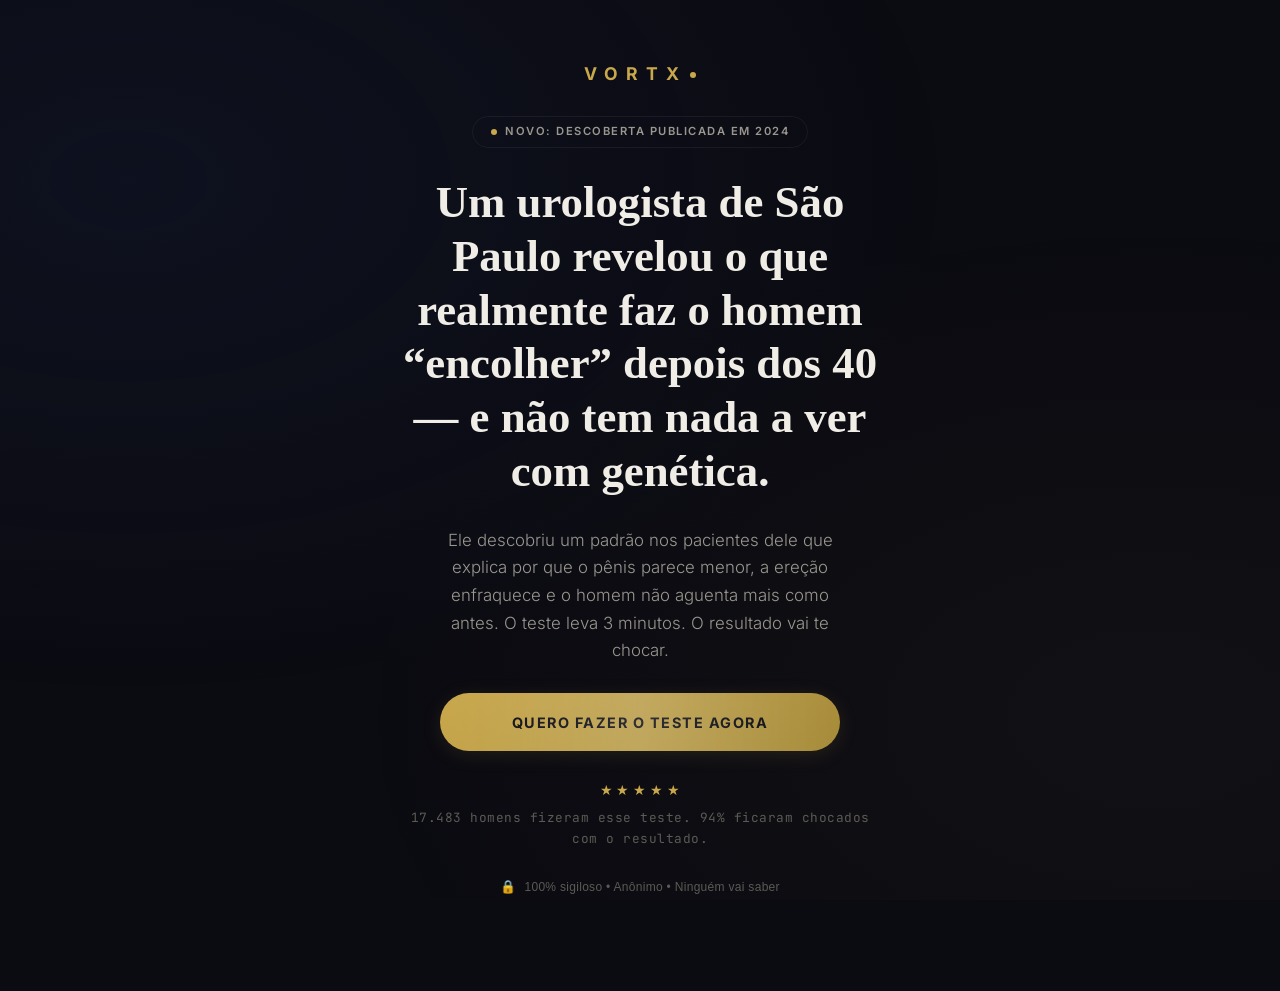
==== index.html @ 52d3cf43 "🔧 Align full funnel with vascular reversal positioning - acesso.html: Updated headline, product name" ====
<!DOCTYPE html>
<html lang="pt-BR">
<head>
  <meta charset="UTF-8">
  <meta name="viewport" content="width=device-width, initial-scale=1.0, maximum-scale=1.0, user-scalable=no">
  <title>VORTX — Teste Vascular Masculino Gratuito</title>
  <meta name="description" content="Teste vascular gratuito revela por que seu pênis parece menor e como reverter em 60 dias. 17.483 homens já fizeram. Sigiloso e anônimo.">
  <meta name="robots" content="noindex, nofollow">
  <meta name="theme-color" content="#0B0B12">
  <link rel="icon" href="data:image/svg+xml,<svg xmlns='http://www.w3.org/2000/svg' viewBox='0 0 100 100'><text y='.9em' font-size='90'>⚡</text></svg>">

  <!-- Critical CSS inline -->
  <style>@font-face{font-family:'Playfair Display Fallback';src:local('Georgia');size-adjust:112%;ascent-override:90%;descent-override:22%;line-gap-override:0%}@font-face{font-family:'Inter Fallback';src:local('Arial');size-adjust:107%;ascent-override:90%;descent-override:22%;line-gap-override:0%}:root{--bg-primary:#0B0B12;--bg-secondary:#101018;--bg-card:rgba(255,255,255,0.04);--bg-card-hover:rgba(255,255,255,0.07);--bg-card-selected:rgba(201,168,76,0.08);--bg-input:rgba(255,255,255,0.05);--bg-interstitial:#0E0E16;--gold:#C9A84C;--gold-light:#DFC373;--gold-dark:#A68B3A;--gold-glow:rgba(201,168,76,0.12);--gold-subtle:rgba(201,168,76,0.06);--text-primary:#F0EDE6;--text-secondary:#9A978F;--text-muted:#5C5A54;--text-gold:#C9A84C;--border-default:rgba(255,255,255,0.06);--border-hover:rgba(255,255,255,0.12);--border-selected:rgba(201,168,76,0.5);--status-critical:#C44B4B;--status-attention:#D4940A;--status-moderate:#C9A84C;--status-good:#4CAF6A;--radius-card:20px;--radius-btn:50px;--radius-sm:12px;--radius-md:16px;--radius-lg:24px;--radius-full:50%;--font-display:'Playfair Display','Playfair Display Fallback',Georgia,serif;--font-body:'Inter','Inter Fallback',-apple-system,sans-serif;--font-mono:'JetBrains Mono',monospace;--transition:250ms ease;--transition-slow:400ms cubic-bezier(0.16,1,0.3,1)}*,::after,::before{margin:0;padding:0;box-sizing:border-box}html{font-size:16px;-webkit-font-smoothing:antialiased}body{font-family:var(--font-body);background:var(--bg-primary);color:var(--text-primary);line-height:1.6;min-height:100vh;overflow-x:hidden}body::before{content:'';position:fixed;inset:0;background:radial-gradient(ellipse at 10% 20%,rgba(22,33,62,.3) 0,transparent 50%),radial-gradient(ellipse at 90% 80%,rgba(201,168,76,.04) 0,transparent 50%);pointer-events:none;z-index:0;contain:strict}a{color:var(--gold);text-decoration:none}.app-container{position:relative;z-index:1;min-height:100vh}.screen{display:none;min-height:100vh;min-height:100dvh;padding:24px 20px;max-width:520px;margin:0 auto;width:100%;flex-direction:column}.screen.active{display:flex}.gate{text-align:center;justify-content:center;align-items:center;gap:28px;padding:60px 20px 40px}.gate-logo{font-family:var(--font-body);font-weight:700;font-size:1.1rem;letter-spacing:8px;color:var(--gold);text-transform:uppercase}.gate-logo span{display:inline-block;width:6px;height:6px;background:var(--gold);border-radius:var(--radius-full);margin-left:3px;vertical-align:middle}.gate-badge{display:inline-flex;align-items:center;gap:8px;padding:6px 18px;border:1px solid var(--border-default);border-radius:var(--radius-btn);font-size:.7rem;font-weight:600;color:var(--text-secondary);letter-spacing:1.5px;text-transform:uppercase}.gate-badge::before{content:'';width:6px;height:6px;border-radius:var(--radius-full);background:var(--gold);animation:2s ease-in-out infinite pulse}.gate-headline{font-family:var(--font-display);font-weight:700;font-size:clamp(2rem,7vw,2.8rem);line-height:1.2;color:var(--text-primary);max-width:480px}.gate-subheadline{font-size:1.05rem;font-weight:300;color:var(--text-secondary);max-width:400px;line-height:1.65}.gate-social-proof{display:flex;flex-direction:column;align-items:center;gap:6px}.stars{display:flex;gap:3px;color:var(--gold);font-size:.9rem}.gate-social-count{font-family:var(--font-mono);font-size:.8rem;color:var(--text-muted);letter-spacing:.5px}.gate-privacy{display:flex;align-items:center;gap:8px;font-size:.75rem;color:var(--text-muted);letter-spacing:.3px}.gate-privacy::before{content:'🔒';font-size:.8rem}.btn-cta{display:flex;align-items:center;justify-content:center;padding:18px 40px;background:linear-gradient(135deg,var(--gold),var(--gold-dark));color:var(--bg-primary);font-family:var(--font-body);font-weight:700;font-size:.9rem;letter-spacing:1.5px;text-transform:uppercase;border:none;border-radius:var(--radius-btn);cursor:pointer;transition:all var(--transition);width:100%;max-width:400px;margin:0 auto;min-height:58px;position:relative;overflow:hidden;box-shadow:0 4px 20px var(--gold-glow)}.btn-cta::after{content:'';position:absolute;top:0;left:0;width:100%;height:100%;background:linear-gradient(90deg,transparent,rgba(255,255,255,.15),transparent);animation:4s ease-in-out infinite shimmer;will-change:transform}@keyframes pulse{0%,100%{opacity:.4;transform:scale(1)}50%{opacity:1;transform:scale(1.3)}}@keyframes shimmer{0%{transform:translateX(-100%)}100%,40%{transform:translateX(100%)}}</style>

  <!-- Full CSS loaded async (non-render-blocking) -->
  <link rel="preload" href="css/styles.min.css" as="style" onload="this.onload=null;this.rel='stylesheet'">
  <noscript><link rel="stylesheet" href="css/styles.min.css"></noscript>

  <!-- Self-hosted fonts -->
  <link rel="preload" href="/fonts/playfair-display-latin-700-normal.woff2" as="font" type="font/woff2" crossorigin>
  <link rel="preload" href="/fonts/inter-latin-400-normal.woff2" as="font" type="font/woff2" crossorigin>
  <link rel="preload" href="/fonts/fonts.css" as="style" onload="this.onload=null;this.rel='stylesheet'">
  <noscript><link rel="stylesheet" href="/fonts/fonts.css"></noscript>
</head>
<body>
  <div class="app-container">

    <!-- ═══ GATE ═══ -->
    <section id="gate" class="screen gate active">
      <div class="gate-logo">VORTX<span></span></div>
      <div class="gate-badge">Novo: descoberta publicada em 2024</div>
      <h1 class="gate-headline">Um urologista de São Paulo revelou o que realmente faz o homem "encolher" depois dos 40 e não tem nada a ver com genética.</h1>
      <p class="gate-subheadline">Ele descobriu um padrão nos pacientes dele que explica por que o pênis parece menor, a ereção enfraquece e o homem não aguenta mais como antes. O teste leva 3 minutos. O resultado vai te chocar.</p>
      <button class="btn-cta" id="btn-start">QUERO FAZER O TESTE AGORA</button>
      <div class="gate-social-proof">
        <div class="stars">★ ★ ★ ★ ★</div>
        <span class="gate-social-count">17.483 homens fizeram esse teste. 94% ficaram chocados com o resultado.</span>
      </div>
      <div class="gate-privacy">100% sigiloso • Anônimo • Ninguém vai saber</div>
    </section>

    <!-- ═══ PROGRESS BAR ═══ -->
    <div class="progress-bar-container" id="progress-bar" style="display: none;">
      <div class="progress-inner">
        <button class="progress-back-btn" id="btn-back" aria-label="Voltar">‹</button>
        <div style="flex:1">
          <div class="progress-phases" id="progress-phases"></div>
          <div class="progress-phase-labels" id="progress-labels"></div>
        </div>
      </div>
    </div>

    <!-- ═══ QUIZ ═══ -->
    <section id="quiz" class="screen quiz-screen">
      <div id="step-container" class="step-container"></div>
    </section>

    <!-- ═══ INTERSTITIAL ═══ -->
    <section id="interstitial" class="screen interstitial"></section>

    <!-- ═══ BRIDGE ═══ -->
    <section id="bridge" class="screen bridge-screen"></section>

    <!-- ═══ LOADING ═══ -->
    <section id="loading" class="screen loading-screen"></section>

    <!-- ═══ RESULT ═══ -->
    <section id="result" class="screen result-screen"></section>

    <!-- ═══ PROTOCOL ═══ -->
    <section id="protocol" class="screen protocol-screen"></section>

    <!-- ═══ PRICING ═══ -->
    <section id="pricing" class="screen pricing-screen"></section>

    <!-- ═══ THANK YOU ═══ -->
    <section id="thankyou" class="screen thankyou-screen"></section>

  </div>

  <script>window.vortxTrack=function(e,p){(window._vtq=window._vtq||[]).push({e:e,p:p||{}})};(window.requestIdleCallback||function(c){setTimeout(c,2000)})(function(){var s=document.createElement("script");s.src="js/tracking.min.js";document.body.appendChild(s)})</script>
  <noscript><img height="1" width="1" style="display:none" src="https://www.facebook.com/tr?id=1492285522546817&ev=PageView&noscript=1"/></noscript>
  <script src="js/quiz-data.min.js" defer></script>
  <script src="js/app.min.js" defer></script>
<script src="https://echo.ticto.app/ticto-echo.min.js" defer></script>
</body>
</html>
---- css/styles.min.css ----
@font-face{font-family:'Playfair Display Fallback';src:local('Georgia');size-adjust:112%;ascent-override:90%;descent-override:22%;line-gap-override:0%}@font-face{font-family:'Inter Fallback';src:local('Arial');size-adjust:107%;ascent-override:90%;descent-override:22%;line-gap-override:0%}:root{--bg-primary:#0B0B12;--bg-secondary:#101018;--bg-card:rgba(255, 255, 255, 0.04);--bg-card-hover:rgba(255, 255, 255, 0.07);--bg-card-selected:rgba(201, 168, 76, 0.08);--bg-input:rgba(255, 255, 255, 0.05);--bg-interstitial:#0E0E16;--gold:#C9A84C;--gold-light:#DFC373;--gold-dark:#A68B3A;--gold-glow:rgba(201, 168, 76, 0.12);--gold-subtle:rgba(201, 168, 76, 0.06);--text-primary:#F0EDE6;--text-secondary:#9A978F;--text-muted:#5C5A54;--text-gold:#C9A84C;--border-default:rgba(255, 255, 255, 0.06);--border-hover:rgba(255, 255, 255, 0.12);--border-selected:rgba(201, 168, 76, 0.5);--status-critical:#C44B4B;--status-attention:#D4940A;--status-moderate:#C9A84C;--status-good:#4CAF6A;--radius-card:20px;--radius-btn:50px;--radius-sm:12px;--radius-md:16px;--radius-lg:24px;--radius-full:50%;--font-display:'Playfair Display','Playfair Display Fallback',Georgia,serif;--font-body:'Inter','Inter Fallback',-apple-system,sans-serif;--font-mono:'JetBrains Mono',monospace;--transition:250ms ease;--transition-slow:400ms cubic-bezier(0.16, 1, 0.3, 1)}*,::after,::before{margin:0;padding:0;box-sizing:border-box}html{font-size:16px;-webkit-font-smoothing:antialiased}body{font-family:var(--font-body);background:var(--bg-primary);color:var(--text-primary);line-height:1.6;min-height:100vh;overflow-x:hidden}body::before{content:'';position:fixed;inset:0;background:radial-gradient(ellipse at 10% 20%,rgba(22,33,62,.3) 0,transparent 50%),radial-gradient(ellipse at 90% 80%,rgba(201,168,76,.04) 0,transparent 50%);pointer-events:none;z-index:0;contain:strict}a{color:var(--gold);text-decoration:none}.app-container{position:relative;z-index:1;min-height:100vh}.screen{display:none;min-height:100vh;min-height:100dvh;padding:24px 20px;max-width:520px;margin:0 auto;width:100%;flex-direction:column}.screen.active{display:flex}.gate{text-align:center;justify-content:center;align-items:center;gap:28px;padding:60px 20px 40px}.gate-logo{font-family:var(--font-body);font-weight:700;font-size:1.1rem;letter-spacing:8px;color:var(--gold);text-transform:uppercase}.gate-logo span{display:inline-block;width:6px;height:6px;background:var(--gold);border-radius:var(--radius-full);margin-left:3px;vertical-align:middle}.gate-badge{display:inline-flex;align-items:center;gap:8px;padding:6px 18px;border:1px solid var(--border-default);border-radius:var(--radius-btn);font-size:.7rem;font-weight:600;color:var(--text-secondary);letter-spacing:1.5px;text-transform:uppercase}.gate-badge::before{content:'';width:6px;height:6px;border-radius:var(--radius-full);background:var(--gold);animation:2s ease-in-out infinite pulse}.gate-headline{font-family:var(--font-display);font-weight:700;font-size:clamp(2rem, 7vw, 2.8rem);line-height:1.2;color:var(--text-primary);max-width:480px}.gate-headline .rotating-number{display:inline-block;font-family:var(--font-mono);font-weight:700;color:var(--gold);min-width:2.2ch;transition:opacity .3s}.gate-subheadline{font-size:1.05rem;font-weight:300;color:var(--text-secondary);max-width:400px;line-height:1.65}.gate-social-proof{display:flex;flex-direction:column;align-items:center;gap:6px}.stars{display:flex;gap:3px;color:var(--gold);font-size:.9rem}.gate-social-count{font-family:var(--font-mono);font-size:.8rem;color:var(--text-muted);letter-spacing:.5px}.gate-privacy{display:flex;align-items:center;gap:8px;font-size:.75rem;color:var(--text-muted);letter-spacing:.3px}.gate-privacy::before{content:'🔒';font-size:.8rem}.btn-cta{display:flex;align-items:center;justify-content:center;padding:18px 40px;background:linear-gradient(135deg,var(--gold),var(--gold-dark));color:var(--bg-primary);font-family:var(--font-body);font-weight:700;font-size:.9rem;letter-spacing:1.5px;text-transform:uppercase;border:none;border-radius:var(--radius-btn);cursor:pointer;transition:all var(--transition);width:100%;max-width:400px;margin:0 auto;min-height:58px;position:relative;overflow:hidden;box-shadow:0 4px 20px var(--gold-glow)}.btn-cta:hover{transform:translateY(-2px);box-shadow:0 8px 32px rgba(201,168,76,.2)}.btn-cta:active{transform:translateY(0)}.btn-cta:disabled{opacity:.3;cursor:not-allowed;transform:none;box-shadow:none}.btn-cta::after{content:'';position:absolute;top:0;left:0;width:100%;height:100%;background:linear-gradient(90deg,transparent,rgba(255,255,255,.15),transparent);animation:4s ease-in-out infinite shimmer;will-change:transform}.progress-bar-container{position:fixed;top:0;left:0;width:100%;z-index:100;background:#0b0b12;padding:16px 20px 12px;border-bottom:1px solid var(--border-default)}.progress-inner{max-width:520px;margin:0 auto;display:flex;align-items:center;gap:12px}.progress-back-btn{width:36px;height:36px;border-radius:var(--radius-full);background:var(--bg-card);border:1px solid var(--border-default);display:flex;align-items:center;justify-content:center;cursor:pointer;color:var(--text-secondary);font-size:1rem;transition:all var(--transition);flex-shrink:0}.progress-back-btn:hover{background:var(--bg-card-hover);color:var(--text-primary)}.progress-phases{display:flex;gap:4px;flex:1}.progress-phase{flex:1;height:4px;background:rgba(255,255,255,.06);border-radius:2px;overflow:hidden;position:relative}.progress-phase-fill{height:100%;width:0%;background:linear-gradient(90deg,var(--gold-dark),var(--gold));border-radius:2px;transition:width .5s}.progress-phase.completed .progress-phase-fill{width:100%}.progress-phase-labels{display:flex;gap:4px;margin-top:6px}.progress-phase-label{flex:1;text-align:center;font-size:.55rem;font-weight:600;letter-spacing:1.5px;text-transform:uppercase;color:var(--text-muted);transition:color var(--transition)}.progress-phase-label.active{color:var(--gold)}.progress-phase-label.completed{color:var(--text-secondary)}.quiz-screen{padding-top:90px;padding-bottom:40px;justify-content:flex-start}.step-container{width:100%;text-align:center}.step-container.fade-enter{animation:fadeSlideUp .4s var(--transition-slow) forwards}.step-question{font-family:var(--font-display);font-weight:600;font-size:clamp(1.5rem, 5vw, 2rem);line-height:1.3;margin-bottom:6px;color:var(--text-primary);text-align:center}.step-question .highlight{color:var(--gold);font-style:italic}.step-microcopy{font-size:.88rem;font-weight:400;color:var(--text-muted);margin-bottom:32px;line-height:1.5;text-align:center}.step-no-microcopy{margin-bottom:32px}.options-grid{display:flex;flex-direction:column;gap:12px;margin-bottom:24px}.option-card{display:flex;align-items:center;padding:20px 24px;background:var(--bg-card);border:1.5px solid var(--border-default);border-radius:var(--radius-card);cursor:pointer;transition:all var(--transition);user-select:none;-webkit-tap-highlight-color:transparent;text-align:left;gap:16px}.option-card:hover{border-color:var(--border-hover);background:var(--bg-card-hover)}.option-card.selected{border-color:var(--border-selected);background:var(--bg-card-selected)}.option-card-icon{font-size:1.3rem;width:42px;height:42px;display:flex;align-items:center;justify-content:center;background:var(--gold-subtle);border-radius:var(--radius-sm);flex-shrink:0}.option-card-label{font-weight:500;font-size:1rem;color:var(--text-primary);flex:1}.single-select .option-card::after{content:'→';color:var(--text-muted);font-size:1.1rem;flex-shrink:0;transition:all var(--transition)}.single-select .option-card:hover::after{color:var(--gold);transform:translateX(3px)}.single-select .option-card.selected::after{color:var(--gold)}.multi-select .option-card-check{width:24px;height:24px;border:2px solid rgba(255,255,255,.12);border-radius:8px;flex-shrink:0;display:flex;align-items:center;justify-content:center;transition:all var(--transition)}.multi-select .option-card.selected .option-card-check{border-color:var(--gold);background:var(--gold)}.multi-select .option-card.selected .option-card-check::after{content:'✓';color:var(--bg-primary);font-size:.75rem;font-weight:700}.step-trigger{display:none;padding:16px 20px;margin-top:16px;background:var(--gold-subtle);border-left:3px solid var(--gold);border-radius:0 var(--radius-sm) var(--radius-sm) 0;font-size:.88rem;color:var(--text-secondary);line-height:1.6;text-align:left;animation:.3s fadeSlideUp}.step-trigger.visible{display:block}.input-group{margin-bottom:20px;text-align:left}.input-label{display:block;font-size:.8rem;font-weight:600;color:var(--text-secondary);margin-bottom:8px;letter-spacing:.5px;text-transform:uppercase}.input-field{width:100%;padding:18px 24px;background:var(--bg-input);border:1.5px solid var(--border-default);border-radius:var(--radius-card);color:var(--text-primary);font-family:var(--font-body);font-size:1.1rem;transition:all var(--transition);outline:0;text-align:center}.input-field::placeholder{color:var(--text-muted)}.input-field:focus{border-color:var(--gold);box-shadow:0 0 0 4px var(--gold-glow)}.input-field.mono{font-family:var(--font-mono);font-size:1.3rem;font-weight:600;letter-spacing:1px}.input-unit{position:absolute;right:24px;top:50%;transform:translateY(-50%);color:var(--text-muted);font-size:.85rem;font-weight:500}.input-wrapper{position:relative}.whatsapp-input-wrapper{position:relative;display:flex;align-items:center}.whatsapp-flag{position:absolute;left:20px;font-size:.95rem;color:var(--text-secondary);font-weight:500;z-index:2;pointer-events:none;letter-spacing:.5px}.whatsapp-field{padding-left:90px!important;text-align:left!important;letter-spacing:1px;font-family:var(--font-mono)!important;font-size:1.15rem!important;font-weight:600!important}.biometric-grid{display:grid;grid-template-columns:1fr 1fr;gap:16px}@media (max-width:479px){.biometric-grid{grid-template-columns:1fr}}.step-footer{width:100%;padding:32px 0 16px;display:flex;justify-content:center;margin-top:auto}.step-footer .btn-cta{max-width:480px}.interstitial{text-align:center;justify-content:center;align-items:center;gap:24px;padding:80px 20px 40px}.interstitial-image{width:100%;max-width:300px;height:220px;background:var(--bg-card);border-radius:var(--radius-lg);display:flex;align-items:center;justify-content:center;overflow:hidden}.interstitial-image-placeholder{font-size:80px;opacity:.6}.interstitial-headline{font-family:var(--font-display);font-weight:700;font-size:clamp(1.6rem, 5vw, 2.2rem);line-height:1.25;color:var(--text-primary)}.interstitial-headline .highlight{color:var(--gold);font-style:italic}.interstitial-text{font-size:1rem;font-weight:300;color:var(--text-secondary);line-height:1.7;max-width:400px}.interstitial-stat{font-family:var(--font-mono);font-size:.8rem;color:var(--text-muted);letter-spacing:.5px}.shock-screen{display:flex;flex-direction:column;align-items:center;justify-content:center;gap:28px}.shock-icon{width:80px;height:80px;display:flex;align-items:center;justify-content:center;border-radius:var(--radius-full);background:rgba(196,75,75,.08);border:1px solid rgba(196,75,75,.15)}.shock-alert .shock-icon{background:rgba(196,75,75,.1);border-color:rgba(196,75,75,.2);animation:2s ease-in-out infinite pulse}.shock-positive .shock-icon{background:var(--gold-subtle);border-color:rgba(201,168,76,.2)}.shock-body{font-family:var(--font-body);font-size:1.05rem;color:var(--text-secondary)}.loading-screen{text-align:center;justify-content:center;align-items:center;gap:28px;padding:40px 20px}.loading-rings{position:relative;width:160px;height:160px}.loading-ring{position:absolute;border-radius:var(--radius-full);border:1.5px solid rgba(201,168,76,.1)}.loading-ring:first-child{inset:0;animation:2s ease-in-out infinite ringPulse}.loading-ring:nth-child(2){inset:15px;animation:2s ease-in-out .3s infinite ringPulse}.loading-ring:nth-child(3){inset:30px;animation:2s ease-in-out .6s infinite ringPulse}.loading-ring:nth-child(4){inset:45px;border-color:rgba(201,168,76,.2);animation:2s ease-in-out .9s infinite ringPulse}.loading-percentage{position:absolute;top:50%;left:50%;transform:translate(-50%,-50%);font-family:var(--font-mono);font-size:1.6rem;font-weight:600;color:var(--gold)}.loading-headline{font-family:var(--font-display);font-weight:600;font-size:1.4rem;color:var(--text-primary)}.loading-message{font-size:.95rem;color:var(--text-secondary);min-height:1.6em;transition:opacity .3s}.loading-testimonials-carousel{position:relative;width:100%;min-height:180px}.loading-testimonial-card{position:absolute;top:0;left:0;width:100%;padding:20px 24px;background:var(--bg-card);border:1px solid var(--border-default);border-radius:var(--radius-card);text-align:left;opacity:0;transform:translateY(10px);transition:opacity .5s,transform .5s;pointer-events:none}.loading-testimonial-card.active{opacity:1;transform:translateY(0);pointer-events:auto}.loading-testimonial-header{display:flex;align-items:center;gap:12px;margin-bottom:12px}.loading-testimonial-avatar{width:60px;height:60px;border-radius:var(--radius-full);background:linear-gradient(135deg,var(--gold-dark),var(--gold));color:var(--bg-primary);display:flex;align-items:center;justify-content:center;font-weight:700;font-size:1rem;flex-shrink:0;overflow:hidden}.loading-testimonial-avatar img{width:100%;height:100%;object-fit:cover}.loading-testimonial-name{font-weight:600;font-size:.85rem;color:var(--text-primary)}.loading-testimonial-stars{color:var(--gold);font-size:.7rem;margin-top:2px}.loading-testimonial-text{font-size:.88rem;color:var(--text-secondary);line-height:1.6;font-style:italic;margin-bottom:14px}.loading-testimonial-result{display:flex;align-items:center;gap:10px;flex-wrap:wrap}.loading-testimonial-badge{font-family:var(--font-mono);font-size:.7rem;font-weight:600;color:var(--status-good);background:rgba(76,175,106,.08);padding:4px 10px;border-radius:var(--radius-btn);letter-spacing:.5px}.loading-testimonial-highlight{font-family:var(--font-mono);font-size:.7rem;font-weight:600;color:var(--gold);background:var(--gold-subtle);padding:4px 10px;border-radius:var(--radius-btn);letter-spacing:.5px}.loading-testimonials-dots{display:flex;justify-content:center;gap:8px;margin-top:8px}.loading-testimonials-dots .dot{width:8px;height:8px;border-radius:var(--radius-full);background:rgba(255,255,255,.1);transition:.3s}.loading-testimonials-dots .dot.active{background:var(--gold);width:24px;border-radius:4px}.result-screen{text-align:center;padding:60px 20px 40px;gap:24px;align-items:center}.result-gauge{width:180px;height:180px;position:relative;margin:8px auto}.result-gauge svg{width:100%;height:100%;transform:rotate(-90deg)}.result-gauge-bg{fill:none;stroke:rgba(255,255,255,0.05);stroke-width:6}.result-gauge-fill{fill:none;stroke:var(--gold);stroke-width:6;stroke-linecap:round;stroke-dasharray:502;stroke-dashoffset:502;transition:stroke-dashoffset 2s,stroke .5s}.result-score-value{position:absolute;top:50%;left:50%;transform:translate(-50%,-50%);text-align:center}.result-score-number{font-family:var(--font-mono);font-size:2.6rem;font-weight:700;line-height:1;color:var(--gold)}.result-score-out-of{font-family:var(--font-mono);font-size:.8rem;color:var(--text-muted);margin-top:4px}.result-score-label{font-size:.7rem;font-weight:700;letter-spacing:2px;text-transform:uppercase;margin-top:6px}.result-description{font-size:.95rem;color:var(--text-secondary);line-height:1.7;max-width:440px}.result-critical-areas{display:grid;grid-template-columns:1fr 1fr;gap:10px;width:100%}.critical-area-card{display:flex;align-items:center;gap:10px;padding:14px 16px;background:var(--bg-card);border:1px solid var(--border-default);border-radius:var(--radius-md);text-align:left}.critical-area-icon{font-size:1.2rem}.critical-area-label{font-size:.78rem;font-weight:600;color:var(--text-primary)}.critical-area-status{font-size:.65rem;font-weight:700;text-transform:uppercase;letter-spacing:1px;margin-top:2px}.status-critical{color:var(--status-critical)}.status-attention{color:var(--status-attention)}.status-moderate{color:var(--status-moderate)}.status-good{color:var(--status-good)}@media (max-width:400px){.result-critical-areas{grid-template-columns:1fr}}.protocol-screen{padding:48px 20px 40px;gap:24px}.protocol-features{display:flex;flex-direction:column;gap:10px}.protocol-feature{display:flex;align-items:flex-start;gap:16px;padding:20px;background:var(--bg-card);border:1px solid var(--border-default);border-radius:var(--radius-card);transition:all var(--transition);text-align:left}.protocol-feature:hover{border-color:var(--border-hover)}.protocol-feature-icon{font-size:1.4rem;width:44px;height:44px;display:flex;align-items:center;justify-content:center;background:var(--gold-subtle);border-radius:var(--radius-sm);flex-shrink:0}.protocol-feature-title{font-weight:600;font-size:.95rem;color:var(--text-primary);margin-bottom:4px}.protocol-feature-desc{font-size:.85rem;color:var(--text-secondary);line-height:1.5}.protocol-seal{display:flex;align-items:center;justify-content:center;gap:8px;padding:14px;border:1px solid var(--border-default);border-radius:var(--radius-md);font-size:.75rem;color:var(--text-muted);letter-spacing:.5px}.testimonials-title{font-size:.7rem;font-weight:700;letter-spacing:2px;text-transform:uppercase;color:var(--text-muted);text-align:center;margin-bottom:16px;margin-top:24px}.testimonial-card{padding:20px;background:var(--bg-card);border:1px solid var(--border-default);border-radius:var(--radius-card);margin-bottom:10px;text-align:left}.testimonial-header{display:flex;align-items:center;gap:12px;margin-bottom:12px}.testimonial-avatar{width:60px;height:60px;border-radius:var(--radius-full);background:linear-gradient(135deg,var(--gold-dark),var(--gold));display:flex;align-items:center;justify-content:center;font-weight:700;font-size:.8rem;color:var(--bg-primary);flex-shrink:0;overflow:hidden}.testimonial-avatar img{width:100%;height:100%;object-fit:cover}.testimonial-name{font-weight:600;font-size:.9rem;color:var(--text-primary)}.testimonial-occupation{font-size:.75rem;color:var(--text-muted)}.testimonial-text{font-size:.88rem;color:var(--text-secondary);line-height:1.65;font-style:italic;margin-bottom:12px}.testimonial-result{display:flex;align-items:center;gap:16px;padding-top:12px;border-top:1px solid var(--border-default)}.testimonial-score{font-family:var(--font-mono);font-size:.75rem;color:var(--text-muted)}.testimonial-highlight{font-size:.78rem;font-weight:600;color:var(--gold)}.pricing-screen{padding:48px 20px 40px;gap:20px}.pricing-timer-container{text-align:center;padding:14px;background:rgba(212,148,10,.06);border:1px solid rgba(212,148,10,.15);border-radius:var(--radius-md)}.pricing-timer-label{font-size:.75rem;color:var(--status-attention);font-weight:500;margin-bottom:4px}.pricing-timer{font-family:var(--font-mono);font-size:1.6rem;font-weight:700;color:var(--status-attention);letter-spacing:2px}.pricing-urgency-bio{font-size:.82rem;color:var(--text-muted);text-align:center;line-height:1.6;font-style:italic}.pricing-plans{display:flex;flex-direction:column;gap:10px}.pricing-plan{padding:20px;background:var(--bg-card);border:2px solid var(--border-default);border-radius:var(--radius-card);cursor:pointer;transition:all var(--transition);position:relative;overflow:hidden}.pricing-plan:hover{border-color:var(--border-hover)}.pricing-plan.selected{border-color:var(--gold);box-shadow:0 0 30px var(--gold-glow)}.pricing-plan.featured{border-color:rgba(201,168,76,.3)}.pricing-plan-badge{position:absolute;top:0;right:0;padding:5px 14px;font-size:.6rem;font-weight:700;letter-spacing:1px;text-transform:uppercase;background:linear-gradient(135deg,var(--gold),var(--gold-dark));color:var(--bg-primary);border-radius:0 var(--radius-card) 0 var(--radius-sm)}.pricing-plan-header{display:flex;align-items:center;justify-content:space-between}.pricing-plan-name{font-weight:600;font-size:1.05rem;color:var(--text-primary)}.pricing-plan-price-container{text-align:right}.pricing-plan-original-price{font-family:var(--font-mono);font-size:.8rem;color:var(--text-muted);text-decoration:line-through}.pricing-plan-price{font-family:var(--font-mono);font-size:1.6rem;font-weight:700;color:var(--gold);line-height:1}.pricing-plan-price span{font-size:.85rem;font-weight:400;color:var(--text-muted)}.pricing-plan-period{font-size:.7rem;color:var(--text-muted);margin-top:2px}.pricing-plan-features{list-style:none;margin-top:14px;padding-top:14px;border-top:1px solid var(--border-default)}.pricing-plan-features li{display:flex;align-items:center;gap:8px;font-size:.82rem;color:var(--text-secondary);padding:3px 0}.pricing-plan-features li::before{content:'✦';color:var(--gold);font-size:.65rem;flex-shrink:0}.guarantee-box{padding:20px;background:var(--bg-card);border:1px solid var(--border-default);border-radius:var(--radius-card);text-align:center}.guarantee-icon{font-size:1.8rem;margin-bottom:8px}.guarantee-title{font-weight:600;font-size:.95rem;color:var(--text-primary);margin-bottom:8px}.guarantee-text{font-size:.85rem;color:var(--text-secondary);line-height:1.6}.payment-methods{display:flex;justify-content:center;gap:20px;padding:12px}.payment-method{font-size:.75rem;color:var(--text-muted)}.thankyou-screen{text-align:center;justify-content:center;align-items:center;gap:28px}.thankyou-checkmark{width:72px;height:72px;border-radius:var(--radius-full);background:linear-gradient(135deg,var(--gold),var(--gold-dark));display:flex;align-items:center;justify-content:center;font-size:1.8rem;animation:.5s cubic-bezier(.34,1.56,.64,1) scaleIn}.thankyou-steps{display:flex;flex-direction:column;gap:10px;width:100%;text-align:left}.thankyou-step{display:flex;align-items:center;gap:16px;padding:16px 20px;background:var(--bg-card);border:1px solid var(--border-default);border-radius:var(--radius-card)}.thankyou-step-number{font-family:var(--font-mono);font-size:.8rem;font-weight:700;color:var(--gold);width:36px;height:36px;display:flex;align-items:center;justify-content:center;background:var(--gold-subtle);border-radius:var(--radius-sm);flex-shrink:0}.thankyou-step-title{font-weight:600;font-size:.9rem;color:var(--text-primary)}.thankyou-step-desc{font-size:.78rem;color:var(--text-muted);margin-top:2px}.optin-container{display:flex;align-items:center;gap:12px;padding:14px 16px;background:var(--bg-card);border-radius:var(--radius-md);cursor:pointer;margin-bottom:12px}.optin-checkbox{width:24px;height:24px;border:2px solid rgba(255,255,255,.12);border-radius:8px;flex-shrink:0;display:flex;align-items:center;justify-content:center;transition:all var(--transition)}.optin-checkbox.checked{border-color:var(--gold);background:var(--gold)}.optin-checkbox.checked::after{content:'✓';color:var(--bg-primary);font-size:.7rem;font-weight:700}.optin-label{font-size:.85rem;color:var(--text-secondary)}.text-gold{color:var(--gold)}.text-center{text-align:center}.body-sm{font-size:.8rem;color:var(--text-muted);line-height:1.5}.body-md{font-size:.95rem;color:var(--text-secondary)}.heading-xl{font-family:var(--font-display);font-weight:700;font-size:clamp(1.5rem, 5vw, 2rem);line-height:1.25}@keyframes fadeSlideUp{from{opacity:0;transform:translateY(24px)}to{opacity:1;transform:translateY(0)}}@keyframes fadeOut{from{opacity:1}to{opacity:0}}@keyframes pulse{0%,100%{opacity:.4;transform:scale(1)}50%{opacity:1;transform:scale(1.3)}}@keyframes shimmer{0%{transform:translateX(-100%)}100%,40%{transform:translateX(100%)}}@keyframes scaleIn{from{transform:scale(0);opacity:0}to{transform:scale(1);opacity:1}}@keyframes ringPulse{0%,100%{opacity:.3;transform:scale(1)}50%{opacity:.7;transform:scale(1.03)}}.fade-enter{animation:.4s forwards fadeSlideUp}::-webkit-scrollbar{width:4px}::-webkit-scrollbar-track{background:0 0}::-webkit-scrollbar-thumb{background:rgba(255,255,255,.08);border-radius:2px}::selection{background:rgba(201,168,76,.3);color:var(--text-primary)}@media (min-width:768px){.pricing-plans{flex-direction:row;gap:12px}.pricing-plan{flex:1}}.shock-screen{display:flex;flex-direction:column;align-items:center;justify-content:center;gap:24px;padding:80px 28px 48px;text-align:center;min-height:60vh;animation:.35s forwards fadeSlideUp}.shock-icon{font-size:56px;line-height:1}.shock-body{font-size:clamp(1rem, 3.5vw, 1.2rem);font-weight:400;color:var(--text-primary);line-height:1.75;max-width:400px}.shock-alert .shock-body{color:var(--text-primary)}.shock-alert::before{content:'';position:fixed;inset:0;border:2px solid rgba(180,40,40,.18);pointer-events:none;border-radius:0;z-index:0}.shock-positive .shock-body{color:var(--gold-light)}.shock-cta{margin-top:8px;max-width:380px;width:100%}.result-urgency-block{width:100%;border:1px solid rgba(180,40,40,.35);background:rgba(180,40,40,.07);border-radius:10px;padding:18px 20px;margin:4px 0 8px;text-align:center}.result-urgency-text{font-size:.95rem;color:var(--text-primary);line-height:1.55;margin:0 0 6px}.result-urgency-subtext{font-size:.82rem;color:var(--gold-light);letter-spacing:.03em;margin:0;text-transform:uppercase}.pricing-anchor-block{width:100%;background:rgba(255,255,255,.04);border:1px solid rgba(255,255,255,.1);border-left:3px solid var(--gold);border-radius:8px;padding:16px 20px;margin:0 0 20px;text-align:left}.pricing-anchor-text{font-size:.92rem;color:var(--text-secondary);line-height:1.6;margin:0 0 8px}.pricing-anchor-text strong{color:var(--text-primary)}.pricing-anchor-sub{font-size:.88rem;color:var(--gold-light);font-weight:600;margin:0;letter-spacing:.02em}.biometric-error{display:block;margin-top:6px;font-size:.78rem;color:#e05555;letter-spacing:.02em}.input-field.input-error{border-color:#e05555!important;box-shadow:0 0 0 2px rgba(224,85,85,.18)}.whatsapp-error{display:block;margin-top:6px;font-size:.78rem;color:#e05555;letter-spacing:.02em}.pricing-timer.timer-critical{color:#e05555!important;animation:.8s ease-in-out infinite timer-pulse}@keyframes timer-pulse{0%,100%{opacity:1}50%{opacity:.4}}.timer-expired-block{text-align:center;padding:32px 20px;border:1px solid rgba(224,85,85,.35);border-radius:12px;background:rgba(224,85,85,.06)}.timer-expired-icon{font-size:2.4rem;margin-bottom:12px}.timer-expired-title{font-size:1.2rem;font-weight:700;color:#e05555;margin:0 0 8px}.timer-expired-text{font-size:.9rem;color:var(--text-secondary);line-height:1.55;margin:0 0 20px}.plan-downgrade{opacity:.55;filter:grayscale(.4);transform-origin:top center}.plan-downgrade-label{font-size:.7rem;text-transform:uppercase;letter-spacing:.1em;color:var(--text-secondary);text-align:center;margin-bottom:6px}.pricing-urgency-highlight{display:block;font-size:1.05rem;font-weight:600;color:var(--text-primary);margin-bottom:6px;font-style:normal}.bridge-screen{text-align:center;justify-content:center;align-items:center;padding:60px 20px 40px}.bridge-container{display:flex;flex-direction:column;align-items:center;gap:20px;max-width:440px;width:100%}.bridge-icon{font-size:3rem;width:80px;height:80px;display:flex;align-items:center;justify-content:center;background:var(--gold-subtle);border:1px solid rgba(201,168,76,.2);border-radius:var(--radius-full);animation:3s ease-in-out infinite pulse}.bridge-label{font-family:var(--font-mono);font-size:.68rem;font-weight:700;letter-spacing:3px;text-transform:uppercase;color:var(--gold);margin:0}.bridge-text{font-family:var(--font-display);font-size:clamp(1.1rem, 4vw, 1.4rem);font-weight:400;font-style:italic;color:var(--text-primary);line-height:1.65;max-width:400px;margin:0}.bridge-divider{width:40px;height:1px;background:var(--gold);opacity:.4}.bridge-warning{font-size:.78rem;color:var(--text-muted);letter-spacing:.3px;line-height:1.5;margin:0}.option-variant-gold{border-color:rgba(201,168,76,.35)!important;background:rgba(201,168,76,.04)!important}.option-variant-gold:hover{border-color:rgba(201,168,76,.6)!important;background:rgba(201,168,76,.08)!important}.option-variant-gold.selected{border-color:var(--gold)!important;background:var(--bg-card-selected)!important}.option-variant-gold .option-card-icon{background:rgba(201,168,76,.1)}.option-variant-red{border-color:rgba(180,40,40,.25)!important;background:rgba(180,40,40,.03)!important}.option-variant-red:hover{border-color:rgba(180,40,40,.45)!important;background:rgba(180,40,40,.07)!important}.option-variant-red.selected{border-color:rgba(196,75,75,.8)!important;background:rgba(180,40,40,.08)!important}.option-variant-red .option-card-icon{background:rgba(180,40,40,.08)}.bridge-window-block{display:flex;flex-direction:column;align-items:center;gap:4px;padding:14px 28px;background:rgba(255,255,255,.03);border:1px solid rgba(255,255,255,.08);border-radius:var(--radius-md);width:100%}.bridge-window-label{font-size:.7rem;font-weight:600;letter-spacing:2px;text-transform:uppercase;color:var(--text-muted)}.bridge-window-status{font-family:var(--font-mono);font-size:1.1rem;font-weight:700;letter-spacing:3px;text-transform:uppercase}.bridge-window-days{font-family:var(--font-mono);font-size:.82rem;font-weight:500;letter-spacing:1px}.pricing-timer-sub{font-size:.72rem;color:var(--text-muted);margin-top:4px;letter-spacing:.3px}.pricing-urgency-bio-block{width:100%;padding:18px 20px;border-left:3px solid rgba(196,75,75,.6);background:rgba(180,40,40,.05);border-radius:0 var(--radius-sm) var(--radius-sm) 0}.pricing-urgency-bio-text{font-size:.92rem;color:var(--text-secondary);line-height:1.65;margin:0}.pricing-urgency-bio-text strong{color:var(--text-primary);display:block;margin-top:8px}.guarantee-box--pre-cta{border:1px solid rgba(201,168,76,.25)!important;background:rgba(201,168,76,.04)!important}.checkout-cta-block{display:flex;flex-direction:column;align-items:center;gap:10px;width:100%;padding:8px 0 16px}.btn-cta--checkout{max-width:480px!important;font-size:.82rem!important;min-height:80px!important;box-shadow:0 6px 28px rgba(201,168,76,.25)!important;flex-direction:column!important;line-height:1.3!important;padding:16px 32px!important}.checkout-sub{font-size:.75rem;color:var(--text-muted);letter-spacing:.3px;text-align:center}.plan-downgrade{opacity:.45!important;filter:grayscale(.6)!important;transform:scale(.94)!important}.plan-downgrade-label{color:#e05555!important;font-weight:600!important}
---- css/styles.min.css ----
@font-face{font-family:'Playfair Display Fallback';src:local('Georgia');size-adjust:112%;ascent-override:90%;descent-override:22%;line-gap-override:0%}@font-face{font-family:'Inter Fallback';src:local('Arial');size-adjust:107%;ascent-override:90%;descent-override:22%;line-gap-override:0%}:root{--bg-primary:#0B0B12;--bg-secondary:#101018;--bg-card:rgba(255, 255, 255, 0.04);--bg-card-hover:rgba(255, 255, 255, 0.07);--bg-card-selected:rgba(201, 168, 76, 0.08);--bg-input:rgba(255, 255, 255, 0.05);--bg-interstitial:#0E0E16;--gold:#C9A84C;--gold-light:#DFC373;--gold-dark:#A68B3A;--gold-glow:rgba(201, 168, 76, 0.12);--gold-subtle:rgba(201, 168, 76, 0.06);--text-primary:#F0EDE6;--text-secondary:#9A978F;--text-muted:#5C5A54;--text-gold:#C9A84C;--border-default:rgba(255, 255, 255, 0.06);--border-hover:rgba(255, 255, 255, 0.12);--border-selected:rgba(201, 168, 76, 0.5);--status-critical:#C44B4B;--status-attention:#D4940A;--status-moderate:#C9A84C;--status-good:#4CAF6A;--radius-card:20px;--radius-btn:50px;--radius-sm:12px;--radius-md:16px;--radius-lg:24px;--radius-full:50%;--font-display:'Playfair Display','Playfair Display Fallback',Georgia,serif;--font-body:'Inter','Inter Fallback',-apple-system,sans-serif;--font-mono:'JetBrains Mono',monospace;--transition:250ms ease;--transition-slow:400ms cubic-bezier(0.16, 1, 0.3, 1)}*,::after,::before{margin:0;padding:0;box-sizing:border-box}html{font-size:16px;-webkit-font-smoothing:antialiased}body{font-family:var(--font-body);background:var(--bg-primary);color:var(--text-primary);line-height:1.6;min-height:100vh;overflow-x:hidden}body::before{content:'';position:fixed;inset:0;background:radial-gradient(ellipse at 10% 20%,rgba(22,33,62,.3) 0,transparent 50%),radial-gradient(ellipse at 90% 80%,rgba(201,168,76,.04) 0,transparent 50%);pointer-events:none;z-index:0;contain:strict}a{color:var(--gold);text-decoration:none}.app-container{position:relative;z-index:1;min-height:100vh}.screen{display:none;min-height:100vh;min-height:100dvh;padding:24px 20px;max-width:520px;margin:0 auto;width:100%;flex-direction:column}.screen.active{display:flex}.gate{text-align:center;justify-content:center;align-items:center;gap:28px;padding:60px 20px 40px}.gate-logo{font-family:var(--font-body);font-weight:700;font-size:1.1rem;letter-spacing:8px;color:var(--gold);text-transform:uppercase}.gate-logo span{display:inline-block;width:6px;height:6px;background:var(--gold);border-radius:var(--radius-full);margin-left:3px;vertical-align:middle}.gate-badge{display:inline-flex;align-items:center;gap:8px;padding:6px 18px;border:1px solid var(--border-default);border-radius:var(--radius-btn);font-size:.7rem;font-weight:600;color:var(--text-secondary);letter-spacing:1.5px;text-transform:uppercase}.gate-badge::before{content:'';width:6px;height:6px;border-radius:var(--radius-full);background:var(--gold);animation:2s ease-in-out infinite pulse}.gate-headline{font-family:var(--font-display);font-weight:700;font-size:clamp(2rem, 7vw, 2.8rem);line-height:1.2;color:var(--text-primary);max-width:480px}.gate-headline .rotating-number{display:inline-block;font-family:var(--font-mono);font-weight:700;color:var(--gold);min-width:2.2ch;transition:opacity .3s}.gate-subheadline{font-size:1.05rem;font-weight:300;color:var(--text-secondary);max-width:400px;line-height:1.65}.gate-social-proof{display:flex;flex-direction:column;align-items:center;gap:6px}.stars{display:flex;gap:3px;color:var(--gold);font-size:.9rem}.gate-social-count{font-family:var(--font-mono);font-size:.8rem;color:var(--text-muted);letter-spacing:.5px}.gate-privacy{display:flex;align-items:center;gap:8px;font-size:.75rem;color:var(--text-muted);letter-spacing:.3px}.gate-privacy::before{content:'🔒';font-size:.8rem}.btn-cta{display:flex;align-items:center;justify-content:center;padding:18px 40px;background:linear-gradient(135deg,var(--gold),var(--gold-dark));color:var(--bg-primary);font-family:var(--font-body);font-weight:700;font-size:.9rem;letter-spacing:1.5px;text-transform:uppercase;border:none;border-radius:var(--radius-btn);cursor:pointer;transition:all var(--transition);width:100%;max-width:400px;margin:0 auto;min-height:58px;position:relative;overflow:hidden;box-shadow:0 4px 20px var(--gold-glow)}.btn-cta:hover{transform:translateY(-2px);box-shadow:0 8px 32px rgba(201,168,76,.2)}.btn-cta:active{transform:translateY(0)}.btn-cta:disabled{opacity:.3;cursor:not-allowed;transform:none;box-shadow:none}.btn-cta::after{content:'';position:absolute;top:0;left:0;width:100%;height:100%;background:linear-gradient(90deg,transparent,rgba(255,255,255,.15),transparent);animation:4s ease-in-out infinite shimmer;will-change:transform}.progress-bar-container{position:fixed;top:0;left:0;width:100%;z-index:100;background:#0b0b12;padding:16px 20px 12px;border-bottom:1px solid var(--border-default)}.progress-inner{max-width:520px;margin:0 auto;display:flex;align-items:center;gap:12px}.progress-back-btn{width:36px;height:36px;border-radius:var(--radius-full);background:var(--bg-card);border:1px solid var(--border-default);display:flex;align-items:center;justify-content:center;cursor:pointer;color:var(--text-secondary);font-size:1rem;transition:all var(--transition);flex-shrink:0}.progress-back-btn:hover{background:var(--bg-card-hover);color:var(--text-primary)}.progress-phases{display:flex;gap:4px;flex:1}.progress-phase{flex:1;height:4px;background:rgba(255,255,255,.06);border-radius:2px;overflow:hidden;position:relative}.progress-phase-fill{height:100%;width:0%;background:linear-gradient(90deg,var(--gold-dark),var(--gold));border-radius:2px;transition:width .5s}.progress-phase.completed .progress-phase-fill{width:100%}.progress-phase-labels{display:flex;gap:4px;margin-top:6px}.progress-phase-label{flex:1;text-align:center;font-size:.55rem;font-weight:600;letter-spacing:1.5px;text-transform:uppercase;color:var(--text-muted);transition:color var(--transition)}.progress-phase-label.active{color:var(--gold)}.progress-phase-label.completed{color:var(--text-secondary)}.quiz-screen{padding-top:90px;padding-bottom:40px;justify-content:flex-start}.step-container{width:100%;text-align:center}.step-container.fade-enter{animation:fadeSlideUp .4s var(--transition-slow) forwards}.step-question{font-family:var(--font-display);font-weight:600;font-size:clamp(1.5rem, 5vw, 2rem);line-height:1.3;margin-bottom:6px;color:var(--text-primary);text-align:center}.step-question .highlight{color:var(--gold);font-style:italic}.step-microcopy{font-size:.88rem;font-weight:400;color:var(--text-muted);margin-bottom:32px;line-height:1.5;text-align:center}.step-no-microcopy{margin-bottom:32px}.options-grid{display:flex;flex-direction:column;gap:12px;margin-bottom:24px}.option-card{display:flex;align-items:center;padding:20px 24px;background:var(--bg-card);border:1.5px solid var(--border-default);border-radius:var(--radius-card);cursor:pointer;transition:all var(--transition);user-select:none;-webkit-tap-highlight-color:transparent;text-align:left;gap:16px}.option-card:hover{border-color:var(--border-hover);background:var(--bg-card-hover)}.option-card.selected{border-color:var(--border-selected);background:var(--bg-card-selected)}.option-card-icon{font-size:1.3rem;width:42px;height:42px;display:flex;align-items:center;justify-content:center;background:var(--gold-subtle);border-radius:var(--radius-sm);flex-shrink:0}.option-card-label{font-weight:500;font-size:1rem;color:var(--text-primary);flex:1}.single-select .option-card::after{content:'→';color:var(--text-muted);font-size:1.1rem;flex-shrink:0;transition:all var(--transition)}.single-select .option-card:hover::after{color:var(--gold);transform:translateX(3px)}.single-select .option-card.selected::after{color:var(--gold)}.multi-select .option-card-check{width:24px;height:24px;border:2px solid rgba(255,255,255,.12);border-radius:8px;flex-shrink:0;display:flex;align-items:center;justify-content:center;transition:all var(--transition)}.multi-select .option-card.selected .option-card-check{border-color:var(--gold);background:var(--gold)}.multi-select .option-card.selected .option-card-check::after{content:'✓';color:var(--bg-primary);font-size:.75rem;font-weight:700}.step-trigger{display:none;padding:16px 20px;margin-top:16px;background:var(--gold-subtle);border-left:3px solid var(--gold);border-radius:0 var(--radius-sm) var(--radius-sm) 0;font-size:.88rem;color:var(--text-secondary);line-height:1.6;text-align:left;animation:.3s fadeSlideUp}.step-trigger.visible{display:block}.input-group{margin-bottom:20px;text-align:left}.input-label{display:block;font-size:.8rem;font-weight:600;color:var(--text-secondary);margin-bottom:8px;letter-spacing:.5px;text-transform:uppercase}.input-field{width:100%;padding:18px 24px;background:var(--bg-input);border:1.5px solid var(--border-default);border-radius:var(--radius-card);color:var(--text-primary);font-family:var(--font-body);font-size:1.1rem;transition:all var(--transition);outline:0;text-align:center}.input-field::placeholder{color:var(--text-muted)}.input-field:focus{border-color:var(--gold);box-shadow:0 0 0 4px var(--gold-glow)}.input-field.mono{font-family:var(--font-mono);font-size:1.3rem;font-weight:600;letter-spacing:1px}.input-unit{position:absolute;right:24px;top:50%;transform:translateY(-50%);color:var(--text-muted);font-size:.85rem;font-weight:500}.input-wrapper{position:relative}.whatsapp-input-wrapper{position:relative;display:flex;align-items:center}.whatsapp-flag{position:absolute;left:20px;font-size:.95rem;color:var(--text-secondary);font-weight:500;z-index:2;pointer-events:none;letter-spacing:.5px}.whatsapp-field{padding-left:90px!important;text-align:left!important;letter-spacing:1px;font-family:var(--font-mono)!important;font-size:1.15rem!important;font-weight:600!important}.biometric-grid{display:grid;grid-template-columns:1fr 1fr;gap:16px}@media (max-width:479px){.biometric-grid{grid-template-columns:1fr}}.step-footer{width:100%;padding:32px 0 16px;display:flex;justify-content:center;margin-top:auto}.step-footer .btn-cta{max-width:480px}.interstitial{text-align:center;justify-content:center;align-items:center;gap:24px;padding:80px 20px 40px}.interstitial-image{width:100%;max-width:300px;height:220px;background:var(--bg-card);border-radius:var(--radius-lg);display:flex;align-items:center;justify-content:center;overflow:hidden}.interstitial-image-placeholder{font-size:80px;opacity:.6}.interstitial-headline{font-family:var(--font-display);font-weight:700;font-size:clamp(1.6rem, 5vw, 2.2rem);line-height:1.25;color:var(--text-primary)}.interstitial-headline .highlight{color:var(--gold);font-style:italic}.interstitial-text{font-size:1rem;font-weight:300;color:var(--text-secondary);line-height:1.7;max-width:400px}.interstitial-stat{font-family:var(--font-mono);font-size:.8rem;color:var(--text-muted);letter-spacing:.5px}.shock-screen{display:flex;flex-direction:column;align-items:center;justify-content:center;gap:28px}.shock-icon{width:80px;height:80px;display:flex;align-items:center;justify-content:center;border-radius:var(--radius-full);background:rgba(196,75,75,.08);border:1px solid rgba(196,75,75,.15)}.shock-alert .shock-icon{background:rgba(196,75,75,.1);border-color:rgba(196,75,75,.2);animation:2s ease-in-out infinite pulse}.shock-positive .shock-icon{background:var(--gold-subtle);border-color:rgba(201,168,76,.2)}.shock-body{font-family:var(--font-body);font-size:1.05rem;color:var(--text-secondary)}.loading-screen{text-align:center;justify-content:center;align-items:center;gap:28px;padding:40px 20px}.loading-rings{position:relative;width:160px;height:160px}.loading-ring{position:absolute;border-radius:var(--radius-full);border:1.5px solid rgba(201,168,76,.1)}.loading-ring:first-child{inset:0;animation:2s ease-in-out infinite ringPulse}.loading-ring:nth-child(2){inset:15px;animation:2s ease-in-out .3s infinite ringPulse}.loading-ring:nth-child(3){inset:30px;animation:2s ease-in-out .6s infinite ringPulse}.loading-ring:nth-child(4){inset:45px;border-color:rgba(201,168,76,.2);animation:2s ease-in-out .9s infinite ringPulse}.loading-percentage{position:absolute;top:50%;left:50%;transform:translate(-50%,-50%);font-family:var(--font-mono);font-size:1.6rem;font-weight:600;color:var(--gold)}.loading-headline{font-family:var(--font-display);font-weight:600;font-size:1.4rem;color:var(--text-primary)}.loading-message{font-size:.95rem;color:var(--text-secondary);min-height:1.6em;transition:opacity .3s}.loading-testimonials-carousel{position:relative;width:100%;min-height:180px}.loading-testimonial-card{position:absolute;top:0;left:0;width:100%;padding:20px 24px;background:var(--bg-card);border:1px solid var(--border-default);border-radius:var(--radius-card);text-align:left;opacity:0;transform:translateY(10px);transition:opacity .5s,transform .5s;pointer-events:none}.loading-testimonial-card.active{opacity:1;transform:translateY(0);pointer-events:auto}.loading-testimonial-header{display:flex;align-items:center;gap:12px;margin-bottom:12px}.loading-testimonial-avatar{width:60px;height:60px;border-radius:var(--radius-full);background:linear-gradient(135deg,var(--gold-dark),var(--gold));color:var(--bg-primary);display:flex;align-items:center;justify-content:center;font-weight:700;font-size:1rem;flex-shrink:0;overflow:hidden}.loading-testimonial-avatar img{width:100%;height:100%;object-fit:cover}.loading-testimonial-name{font-weight:600;font-size:.85rem;color:var(--text-primary)}.loading-testimonial-stars{color:var(--gold);font-size:.7rem;margin-top:2px}.loading-testimonial-text{font-size:.88rem;color:var(--text-secondary);line-height:1.6;font-style:italic;margin-bottom:14px}.loading-testimonial-result{display:flex;align-items:center;gap:10px;flex-wrap:wrap}.loading-testimonial-badge{font-family:var(--font-mono);font-size:.7rem;font-weight:600;color:var(--status-good);background:rgba(76,175,106,.08);padding:4px 10px;border-radius:var(--radius-btn);letter-spacing:.5px}.loading-testimonial-highlight{font-family:var(--font-mono);font-size:.7rem;font-weight:600;color:var(--gold);background:var(--gold-subtle);padding:4px 10px;border-radius:var(--radius-btn);letter-spacing:.5px}.loading-testimonials-dots{display:flex;justify-content:center;gap:8px;margin-top:8px}.loading-testimonials-dots .dot{width:8px;height:8px;border-radius:var(--radius-full);background:rgba(255,255,255,.1);transition:.3s}.loading-testimonials-dots .dot.active{background:var(--gold);width:24px;border-radius:4px}.result-screen{text-align:center;padding:60px 20px 40px;gap:24px;align-items:center}.result-gauge{width:180px;height:180px;position:relative;margin:8px auto}.result-gauge svg{width:100%;height:100%;transform:rotate(-90deg)}.result-gauge-bg{fill:none;stroke:rgba(255,255,255,0.05);stroke-width:6}.result-gauge-fill{fill:none;stroke:var(--gold);stroke-width:6;stroke-linecap:round;stroke-dasharray:502;stroke-dashoffset:502;transition:stroke-dashoffset 2s,stroke .5s}.result-score-value{position:absolute;top:50%;left:50%;transform:translate(-50%,-50%);text-align:center}.result-score-number{font-family:var(--font-mono);font-size:2.6rem;font-weight:700;line-height:1;color:var(--gold)}.result-score-out-of{font-family:var(--font-mono);font-size:.8rem;color:var(--text-muted);margin-top:4px}.result-score-label{font-size:.7rem;font-weight:700;letter-spacing:2px;text-transform:uppercase;margin-top:6px}.result-description{font-size:.95rem;color:var(--text-secondary);line-height:1.7;max-width:440px}.result-critical-areas{display:grid;grid-template-columns:1fr 1fr;gap:10px;width:100%}.critical-area-card{display:flex;align-items:center;gap:10px;padding:14px 16px;background:var(--bg-card);border:1px solid var(--border-default);border-radius:var(--radius-md);text-align:left}.critical-area-icon{font-size:1.2rem}.critical-area-label{font-size:.78rem;font-weight:600;color:var(--text-primary)}.critical-area-status{font-size:.65rem;font-weight:700;text-transform:uppercase;letter-spacing:1px;margin-top:2px}.status-critical{color:var(--status-critical)}.status-attention{color:var(--status-attention)}.status-moderate{color:var(--status-moderate)}.status-good{color:var(--status-good)}@media (max-width:400px){.result-critical-areas{grid-template-columns:1fr}}.protocol-screen{padding:48px 20px 40px;gap:24px}.protocol-features{display:flex;flex-direction:column;gap:10px}.protocol-feature{display:flex;align-items:flex-start;gap:16px;padding:20px;background:var(--bg-card);border:1px solid var(--border-default);border-radius:var(--radius-card);transition:all var(--transition);text-align:left}.protocol-feature:hover{border-color:var(--border-hover)}.protocol-feature-icon{font-size:1.4rem;width:44px;height:44px;display:flex;align-items:center;justify-content:center;background:var(--gold-subtle);border-radius:var(--radius-sm);flex-shrink:0}.protocol-feature-title{font-weight:600;font-size:.95rem;color:var(--text-primary);margin-bottom:4px}.protocol-feature-desc{font-size:.85rem;color:var(--text-secondary);line-height:1.5}.protocol-seal{display:flex;align-items:center;justify-content:center;gap:8px;padding:14px;border:1px solid var(--border-default);border-radius:var(--radius-md);font-size:.75rem;color:var(--text-muted);letter-spacing:.5px}.testimonials-title{font-size:.7rem;font-weight:700;letter-spacing:2px;text-transform:uppercase;color:var(--text-muted);text-align:center;margin-bottom:16px;margin-top:24px}.testimonial-card{padding:20px;background:var(--bg-card);border:1px solid var(--border-default);border-radius:var(--radius-card);margin-bottom:10px;text-align:left}.testimonial-header{display:flex;align-items:center;gap:12px;margin-bottom:12px}.testimonial-avatar{width:60px;height:60px;border-radius:var(--radius-full);background:linear-gradient(135deg,var(--gold-dark),var(--gold));display:flex;align-items:center;justify-content:center;font-weight:700;font-size:.8rem;color:var(--bg-primary);flex-shrink:0;overflow:hidden}.testimonial-avatar img{width:100%;height:100%;object-fit:cover}.testimonial-name{font-weight:600;font-size:.9rem;color:var(--text-primary)}.testimonial-occupation{font-size:.75rem;color:var(--text-muted)}.testimonial-text{font-size:.88rem;color:var(--text-secondary);line-height:1.65;font-style:italic;margin-bottom:12px}.testimonial-result{display:flex;align-items:center;gap:16px;padding-top:12px;border-top:1px solid var(--border-default)}.testimonial-score{font-family:var(--font-mono);font-size:.75rem;color:var(--text-muted)}.testimonial-highlight{font-size:.78rem;font-weight:600;color:var(--gold)}.pricing-screen{padding:48px 20px 40px;gap:20px}.pricing-timer-container{text-align:center;padding:14px;background:rgba(212,148,10,.06);border:1px solid rgba(212,148,10,.15);border-radius:var(--radius-md)}.pricing-timer-label{font-size:.75rem;color:var(--status-attention);font-weight:500;margin-bottom:4px}.pricing-timer{font-family:var(--font-mono);font-size:1.6rem;font-weight:700;color:var(--status-attention);letter-spacing:2px}.pricing-urgency-bio{font-size:.82rem;color:var(--text-muted);text-align:center;line-height:1.6;font-style:italic}.pricing-plans{display:flex;flex-direction:column;gap:10px}.pricing-plan{padding:20px;background:var(--bg-card);border:2px solid var(--border-default);border-radius:var(--radius-card);cursor:pointer;transition:all var(--transition);position:relative;overflow:hidden}.pricing-plan:hover{border-color:var(--border-hover)}.pricing-plan.selected{border-color:var(--gold);box-shadow:0 0 30px var(--gold-glow)}.pricing-plan.featured{border-color:rgba(201,168,76,.3)}.pricing-plan-badge{position:absolute;top:0;right:0;padding:5px 14px;font-size:.6rem;font-weight:700;letter-spacing:1px;text-transform:uppercase;background:linear-gradient(135deg,var(--gold),var(--gold-dark));color:var(--bg-primary);border-radius:0 var(--radius-card) 0 var(--radius-sm)}.pricing-plan-header{display:flex;align-items:center;justify-content:space-between}.pricing-plan-name{font-weight:600;font-size:1.05rem;color:var(--text-primary)}.pricing-plan-price-container{text-align:right}.pricing-plan-original-price{font-family:var(--font-mono);font-size:.8rem;color:var(--text-muted);text-decoration:line-through}.pricing-plan-price{font-family:var(--font-mono);font-size:1.6rem;font-weight:700;color:var(--gold);line-height:1}.pricing-plan-price span{font-size:.85rem;font-weight:400;color:var(--text-muted)}.pricing-plan-period{font-size:.7rem;color:var(--text-muted);margin-top:2px}.pricing-plan-features{list-style:none;margin-top:14px;padding-top:14px;border-top:1px solid var(--border-default)}.pricing-plan-features li{display:flex;align-items:center;gap:8px;font-size:.82rem;color:var(--text-secondary);padding:3px 0}.pricing-plan-features li::before{content:'✦';color:var(--gold);font-size:.65rem;flex-shrink:0}.guarantee-box{padding:20px;background:var(--bg-card);border:1px solid var(--border-default);border-radius:var(--radius-card);text-align:center}.guarantee-icon{font-size:1.8rem;margin-bottom:8px}.guarantee-title{font-weight:600;font-size:.95rem;color:var(--text-primary);margin-bottom:8px}.guarantee-text{font-size:.85rem;color:var(--text-secondary);line-height:1.6}.payment-methods{display:flex;justify-content:center;gap:20px;padding:12px}.payment-method{font-size:.75rem;color:var(--text-muted)}.thankyou-screen{text-align:center;justify-content:center;align-items:center;gap:28px}.thankyou-checkmark{width:72px;height:72px;border-radius:var(--radius-full);background:linear-gradient(135deg,var(--gold),var(--gold-dark));display:flex;align-items:center;justify-content:center;font-size:1.8rem;animation:.5s cubic-bezier(.34,1.56,.64,1) scaleIn}.thankyou-steps{display:flex;flex-direction:column;gap:10px;width:100%;text-align:left}.thankyou-step{display:flex;align-items:center;gap:16px;padding:16px 20px;background:var(--bg-card);border:1px solid var(--border-default);border-radius:var(--radius-card)}.thankyou-step-number{font-family:var(--font-mono);font-size:.8rem;font-weight:700;color:var(--gold);width:36px;height:36px;display:flex;align-items:center;justify-content:center;background:var(--gold-subtle);border-radius:var(--radius-sm);flex-shrink:0}.thankyou-step-title{font-weight:600;font-size:.9rem;color:var(--text-primary)}.thankyou-step-desc{font-size:.78rem;color:var(--text-muted);margin-top:2px}.optin-container{display:flex;align-items:center;gap:12px;padding:14px 16px;background:var(--bg-card);border-radius:var(--radius-md);cursor:pointer;margin-bottom:12px}.optin-checkbox{width:24px;height:24px;border:2px solid rgba(255,255,255,.12);border-radius:8px;flex-shrink:0;display:flex;align-items:center;justify-content:center;transition:all var(--transition)}.optin-checkbox.checked{border-color:var(--gold);background:var(--gold)}.optin-checkbox.checked::after{content:'✓';color:var(--bg-primary);font-size:.7rem;font-weight:700}.optin-label{font-size:.85rem;color:var(--text-secondary)}.text-gold{color:var(--gold)}.text-center{text-align:center}.body-sm{font-size:.8rem;color:var(--text-muted);line-height:1.5}.body-md{font-size:.95rem;color:var(--text-secondary)}.heading-xl{font-family:var(--font-display);font-weight:700;font-size:clamp(1.5rem, 5vw, 2rem);line-height:1.25}@keyframes fadeSlideUp{from{opacity:0;transform:translateY(24px)}to{opacity:1;transform:translateY(0)}}@keyframes fadeOut{from{opacity:1}to{opacity:0}}@keyframes pulse{0%,100%{opacity:.4;transform:scale(1)}50%{opacity:1;transform:scale(1.3)}}@keyframes shimmer{0%{transform:translateX(-100%)}100%,40%{transform:translateX(100%)}}@keyframes scaleIn{from{transform:scale(0);opacity:0}to{transform:scale(1);opacity:1}}@keyframes ringPulse{0%,100%{opacity:.3;transform:scale(1)}50%{opacity:.7;transform:scale(1.03)}}.fade-enter{animation:.4s forwards fadeSlideUp}::-webkit-scrollbar{width:4px}::-webkit-scrollbar-track{background:0 0}::-webkit-scrollbar-thumb{background:rgba(255,255,255,.08);border-radius:2px}::selection{background:rgba(201,168,76,.3);color:var(--text-primary)}@media (min-width:768px){.pricing-plans{flex-direction:row;gap:12px}.pricing-plan{flex:1}}.shock-screen{display:flex;flex-direction:column;align-items:center;justify-content:center;gap:24px;padding:80px 28px 48px;text-align:center;min-height:60vh;animation:.35s forwards fadeSlideUp}.shock-icon{font-size:56px;line-height:1}.shock-body{font-size:clamp(1rem, 3.5vw, 1.2rem);font-weight:400;color:var(--text-primary);line-height:1.75;max-width:400px}.shock-alert .shock-body{color:var(--text-primary)}.shock-alert::before{content:'';position:fixed;inset:0;border:2px solid rgba(180,40,40,.18);pointer-events:none;border-radius:0;z-index:0}.shock-positive .shock-body{color:var(--gold-light)}.shock-cta{margin-top:8px;max-width:380px;width:100%}.result-urgency-block{width:100%;border:1px solid rgba(180,40,40,.35);background:rgba(180,40,40,.07);border-radius:10px;padding:18px 20px;margin:4px 0 8px;text-align:center}.result-urgency-text{font-size:.95rem;color:var(--text-primary);line-height:1.55;margin:0 0 6px}.result-urgency-subtext{font-size:.82rem;color:var(--gold-light);letter-spacing:.03em;margin:0;text-transform:uppercase}.pricing-anchor-block{width:100%;background:rgba(255,255,255,.04);border:1px solid rgba(255,255,255,.1);border-left:3px solid var(--gold);border-radius:8px;padding:16px 20px;margin:0 0 20px;text-align:left}.pricing-anchor-text{font-size:.92rem;color:var(--text-secondary);line-height:1.6;margin:0 0 8px}.pricing-anchor-text strong{color:var(--text-primary)}.pricing-anchor-sub{font-size:.88rem;color:var(--gold-light);font-weight:600;margin:0;letter-spacing:.02em}.biometric-error{display:block;margin-top:6px;font-size:.78rem;color:#e05555;letter-spacing:.02em}.input-field.input-error{border-color:#e05555!important;box-shadow:0 0 0 2px rgba(224,85,85,.18)}.whatsapp-error{display:block;margin-top:6px;font-size:.78rem;color:#e05555;letter-spacing:.02em}.pricing-timer.timer-critical{color:#e05555!important;animation:.8s ease-in-out infinite timer-pulse}@keyframes timer-pulse{0%,100%{opacity:1}50%{opacity:.4}}.timer-expired-block{text-align:center;padding:32px 20px;border:1px solid rgba(224,85,85,.35);border-radius:12px;background:rgba(224,85,85,.06)}.timer-expired-icon{font-size:2.4rem;margin-bottom:12px}.timer-expired-title{font-size:1.2rem;font-weight:700;color:#e05555;margin:0 0 8px}.timer-expired-text{font-size:.9rem;color:var(--text-secondary);line-height:1.55;margin:0 0 20px}.plan-downgrade{opacity:.55;filter:grayscale(.4);transform-origin:top center}.plan-downgrade-label{font-size:.7rem;text-transform:uppercase;letter-spacing:.1em;color:var(--text-secondary);text-align:center;margin-bottom:6px}.pricing-urgency-highlight{display:block;font-size:1.05rem;font-weight:600;color:var(--text-primary);margin-bottom:6px;font-style:normal}.bridge-screen{text-align:center;justify-content:center;align-items:center;padding:60px 20px 40px}.bridge-container{display:flex;flex-direction:column;align-items:center;gap:20px;max-width:440px;width:100%}.bridge-icon{font-size:3rem;width:80px;height:80px;display:flex;align-items:center;justify-content:center;background:var(--gold-subtle);border:1px solid rgba(201,168,76,.2);border-radius:var(--radius-full);animation:3s ease-in-out infinite pulse}.bridge-label{font-family:var(--font-mono);font-size:.68rem;font-weight:700;letter-spacing:3px;text-transform:uppercase;color:var(--gold);margin:0}.bridge-text{font-family:var(--font-display);font-size:clamp(1.1rem, 4vw, 1.4rem);font-weight:400;font-style:italic;color:var(--text-primary);line-height:1.65;max-width:400px;margin:0}.bridge-divider{width:40px;height:1px;background:var(--gold);opacity:.4}.bridge-warning{font-size:.78rem;color:var(--text-muted);letter-spacing:.3px;line-height:1.5;margin:0}.option-variant-gold{border-color:rgba(201,168,76,.35)!important;background:rgba(201,168,76,.04)!important}.option-variant-gold:hover{border-color:rgba(201,168,76,.6)!important;background:rgba(201,168,76,.08)!important}.option-variant-gold.selected{border-color:var(--gold)!important;background:var(--bg-card-selected)!important}.option-variant-gold .option-card-icon{background:rgba(201,168,76,.1)}.option-variant-red{border-color:rgba(180,40,40,.25)!important;background:rgba(180,40,40,.03)!important}.option-variant-red:hover{border-color:rgba(180,40,40,.45)!important;background:rgba(180,40,40,.07)!important}.option-variant-red.selected{border-color:rgba(196,75,75,.8)!important;background:rgba(180,40,40,.08)!important}.option-variant-red .option-card-icon{background:rgba(180,40,40,.08)}.bridge-window-block{display:flex;flex-direction:column;align-items:center;gap:4px;padding:14px 28px;background:rgba(255,255,255,.03);border:1px solid rgba(255,255,255,.08);border-radius:var(--radius-md);width:100%}.bridge-window-label{font-size:.7rem;font-weight:600;letter-spacing:2px;text-transform:uppercase;color:var(--text-muted)}.bridge-window-status{font-family:var(--font-mono);font-size:1.1rem;font-weight:700;letter-spacing:3px;text-transform:uppercase}.bridge-window-days{font-family:var(--font-mono);font-size:.82rem;font-weight:500;letter-spacing:1px}.pricing-timer-sub{font-size:.72rem;color:var(--text-muted);margin-top:4px;letter-spacing:.3px}.pricing-urgency-bio-block{width:100%;padding:18px 20px;border-left:3px solid rgba(196,75,75,.6);background:rgba(180,40,40,.05);border-radius:0 var(--radius-sm) var(--radius-sm) 0}.pricing-urgency-bio-text{font-size:.92rem;color:var(--text-secondary);line-height:1.65;margin:0}.pricing-urgency-bio-text strong{color:var(--text-primary);display:block;margin-top:8px}.guarantee-box--pre-cta{border:1px solid rgba(201,168,76,.25)!important;background:rgba(201,168,76,.04)!important}.checkout-cta-block{display:flex;flex-direction:column;align-items:center;gap:10px;width:100%;padding:8px 0 16px}.btn-cta--checkout{max-width:480px!important;font-size:.82rem!important;min-height:80px!important;box-shadow:0 6px 28px rgba(201,168,76,.25)!important;flex-direction:column!important;line-height:1.3!important;padding:16px 32px!important}.checkout-sub{font-size:.75rem;color:var(--text-muted);letter-spacing:.3px;text-align:center}.plan-downgrade{opacity:.45!important;filter:grayscale(.6)!important;transform:scale(.94)!important}.plan-downgrade-label{color:#e05555!important;font-weight:600!important}
---- fonts/fonts.css ----
/* Self-hosted Google Fonts — VORTX */
/* Inter */
@font-face{font-family:'Inter';font-style:normal;font-weight:300;font-display:swap;src:url('/fonts/inter-latin-300-normal.woff2') format('woff2')}
@font-face{font-family:'Inter';font-style:normal;font-weight:400;font-display:swap;src:url('/fonts/inter-latin-400-normal.woff2') format('woff2')}
@font-face{font-family:'Inter';font-style:normal;font-weight:500;font-display:swap;src:url('/fonts/inter-latin-500-normal.woff2') format('woff2')}
@font-face{font-family:'Inter';font-style:normal;font-weight:600;font-display:swap;src:url('/fonts/inter-latin-600-normal.woff2') format('woff2')}
@font-face{font-family:'Inter';font-style:normal;font-weight:700;font-display:swap;src:url('/fonts/inter-latin-700-normal.woff2') format('woff2')}
/* Playfair Display */
@font-face{font-family:'Playfair Display';font-style:normal;font-weight:400;font-display:swap;src:url('/fonts/playfair-display-latin-400-normal.woff2') format('woff2')}
@font-face{font-family:'Playfair Display';font-style:italic;font-weight:400;font-display:swap;src:url('/fonts/playfair-display-latin-400-italic.woff2') format('woff2')}
@font-face{font-family:'Playfair Display';font-style:normal;font-weight:600;font-display:swap;src:url('/fonts/playfair-display-latin-600-normal.woff2') format('woff2')}
@font-face{font-family:'Playfair Display';font-style:normal;font-weight:700;font-display:swap;src:url('/fonts/playfair-display-latin-700-normal.woff2') format('woff2')}
/* JetBrains Mono */
@font-face{font-family:'JetBrains Mono';font-style:normal;font-weight:400;font-display:swap;src:url('/fonts/jetbrains-mono-latin-400-normal.woff2') format('woff2')}
@font-face{font-family:'JetBrains Mono';font-style:normal;font-weight:500;font-display:swap;src:url('/fonts/jetbrains-mono-latin-500-normal.woff2') format('woff2')}
@font-face{font-family:'JetBrains Mono';font-style:normal;font-weight:600;font-display:swap;src:url('/fonts/jetbrains-mono-latin-600-normal.woff2') format('woff2')}
---- fonts/fonts.css ----
/* Self-hosted Google Fonts — VORTX */
/* Inter */
@font-face{font-family:'Inter';font-style:normal;font-weight:300;font-display:swap;src:url('/fonts/inter-latin-300-normal.woff2') format('woff2')}
@font-face{font-family:'Inter';font-style:normal;font-weight:400;font-display:swap;src:url('/fonts/inter-latin-400-normal.woff2') format('woff2')}
@font-face{font-family:'Inter';font-style:normal;font-weight:500;font-display:swap;src:url('/fonts/inter-latin-500-normal.woff2') format('woff2')}
@font-face{font-family:'Inter';font-style:normal;font-weight:600;font-display:swap;src:url('/fonts/inter-latin-600-normal.woff2') format('woff2')}
@font-face{font-family:'Inter';font-style:normal;font-weight:700;font-display:swap;src:url('/fonts/inter-latin-700-normal.woff2') format('woff2')}
/* Playfair Display */
@font-face{font-family:'Playfair Display';font-style:normal;font-weight:400;font-display:swap;src:url('/fonts/playfair-display-latin-400-normal.woff2') format('woff2')}
@font-face{font-family:'Playfair Display';font-style:italic;font-weight:400;font-display:swap;src:url('/fonts/playfair-display-latin-400-italic.woff2') format('woff2')}
@font-face{font-family:'Playfair Display';font-style:normal;font-weight:600;font-display:swap;src:url('/fonts/playfair-display-latin-600-normal.woff2') format('woff2')}
@font-face{font-family:'Playfair Display';font-style:normal;font-weight:700;font-display:swap;src:url('/fonts/playfair-display-latin-700-normal.woff2') format('woff2')}
/* JetBrains Mono */
@font-face{font-family:'JetBrains Mono';font-style:normal;font-weight:400;font-display:swap;src:url('/fonts/jetbrains-mono-latin-400-normal.woff2') format('woff2')}
@font-face{font-family:'JetBrains Mono';font-style:normal;font-weight:500;font-display:swap;src:url('/fonts/jetbrains-mono-latin-500-normal.woff2') format('woff2')}
@font-face{font-family:'JetBrains Mono';font-style:normal;font-weight:600;font-display:swap;src:url('/fonts/jetbrains-mono-latin-600-normal.woff2') format('woff2')}
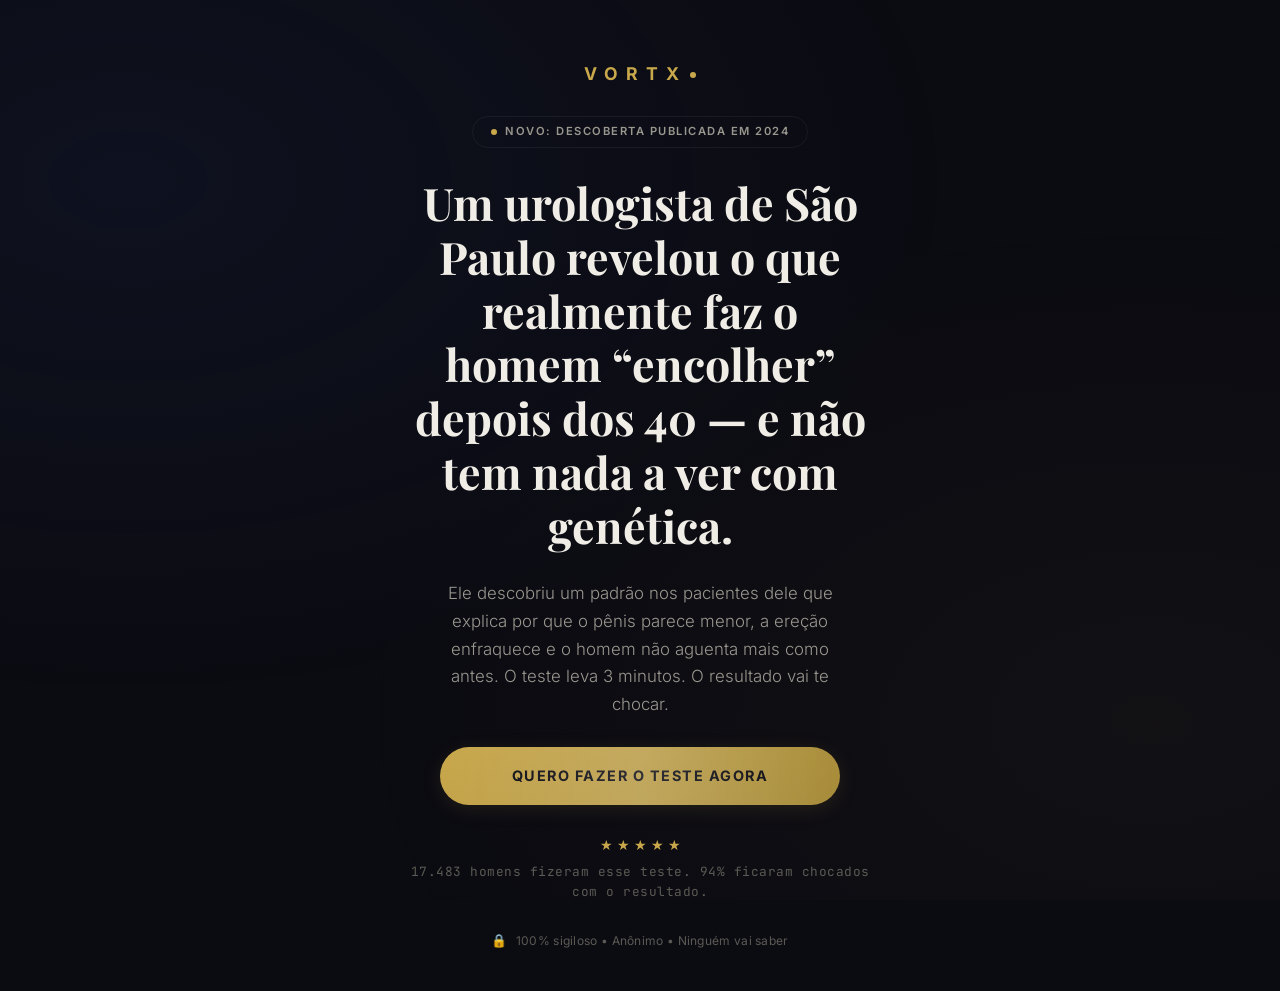
==== commit 4e1df843: "Remove all em-dashes from entire project" ====
--- a/index.html
+++ b/index.html
@@ -3,7 +3,7 @@
 <head>
   <meta charset="UTF-8">
   <meta name="viewport" content="width=device-width, initial-scale=1.0, maximum-scale=1.0, user-scalable=no">
-  <title>VORTX — Teste Vascular Masculino Gratuito</title>
+  <title>VORTX  -  Teste Vascular Masculino Gratuito</title>
   <meta name="description" content="Teste vascular gratuito revela por que seu pênis parece menor e como reverter em 60 dias. 17.483 homens já fizeram. Sigiloso e anônimo.">
   <meta name="robots" content="noindex, nofollow">
   <meta name="theme-color" content="#0B0B12">
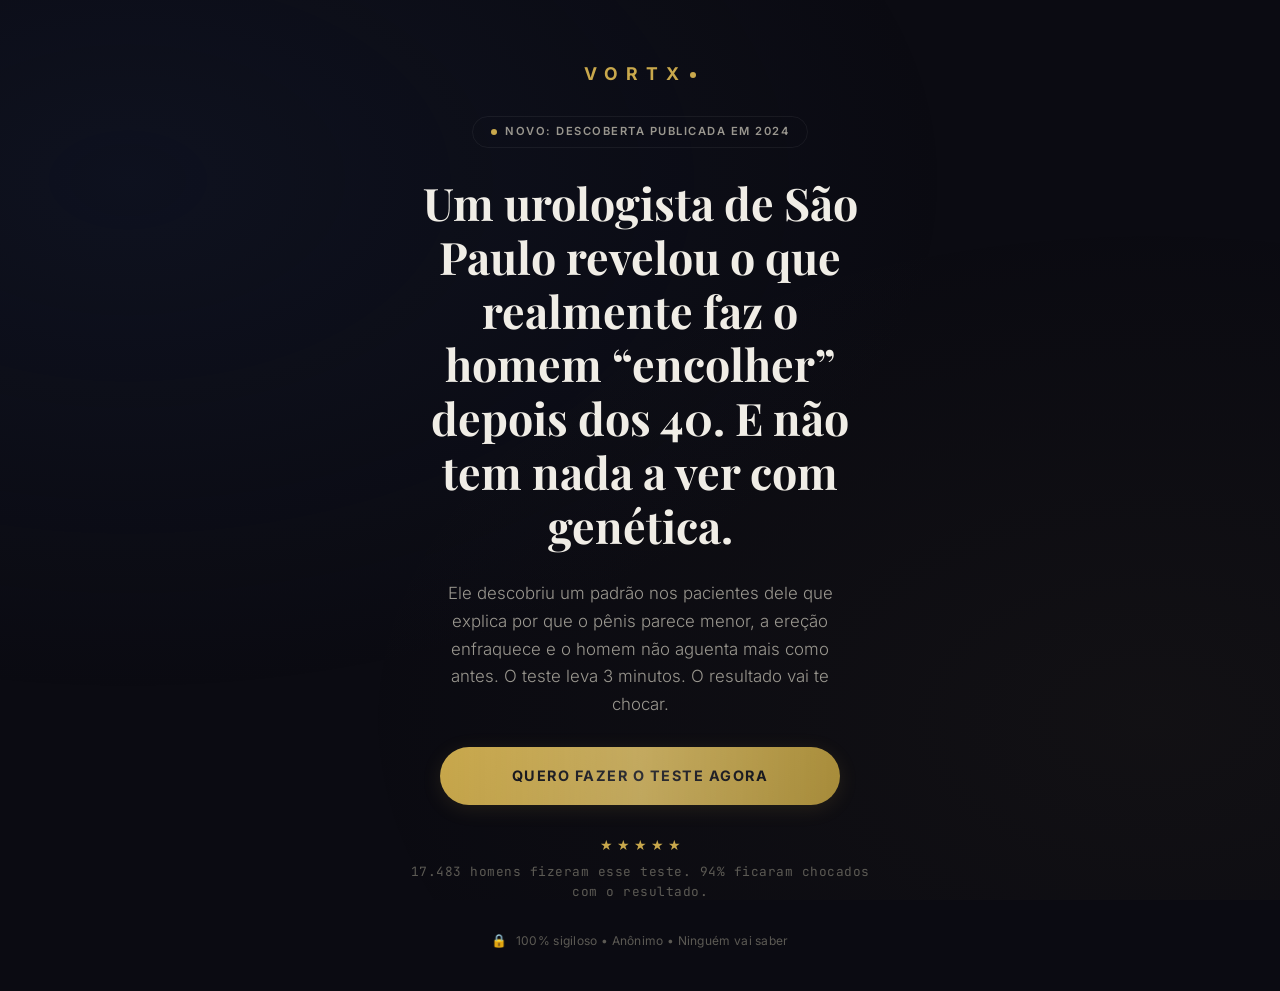
==== commit c07cbb51: "Remove todos os travessões do projeto inteiro - Zero em-dash e zero ' - ' em todo conteúdo visível -" ====
--- a/index.html
+++ b/index.html
@@ -3,7 +3,7 @@
 <head>
   <meta charset="UTF-8">
   <meta name="viewport" content="width=device-width, initial-scale=1.0, maximum-scale=1.0, user-scalable=no">
-  <title>VORTX  -  Teste Vascular Masculino Gratuito</title>
+  <title>VORTX | Teste Vascular Masculino Gratuito</title>
   <meta name="description" content="Teste vascular gratuito revela por que seu pênis parece menor e como reverter em 60 dias. 17.483 homens já fizeram. Sigiloso e anônimo.">
   <meta name="robots" content="noindex, nofollow">
   <meta name="theme-color" content="#0B0B12">
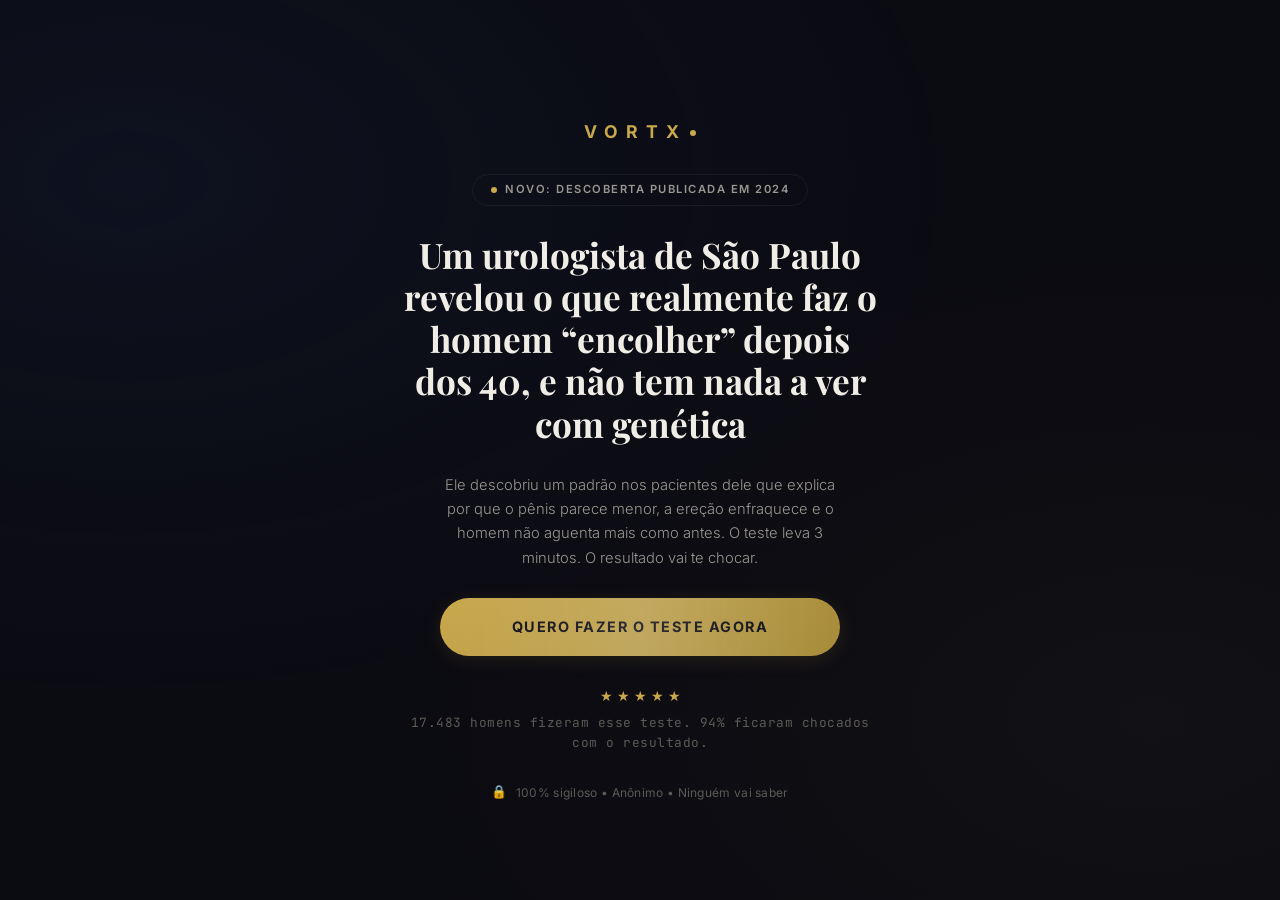
==== commit 8bcd06f6: "Reduz fonte da headline e subheadline no mobile - Headline: clamp(2rem,7vw,2.8rem) -> clamp(1.55rem," ====
--- a/index.html
+++ b/index.html
@@ -10,7 +10,7 @@
   <link rel="icon" href="data:image/svg+xml,<svg xmlns='http://www.w3.org/2000/svg' viewBox='0 0 100 100'><text y='.9em' font-size='90'>⚡</text></svg>">
 
   <!-- Critical CSS inline -->
-  <style>@font-face{font-family:'Playfair Display Fallback';src:local('Georgia');size-adjust:112%;ascent-override:90%;descent-override:22%;line-gap-override:0%}@font-face{font-family:'Inter Fallback';src:local('Arial');size-adjust:107%;ascent-override:90%;descent-override:22%;line-gap-override:0%}:root{--bg-primary:#0B0B12;--bg-secondary:#101018;--bg-card:rgba(255,255,255,0.04);--bg-card-hover:rgba(255,255,255,0.07);--bg-card-selected:rgba(201,168,76,0.08);--bg-input:rgba(255,255,255,0.05);--bg-interstitial:#0E0E16;--gold:#C9A84C;--gold-light:#DFC373;--gold-dark:#A68B3A;--gold-glow:rgba(201,168,76,0.12);--gold-subtle:rgba(201,168,76,0.06);--text-primary:#F0EDE6;--text-secondary:#9A978F;--text-muted:#5C5A54;--text-gold:#C9A84C;--border-default:rgba(255,255,255,0.06);--border-hover:rgba(255,255,255,0.12);--border-selected:rgba(201,168,76,0.5);--status-critical:#C44B4B;--status-attention:#D4940A;--status-moderate:#C9A84C;--status-good:#4CAF6A;--radius-card:20px;--radius-btn:50px;--radius-sm:12px;--radius-md:16px;--radius-lg:24px;--radius-full:50%;--font-display:'Playfair Display','Playfair Display Fallback',Georgia,serif;--font-body:'Inter','Inter Fallback',-apple-system,sans-serif;--font-mono:'JetBrains Mono',monospace;--transition:250ms ease;--transition-slow:400ms cubic-bezier(0.16,1,0.3,1)}*,::after,::before{margin:0;padding:0;box-sizing:border-box}html{font-size:16px;-webkit-font-smoothing:antialiased}body{font-family:var(--font-body);background:var(--bg-primary);color:var(--text-primary);line-height:1.6;min-height:100vh;overflow-x:hidden}body::before{content:'';position:fixed;inset:0;background:radial-gradient(ellipse at 10% 20%,rgba(22,33,62,.3) 0,transparent 50%),radial-gradient(ellipse at 90% 80%,rgba(201,168,76,.04) 0,transparent 50%);pointer-events:none;z-index:0;contain:strict}a{color:var(--gold);text-decoration:none}.app-container{position:relative;z-index:1;min-height:100vh}.screen{display:none;min-height:100vh;min-height:100dvh;padding:24px 20px;max-width:520px;margin:0 auto;width:100%;flex-direction:column}.screen.active{display:flex}.gate{text-align:center;justify-content:center;align-items:center;gap:28px;padding:60px 20px 40px}.gate-logo{font-family:var(--font-body);font-weight:700;font-size:1.1rem;letter-spacing:8px;color:var(--gold);text-transform:uppercase}.gate-logo span{display:inline-block;width:6px;height:6px;background:var(--gold);border-radius:var(--radius-full);margin-left:3px;vertical-align:middle}.gate-badge{display:inline-flex;align-items:center;gap:8px;padding:6px 18px;border:1px solid var(--border-default);border-radius:var(--radius-btn);font-size:.7rem;font-weight:600;color:var(--text-secondary);letter-spacing:1.5px;text-transform:uppercase}.gate-badge::before{content:'';width:6px;height:6px;border-radius:var(--radius-full);background:var(--gold);animation:2s ease-in-out infinite pulse}.gate-headline{font-family:var(--font-display);font-weight:700;font-size:clamp(2rem,7vw,2.8rem);line-height:1.2;color:var(--text-primary);max-width:480px}.gate-subheadline{font-size:1.05rem;font-weight:300;color:var(--text-secondary);max-width:400px;line-height:1.65}.gate-social-proof{display:flex;flex-direction:column;align-items:center;gap:6px}.stars{display:flex;gap:3px;color:var(--gold);font-size:.9rem}.gate-social-count{font-family:var(--font-mono);font-size:.8rem;color:var(--text-muted);letter-spacing:.5px}.gate-privacy{display:flex;align-items:center;gap:8px;font-size:.75rem;color:var(--text-muted);letter-spacing:.3px}.gate-privacy::before{content:'🔒';font-size:.8rem}.btn-cta{display:flex;align-items:center;justify-content:center;padding:18px 40px;background:linear-gradient(135deg,var(--gold),var(--gold-dark));color:var(--bg-primary);font-family:var(--font-body);font-weight:700;font-size:.9rem;letter-spacing:1.5px;text-transform:uppercase;border:none;border-radius:var(--radius-btn);cursor:pointer;transition:all var(--transition);width:100%;max-width:400px;margin:0 auto;min-height:58px;position:relative;overflow:hidden;box-shadow:0 4px 20px var(--gold-glow)}.btn-cta::after{content:'';position:absolute;top:0;left:0;width:100%;height:100%;background:linear-gradient(90deg,transparent,rgba(255,255,255,.15),transparent);animation:4s ease-in-out infinite shimmer;will-change:transform}@keyframes pulse{0%,100%{opacity:.4;transform:scale(1)}50%{opacity:1;transform:scale(1.3)}}@keyframes shimmer{0%{transform:translateX(-100%)}100%,40%{transform:translateX(100%)}}</style>
+  <style>@font-face{font-family:'Playfair Display Fallback';src:local('Georgia');size-adjust:112%;ascent-override:90%;descent-override:22%;line-gap-override:0%}@font-face{font-family:'Inter Fallback';src:local('Arial');size-adjust:107%;ascent-override:90%;descent-override:22%;line-gap-override:0%}:root{--bg-primary:#0B0B12;--bg-secondary:#101018;--bg-card:rgba(255,255,255,0.04);--bg-card-hover:rgba(255,255,255,0.07);--bg-card-selected:rgba(201,168,76,0.08);--bg-input:rgba(255,255,255,0.05);--bg-interstitial:#0E0E16;--gold:#C9A84C;--gold-light:#DFC373;--gold-dark:#A68B3A;--gold-glow:rgba(201,168,76,0.12);--gold-subtle:rgba(201,168,76,0.06);--text-primary:#F0EDE6;--text-secondary:#9A978F;--text-muted:#5C5A54;--text-gold:#C9A84C;--border-default:rgba(255,255,255,0.06);--border-hover:rgba(255,255,255,0.12);--border-selected:rgba(201,168,76,0.5);--status-critical:#C44B4B;--status-attention:#D4940A;--status-moderate:#C9A84C;--status-good:#4CAF6A;--radius-card:20px;--radius-btn:50px;--radius-sm:12px;--radius-md:16px;--radius-lg:24px;--radius-full:50%;--font-display:'Playfair Display','Playfair Display Fallback',Georgia,serif;--font-body:'Inter','Inter Fallback',-apple-system,sans-serif;--font-mono:'JetBrains Mono',monospace;--transition:250ms ease;--transition-slow:400ms cubic-bezier(0.16,1,0.3,1)}*,::after,::before{margin:0;padding:0;box-sizing:border-box}html{font-size:16px;-webkit-font-smoothing:antialiased}body{font-family:var(--font-body);background:var(--bg-primary);color:var(--text-primary);line-height:1.6;min-height:100vh;overflow-x:hidden}body::before{content:'';position:fixed;inset:0;background:radial-gradient(ellipse at 10% 20%,rgba(22,33,62,.3) 0,transparent 50%),radial-gradient(ellipse at 90% 80%,rgba(201,168,76,.04) 0,transparent 50%);pointer-events:none;z-index:0;contain:strict}a{color:var(--gold);text-decoration:none}.app-container{position:relative;z-index:1;min-height:100vh}.screen{display:none;min-height:100vh;min-height:100dvh;padding:24px 20px;max-width:520px;margin:0 auto;width:100%;flex-direction:column}.screen.active{display:flex}.gate{text-align:center;justify-content:center;align-items:center;gap:28px;padding:60px 20px 40px}.gate-logo{font-family:var(--font-body);font-weight:700;font-size:1.1rem;letter-spacing:8px;color:var(--gold);text-transform:uppercase}.gate-logo span{display:inline-block;width:6px;height:6px;background:var(--gold);border-radius:var(--radius-full);margin-left:3px;vertical-align:middle}.gate-badge{display:inline-flex;align-items:center;gap:8px;padding:6px 18px;border:1px solid var(--border-default);border-radius:var(--radius-btn);font-size:.7rem;font-weight:600;color:var(--text-secondary);letter-spacing:1.5px;text-transform:uppercase}.gate-badge::before{content:'';width:6px;height:6px;border-radius:var(--radius-full);background:var(--gold);animation:2s ease-in-out infinite pulse}.gate-headline{font-family:var(--font-display);font-weight:700;font-size:clamp(1.55rem,5.5vw,2.2rem);line-height:1.2;color:var(--text-primary);max-width:480px}.gate-subheadline{font-size:.92rem;font-weight:300;color:var(--text-secondary);max-width:400px;line-height:1.65}.gate-social-proof{display:flex;flex-direction:column;align-items:center;gap:6px}.stars{display:flex;gap:3px;color:var(--gold);font-size:.9rem}.gate-social-count{font-family:var(--font-mono);font-size:.8rem;color:var(--text-muted);letter-spacing:.5px}.gate-privacy{display:flex;align-items:center;gap:8px;font-size:.75rem;color:var(--text-muted);letter-spacing:.3px}.gate-privacy::before{content:'🔒';font-size:.8rem}.btn-cta{display:flex;align-items:center;justify-content:center;padding:18px 40px;background:linear-gradient(135deg,var(--gold),var(--gold-dark));color:var(--bg-primary);font-family:var(--font-body);font-weight:700;font-size:.9rem;letter-spacing:1.5px;text-transform:uppercase;border:none;border-radius:var(--radius-btn);cursor:pointer;transition:all var(--transition);width:100%;max-width:400px;margin:0 auto;min-height:58px;position:relative;overflow:hidden;box-shadow:0 4px 20px var(--gold-glow)}.btn-cta::after{content:'';position:absolute;top:0;left:0;width:100%;height:100%;background:linear-gradient(90deg,transparent,rgba(255,255,255,.15),transparent);animation:4s ease-in-out infinite shimmer;will-change:transform}@keyframes pulse{0%,100%{opacity:.4;transform:scale(1)}50%{opacity:1;transform:scale(1.3)}}@keyframes shimmer{0%{transform:translateX(-100%)}100%,40%{transform:translateX(100%)}}</style>
 
   <!-- Full CSS loaded async (non-render-blocking) -->
   <link rel="preload" href="css/styles.min.css" as="style" onload="this.onload=null;this.rel='stylesheet'">
--- a/css/styles.min.css
+++ b/css/styles.min.css
@@ -1 +1,1974 @@
-@font-face{font-family:'Playfair Display Fallback';src:local('Georgia');size-adjust:112%;ascent-override:90%;descent-override:22%;line-gap-override:0%}@font-face{font-family:'Inter Fallback';src:local('Arial');size-adjust:107%;ascent-override:90%;descent-override:22%;line-gap-override:0%}:root{--bg-primary:#0B0B12;--bg-secondary:#101018;--bg-card:rgba(255, 255, 255, 0.04);--bg-card-hover:rgba(255, 255, 255, 0.07);--bg-card-selected:rgba(201, 168, 76, 0.08);--bg-input:rgba(255, 255, 255, 0.05);--bg-interstitial:#0E0E16;--gold:#C9A84C;--gold-light:#DFC373;--gold-dark:#A68B3A;--gold-glow:rgba(201, 168, 76, 0.12);--gold-subtle:rgba(201, 168, 76, 0.06);--text-primary:#F0EDE6;--text-secondary:#9A978F;--text-muted:#5C5A54;--text-gold:#C9A84C;--border-default:rgba(255, 255, 255, 0.06);--border-hover:rgba(255, 255, 255, 0.12);--border-selected:rgba(201, 168, 76, 0.5);--status-critical:#C44B4B;--status-attention:#D4940A;--status-moderate:#C9A84C;--status-good:#4CAF6A;--radius-card:20px;--radius-btn:50px;--radius-sm:12px;--radius-md:16px;--radius-lg:24px;--radius-full:50%;--font-display:'Playfair Display','Playfair Display Fallback',Georgia,serif;--font-body:'Inter','Inter Fallback',-apple-system,sans-serif;--font-mono:'JetBrains Mono',monospace;--transition:250ms ease;--transition-slow:400ms cubic-bezier(0.16, 1, 0.3, 1)}*,::after,::before{margin:0;padding:0;box-sizing:border-box}html{font-size:16px;-webkit-font-smoothing:antialiased}body{font-family:var(--font-body);background:var(--bg-primary);color:var(--text-primary);line-height:1.6;min-height:100vh;overflow-x:hidden}body::before{content:'';position:fixed;inset:0;background:radial-gradient(ellipse at 10% 20%,rgba(22,33,62,.3) 0,transparent 50%),radial-gradient(ellipse at 90% 80%,rgba(201,168,76,.04) 0,transparent 50%);pointer-events:none;z-index:0;contain:strict}a{color:var(--gold);text-decoration:none}.app-container{position:relative;z-index:1;min-height:100vh}.screen{display:none;min-height:100vh;min-height:100dvh;padding:24px 20px;max-width:520px;margin:0 auto;width:100%;flex-direction:column}.screen.active{display:flex}.gate{text-align:center;justify-content:center;align-items:center;gap:28px;padding:60px 20px 40px}.gate-logo{font-family:var(--font-body);font-weight:700;font-size:1.1rem;letter-spacing:8px;color:var(--gold);text-transform:uppercase}.gate-logo span{display:inline-block;width:6px;height:6px;background:var(--gold);border-radius:var(--radius-full);margin-left:3px;vertical-align:middle}.gate-badge{display:inline-flex;align-items:center;gap:8px;padding:6px 18px;border:1px solid var(--border-default);border-radius:var(--radius-btn);font-size:.7rem;font-weight:600;color:var(--text-secondary);letter-spacing:1.5px;text-transform:uppercase}.gate-badge::before{content:'';width:6px;height:6px;border-radius:var(--radius-full);background:var(--gold);animation:2s ease-in-out infinite pulse}.gate-headline{font-family:var(--font-display);font-weight:700;font-size:clamp(2rem, 7vw, 2.8rem);line-height:1.2;color:var(--text-primary);max-width:480px}.gate-headline .rotating-number{display:inline-block;font-family:var(--font-mono);font-weight:700;color:var(--gold);min-width:2.2ch;transition:opacity .3s}.gate-subheadline{font-size:1.05rem;font-weight:300;color:var(--text-secondary);max-width:400px;line-height:1.65}.gate-social-proof{display:flex;flex-direction:column;align-items:center;gap:6px}.stars{display:flex;gap:3px;color:var(--gold);font-size:.9rem}.gate-social-count{font-family:var(--font-mono);font-size:.8rem;color:var(--text-muted);letter-spacing:.5px}.gate-privacy{display:flex;align-items:center;gap:8px;font-size:.75rem;color:var(--text-muted);letter-spacing:.3px}.gate-privacy::before{content:'🔒';font-size:.8rem}.btn-cta{display:flex;align-items:center;justify-content:center;padding:18px 40px;background:linear-gradient(135deg,var(--gold),var(--gold-dark));color:var(--bg-primary);font-family:var(--font-body);font-weight:700;font-size:.9rem;letter-spacing:1.5px;text-transform:uppercase;border:none;border-radius:var(--radius-btn);cursor:pointer;transition:all var(--transition);width:100%;max-width:400px;margin:0 auto;min-height:58px;position:relative;overflow:hidden;box-shadow:0 4px 20px var(--gold-glow)}.btn-cta:hover{transform:translateY(-2px);box-shadow:0 8px 32px rgba(201,168,76,.2)}.btn-cta:active{transform:translateY(0)}.btn-cta:disabled{opacity:.3;cursor:not-allowed;transform:none;box-shadow:none}.btn-cta::after{content:'';position:absolute;top:0;left:0;width:100%;height:100%;background:linear-gradient(90deg,transparent,rgba(255,255,255,.15),transparent);animation:4s ease-in-out infinite shimmer;will-change:transform}.progress-bar-container{position:fixed;top:0;left:0;width:100%;z-index:100;background:#0b0b12;padding:16px 20px 12px;border-bottom:1px solid var(--border-default)}.progress-inner{max-width:520px;margin:0 auto;display:flex;align-items:center;gap:12px}.progress-back-btn{width:36px;height:36px;border-radius:var(--radius-full);background:var(--bg-card);border:1px solid var(--border-default);display:flex;align-items:center;justify-content:center;cursor:pointer;color:var(--text-secondary);font-size:1rem;transition:all var(--transition);flex-shrink:0}.progress-back-btn:hover{background:var(--bg-card-hover);color:var(--text-primary)}.progress-phases{display:flex;gap:4px;flex:1}.progress-phase{flex:1;height:4px;background:rgba(255,255,255,.06);border-radius:2px;overflow:hidden;position:relative}.progress-phase-fill{height:100%;width:0%;background:linear-gradient(90deg,var(--gold-dark),var(--gold));border-radius:2px;transition:width .5s}.progress-phase.completed .progress-phase-fill{width:100%}.progress-phase-labels{display:flex;gap:4px;margin-top:6px}.progress-phase-label{flex:1;text-align:center;font-size:.55rem;font-weight:600;letter-spacing:1.5px;text-transform:uppercase;color:var(--text-muted);transition:color var(--transition)}.progress-phase-label.active{color:var(--gold)}.progress-phase-label.completed{color:var(--text-secondary)}.quiz-screen{padding-top:90px;padding-bottom:40px;justify-content:flex-start}.step-container{width:100%;text-align:center}.step-container.fade-enter{animation:fadeSlideUp .4s var(--transition-slow) forwards}.step-question{font-family:var(--font-display);font-weight:600;font-size:clamp(1.5rem, 5vw, 2rem);line-height:1.3;margin-bottom:6px;color:var(--text-primary);text-align:center}.step-question .highlight{color:var(--gold);font-style:italic}.step-microcopy{font-size:.88rem;font-weight:400;color:var(--text-muted);margin-bottom:32px;line-height:1.5;text-align:center}.step-no-microcopy{margin-bottom:32px}.options-grid{display:flex;flex-direction:column;gap:12px;margin-bottom:24px}.option-card{display:flex;align-items:center;padding:20px 24px;background:var(--bg-card);border:1.5px solid var(--border-default);border-radius:var(--radius-card);cursor:pointer;transition:all var(--transition);user-select:none;-webkit-tap-highlight-color:transparent;text-align:left;gap:16px}.option-card:hover{border-color:var(--border-hover);background:var(--bg-card-hover)}.option-card.selected{border-color:var(--border-selected);background:var(--bg-card-selected)}.option-card-icon{font-size:1.3rem;width:42px;height:42px;display:flex;align-items:center;justify-content:center;background:var(--gold-subtle);border-radius:var(--radius-sm);flex-shrink:0}.option-card-label{font-weight:500;font-size:1rem;color:var(--text-primary);flex:1}.single-select .option-card::after{content:'→';color:var(--text-muted);font-size:1.1rem;flex-shrink:0;transition:all var(--transition)}.single-select .option-card:hover::after{color:var(--gold);transform:translateX(3px)}.single-select .option-card.selected::after{color:var(--gold)}.multi-select .option-card-check{width:24px;height:24px;border:2px solid rgba(255,255,255,.12);border-radius:8px;flex-shrink:0;display:flex;align-items:center;justify-content:center;transition:all var(--transition)}.multi-select .option-card.selected .option-card-check{border-color:var(--gold);background:var(--gold)}.multi-select .option-card.selected .option-card-check::after{content:'✓';color:var(--bg-primary);font-size:.75rem;font-weight:700}.step-trigger{display:none;padding:16px 20px;margin-top:16px;background:var(--gold-subtle);border-left:3px solid var(--gold);border-radius:0 var(--radius-sm) var(--radius-sm) 0;font-size:.88rem;color:var(--text-secondary);line-height:1.6;text-align:left;animation:.3s fadeSlideUp}.step-trigger.visible{display:block}.input-group{margin-bottom:20px;text-align:left}.input-label{display:block;font-size:.8rem;font-weight:600;color:var(--text-secondary);margin-bottom:8px;letter-spacing:.5px;text-transform:uppercase}.input-field{width:100%;padding:18px 24px;background:var(--bg-input);border:1.5px solid var(--border-default);border-radius:var(--radius-card);color:var(--text-primary);font-family:var(--font-body);font-size:1.1rem;transition:all var(--transition);outline:0;text-align:center}.input-field::placeholder{color:var(--text-muted)}.input-field:focus{border-color:var(--gold);box-shadow:0 0 0 4px var(--gold-glow)}.input-field.mono{font-family:var(--font-mono);font-size:1.3rem;font-weight:600;letter-spacing:1px}.input-unit{position:absolute;right:24px;top:50%;transform:translateY(-50%);color:var(--text-muted);font-size:.85rem;font-weight:500}.input-wrapper{position:relative}.whatsapp-input-wrapper{position:relative;display:flex;align-items:center}.whatsapp-flag{position:absolute;left:20px;font-size:.95rem;color:var(--text-secondary);font-weight:500;z-index:2;pointer-events:none;letter-spacing:.5px}.whatsapp-field{padding-left:90px!important;text-align:left!important;letter-spacing:1px;font-family:var(--font-mono)!important;font-size:1.15rem!important;font-weight:600!important}.biometric-grid{display:grid;grid-template-columns:1fr 1fr;gap:16px}@media (max-width:479px){.biometric-grid{grid-template-columns:1fr}}.step-footer{width:100%;padding:32px 0 16px;display:flex;justify-content:center;margin-top:auto}.step-footer .btn-cta{max-width:480px}.interstitial{text-align:center;justify-content:center;align-items:center;gap:24px;padding:80px 20px 40px}.interstitial-image{width:100%;max-width:300px;height:220px;background:var(--bg-card);border-radius:var(--radius-lg);display:flex;align-items:center;justify-content:center;overflow:hidden}.interstitial-image-placeholder{font-size:80px;opacity:.6}.interstitial-headline{font-family:var(--font-display);font-weight:700;font-size:clamp(1.6rem, 5vw, 2.2rem);line-height:1.25;color:var(--text-primary)}.interstitial-headline .highlight{color:var(--gold);font-style:italic}.interstitial-text{font-size:1rem;font-weight:300;color:var(--text-secondary);line-height:1.7;max-width:400px}.interstitial-stat{font-family:var(--font-mono);font-size:.8rem;color:var(--text-muted);letter-spacing:.5px}.shock-screen{display:flex;flex-direction:column;align-items:center;justify-content:center;gap:28px}.shock-icon{width:80px;height:80px;display:flex;align-items:center;justify-content:center;border-radius:var(--radius-full);background:rgba(196,75,75,.08);border:1px solid rgba(196,75,75,.15)}.shock-alert .shock-icon{background:rgba(196,75,75,.1);border-color:rgba(196,75,75,.2);animation:2s ease-in-out infinite pulse}.shock-positive .shock-icon{background:var(--gold-subtle);border-color:rgba(201,168,76,.2)}.shock-body{font-family:var(--font-body);font-size:1.05rem;color:var(--text-secondary)}.loading-screen{text-align:center;justify-content:center;align-items:center;gap:28px;padding:40px 20px}.loading-rings{position:relative;width:160px;height:160px}.loading-ring{position:absolute;border-radius:var(--radius-full);border:1.5px solid rgba(201,168,76,.1)}.loading-ring:first-child{inset:0;animation:2s ease-in-out infinite ringPulse}.loading-ring:nth-child(2){inset:15px;animation:2s ease-in-out .3s infinite ringPulse}.loading-ring:nth-child(3){inset:30px;animation:2s ease-in-out .6s infinite ringPulse}.loading-ring:nth-child(4){inset:45px;border-color:rgba(201,168,76,.2);animation:2s ease-in-out .9s infinite ringPulse}.loading-percentage{position:absolute;top:50%;left:50%;transform:translate(-50%,-50%);font-family:var(--font-mono);font-size:1.6rem;font-weight:600;color:var(--gold)}.loading-headline{font-family:var(--font-display);font-weight:600;font-size:1.4rem;color:var(--text-primary)}.loading-message{font-size:.95rem;color:var(--text-secondary);min-height:1.6em;transition:opacity .3s}.loading-testimonials-carousel{position:relative;width:100%;min-height:180px}.loading-testimonial-card{position:absolute;top:0;left:0;width:100%;padding:20px 24px;background:var(--bg-card);border:1px solid var(--border-default);border-radius:var(--radius-card);text-align:left;opacity:0;transform:translateY(10px);transition:opacity .5s,transform .5s;pointer-events:none}.loading-testimonial-card.active{opacity:1;transform:translateY(0);pointer-events:auto}.loading-testimonial-header{display:flex;align-items:center;gap:12px;margin-bottom:12px}.loading-testimonial-avatar{width:60px;height:60px;border-radius:var(--radius-full);background:linear-gradient(135deg,var(--gold-dark),var(--gold));color:var(--bg-primary);display:flex;align-items:center;justify-content:center;font-weight:700;font-size:1rem;flex-shrink:0;overflow:hidden}.loading-testimonial-avatar img{width:100%;height:100%;object-fit:cover}.loading-testimonial-name{font-weight:600;font-size:.85rem;color:var(--text-primary)}.loading-testimonial-stars{color:var(--gold);font-size:.7rem;margin-top:2px}.loading-testimonial-text{font-size:.88rem;color:var(--text-secondary);line-height:1.6;font-style:italic;margin-bottom:14px}.loading-testimonial-result{display:flex;align-items:center;gap:10px;flex-wrap:wrap}.loading-testimonial-badge{font-family:var(--font-mono);font-size:.7rem;font-weight:600;color:var(--status-good);background:rgba(76,175,106,.08);padding:4px 10px;border-radius:var(--radius-btn);letter-spacing:.5px}.loading-testimonial-highlight{font-family:var(--font-mono);font-size:.7rem;font-weight:600;color:var(--gold);background:var(--gold-subtle);padding:4px 10px;border-radius:var(--radius-btn);letter-spacing:.5px}.loading-testimonials-dots{display:flex;justify-content:center;gap:8px;margin-top:8px}.loading-testimonials-dots .dot{width:8px;height:8px;border-radius:var(--radius-full);background:rgba(255,255,255,.1);transition:.3s}.loading-testimonials-dots .dot.active{background:var(--gold);width:24px;border-radius:4px}.result-screen{text-align:center;padding:60px 20px 40px;gap:24px;align-items:center}.result-gauge{width:180px;height:180px;position:relative;margin:8px auto}.result-gauge svg{width:100%;height:100%;transform:rotate(-90deg)}.result-gauge-bg{fill:none;stroke:rgba(255,255,255,0.05);stroke-width:6}.result-gauge-fill{fill:none;stroke:var(--gold);stroke-width:6;stroke-linecap:round;stroke-dasharray:502;stroke-dashoffset:502;transition:stroke-dashoffset 2s,stroke .5s}.result-score-value{position:absolute;top:50%;left:50%;transform:translate(-50%,-50%);text-align:center}.result-score-number{font-family:var(--font-mono);font-size:2.6rem;font-weight:700;line-height:1;color:var(--gold)}.result-score-out-of{font-family:var(--font-mono);font-size:.8rem;color:var(--text-muted);margin-top:4px}.result-score-label{font-size:.7rem;font-weight:700;letter-spacing:2px;text-transform:uppercase;margin-top:6px}.result-description{font-size:.95rem;color:var(--text-secondary);line-height:1.7;max-width:440px}.result-critical-areas{display:grid;grid-template-columns:1fr 1fr;gap:10px;width:100%}.critical-area-card{display:flex;align-items:center;gap:10px;padding:14px 16px;background:var(--bg-card);border:1px solid var(--border-default);border-radius:var(--radius-md);text-align:left}.critical-area-icon{font-size:1.2rem}.critical-area-label{font-size:.78rem;font-weight:600;color:var(--text-primary)}.critical-area-status{font-size:.65rem;font-weight:700;text-transform:uppercase;letter-spacing:1px;margin-top:2px}.status-critical{color:var(--status-critical)}.status-attention{color:var(--status-attention)}.status-moderate{color:var(--status-moderate)}.status-good{color:var(--status-good)}@media (max-width:400px){.result-critical-areas{grid-template-columns:1fr}}.protocol-screen{padding:48px 20px 40px;gap:24px}.protocol-features{display:flex;flex-direction:column;gap:10px}.protocol-feature{display:flex;align-items:flex-start;gap:16px;padding:20px;background:var(--bg-card);border:1px solid var(--border-default);border-radius:var(--radius-card);transition:all var(--transition);text-align:left}.protocol-feature:hover{border-color:var(--border-hover)}.protocol-feature-icon{font-size:1.4rem;width:44px;height:44px;display:flex;align-items:center;justify-content:center;background:var(--gold-subtle);border-radius:var(--radius-sm);flex-shrink:0}.protocol-feature-title{font-weight:600;font-size:.95rem;color:var(--text-primary);margin-bottom:4px}.protocol-feature-desc{font-size:.85rem;color:var(--text-secondary);line-height:1.5}.protocol-seal{display:flex;align-items:center;justify-content:center;gap:8px;padding:14px;border:1px solid var(--border-default);border-radius:var(--radius-md);font-size:.75rem;color:var(--text-muted);letter-spacing:.5px}.testimonials-title{font-size:.7rem;font-weight:700;letter-spacing:2px;text-transform:uppercase;color:var(--text-muted);text-align:center;margin-bottom:16px;margin-top:24px}.testimonial-card{padding:20px;background:var(--bg-card);border:1px solid var(--border-default);border-radius:var(--radius-card);margin-bottom:10px;text-align:left}.testimonial-header{display:flex;align-items:center;gap:12px;margin-bottom:12px}.testimonial-avatar{width:60px;height:60px;border-radius:var(--radius-full);background:linear-gradient(135deg,var(--gold-dark),var(--gold));display:flex;align-items:center;justify-content:center;font-weight:700;font-size:.8rem;color:var(--bg-primary);flex-shrink:0;overflow:hidden}.testimonial-avatar img{width:100%;height:100%;object-fit:cover}.testimonial-name{font-weight:600;font-size:.9rem;color:var(--text-primary)}.testimonial-occupation{font-size:.75rem;color:var(--text-muted)}.testimonial-text{font-size:.88rem;color:var(--text-secondary);line-height:1.65;font-style:italic;margin-bottom:12px}.testimonial-result{display:flex;align-items:center;gap:16px;padding-top:12px;border-top:1px solid var(--border-default)}.testimonial-score{font-family:var(--font-mono);font-size:.75rem;color:var(--text-muted)}.testimonial-highlight{font-size:.78rem;font-weight:600;color:var(--gold)}.pricing-screen{padding:48px 20px 40px;gap:20px}.pricing-timer-container{text-align:center;padding:14px;background:rgba(212,148,10,.06);border:1px solid rgba(212,148,10,.15);border-radius:var(--radius-md)}.pricing-timer-label{font-size:.75rem;color:var(--status-attention);font-weight:500;margin-bottom:4px}.pricing-timer{font-family:var(--font-mono);font-size:1.6rem;font-weight:700;color:var(--status-attention);letter-spacing:2px}.pricing-urgency-bio{font-size:.82rem;color:var(--text-muted);text-align:center;line-height:1.6;font-style:italic}.pricing-plans{display:flex;flex-direction:column;gap:10px}.pricing-plan{padding:20px;background:var(--bg-card);border:2px solid var(--border-default);border-radius:var(--radius-card);cursor:pointer;transition:all var(--transition);position:relative;overflow:hidden}.pricing-plan:hover{border-color:var(--border-hover)}.pricing-plan.selected{border-color:var(--gold);box-shadow:0 0 30px var(--gold-glow)}.pricing-plan.featured{border-color:rgba(201,168,76,.3)}.pricing-plan-badge{position:absolute;top:0;right:0;padding:5px 14px;font-size:.6rem;font-weight:700;letter-spacing:1px;text-transform:uppercase;background:linear-gradient(135deg,var(--gold),var(--gold-dark));color:var(--bg-primary);border-radius:0 var(--radius-card) 0 var(--radius-sm)}.pricing-plan-header{display:flex;align-items:center;justify-content:space-between}.pricing-plan-name{font-weight:600;font-size:1.05rem;color:var(--text-primary)}.pricing-plan-price-container{text-align:right}.pricing-plan-original-price{font-family:var(--font-mono);font-size:.8rem;color:var(--text-muted);text-decoration:line-through}.pricing-plan-price{font-family:var(--font-mono);font-size:1.6rem;font-weight:700;color:var(--gold);line-height:1}.pricing-plan-price span{font-size:.85rem;font-weight:400;color:var(--text-muted)}.pricing-plan-period{font-size:.7rem;color:var(--text-muted);margin-top:2px}.pricing-plan-features{list-style:none;margin-top:14px;padding-top:14px;border-top:1px solid var(--border-default)}.pricing-plan-features li{display:flex;align-items:center;gap:8px;font-size:.82rem;color:var(--text-secondary);padding:3px 0}.pricing-plan-features li::before{content:'✦';color:var(--gold);font-size:.65rem;flex-shrink:0}.guarantee-box{padding:20px;background:var(--bg-card);border:1px solid var(--border-default);border-radius:var(--radius-card);text-align:center}.guarantee-icon{font-size:1.8rem;margin-bottom:8px}.guarantee-title{font-weight:600;font-size:.95rem;color:var(--text-primary);margin-bottom:8px}.guarantee-text{font-size:.85rem;color:var(--text-secondary);line-height:1.6}.payment-methods{display:flex;justify-content:center;gap:20px;padding:12px}.payment-method{font-size:.75rem;color:var(--text-muted)}.thankyou-screen{text-align:center;justify-content:center;align-items:center;gap:28px}.thankyou-checkmark{width:72px;height:72px;border-radius:var(--radius-full);background:linear-gradient(135deg,var(--gold),var(--gold-dark));display:flex;align-items:center;justify-content:center;font-size:1.8rem;animation:.5s cubic-bezier(.34,1.56,.64,1) scaleIn}.thankyou-steps{display:flex;flex-direction:column;gap:10px;width:100%;text-align:left}.thankyou-step{display:flex;align-items:center;gap:16px;padding:16px 20px;background:var(--bg-card);border:1px solid var(--border-default);border-radius:var(--radius-card)}.thankyou-step-number{font-family:var(--font-mono);font-size:.8rem;font-weight:700;color:var(--gold);width:36px;height:36px;display:flex;align-items:center;justify-content:center;background:var(--gold-subtle);border-radius:var(--radius-sm);flex-shrink:0}.thankyou-step-title{font-weight:600;font-size:.9rem;color:var(--text-primary)}.thankyou-step-desc{font-size:.78rem;color:var(--text-muted);margin-top:2px}.optin-container{display:flex;align-items:center;gap:12px;padding:14px 16px;background:var(--bg-card);border-radius:var(--radius-md);cursor:pointer;margin-bottom:12px}.optin-checkbox{width:24px;height:24px;border:2px solid rgba(255,255,255,.12);border-radius:8px;flex-shrink:0;display:flex;align-items:center;justify-content:center;transition:all var(--transition)}.optin-checkbox.checked{border-color:var(--gold);background:var(--gold)}.optin-checkbox.checked::after{content:'✓';color:var(--bg-primary);font-size:.7rem;font-weight:700}.optin-label{font-size:.85rem;color:var(--text-secondary)}.text-gold{color:var(--gold)}.text-center{text-align:center}.body-sm{font-size:.8rem;color:var(--text-muted);line-height:1.5}.body-md{font-size:.95rem;color:var(--text-secondary)}.heading-xl{font-family:var(--font-display);font-weight:700;font-size:clamp(1.5rem, 5vw, 2rem);line-height:1.25}@keyframes fadeSlideUp{from{opacity:0;transform:translateY(24px)}to{opacity:1;transform:translateY(0)}}@keyframes fadeOut{from{opacity:1}to{opacity:0}}@keyframes pulse{0%,100%{opacity:.4;transform:scale(1)}50%{opacity:1;transform:scale(1.3)}}@keyframes shimmer{0%{transform:translateX(-100%)}100%,40%{transform:translateX(100%)}}@keyframes scaleIn{from{transform:scale(0);opacity:0}to{transform:scale(1);opacity:1}}@keyframes ringPulse{0%,100%{opacity:.3;transform:scale(1)}50%{opacity:.7;transform:scale(1.03)}}.fade-enter{animation:.4s forwards fadeSlideUp}::-webkit-scrollbar{width:4px}::-webkit-scrollbar-track{background:0 0}::-webkit-scrollbar-thumb{background:rgba(255,255,255,.08);border-radius:2px}::selection{background:rgba(201,168,76,.3);color:var(--text-primary)}@media (min-width:768px){.pricing-plans{flex-direction:row;gap:12px}.pricing-plan{flex:1}}.shock-screen{display:flex;flex-direction:column;align-items:center;justify-content:center;gap:24px;padding:80px 28px 48px;text-align:center;min-height:60vh;animation:.35s forwards fadeSlideUp}.shock-icon{font-size:56px;line-height:1}.shock-body{font-size:clamp(1rem, 3.5vw, 1.2rem);font-weight:400;color:var(--text-primary);line-height:1.75;max-width:400px}.shock-alert .shock-body{color:var(--text-primary)}.shock-alert::before{content:'';position:fixed;inset:0;border:2px solid rgba(180,40,40,.18);pointer-events:none;border-radius:0;z-index:0}.shock-positive .shock-body{color:var(--gold-light)}.shock-cta{margin-top:8px;max-width:380px;width:100%}.result-urgency-block{width:100%;border:1px solid rgba(180,40,40,.35);background:rgba(180,40,40,.07);border-radius:10px;padding:18px 20px;margin:4px 0 8px;text-align:center}.result-urgency-text{font-size:.95rem;color:var(--text-primary);line-height:1.55;margin:0 0 6px}.result-urgency-subtext{font-size:.82rem;color:var(--gold-light);letter-spacing:.03em;margin:0;text-transform:uppercase}.pricing-anchor-block{width:100%;background:rgba(255,255,255,.04);border:1px solid rgba(255,255,255,.1);border-left:3px solid var(--gold);border-radius:8px;padding:16px 20px;margin:0 0 20px;text-align:left}.pricing-anchor-text{font-size:.92rem;color:var(--text-secondary);line-height:1.6;margin:0 0 8px}.pricing-anchor-text strong{color:var(--text-primary)}.pricing-anchor-sub{font-size:.88rem;color:var(--gold-light);font-weight:600;margin:0;letter-spacing:.02em}.biometric-error{display:block;margin-top:6px;font-size:.78rem;color:#e05555;letter-spacing:.02em}.input-field.input-error{border-color:#e05555!important;box-shadow:0 0 0 2px rgba(224,85,85,.18)}.whatsapp-error{display:block;margin-top:6px;font-size:.78rem;color:#e05555;letter-spacing:.02em}.pricing-timer.timer-critical{color:#e05555!important;animation:.8s ease-in-out infinite timer-pulse}@keyframes timer-pulse{0%,100%{opacity:1}50%{opacity:.4}}.timer-expired-block{text-align:center;padding:32px 20px;border:1px solid rgba(224,85,85,.35);border-radius:12px;background:rgba(224,85,85,.06)}.timer-expired-icon{font-size:2.4rem;margin-bottom:12px}.timer-expired-title{font-size:1.2rem;font-weight:700;color:#e05555;margin:0 0 8px}.timer-expired-text{font-size:.9rem;color:var(--text-secondary);line-height:1.55;margin:0 0 20px}.plan-downgrade{opacity:.55;filter:grayscale(.4);transform-origin:top center}.plan-downgrade-label{font-size:.7rem;text-transform:uppercase;letter-spacing:.1em;color:var(--text-secondary);text-align:center;margin-bottom:6px}.pricing-urgency-highlight{display:block;font-size:1.05rem;font-weight:600;color:var(--text-primary);margin-bottom:6px;font-style:normal}.bridge-screen{text-align:center;justify-content:center;align-items:center;padding:60px 20px 40px}.bridge-container{display:flex;flex-direction:column;align-items:center;gap:20px;max-width:440px;width:100%}.bridge-icon{font-size:3rem;width:80px;height:80px;display:flex;align-items:center;justify-content:center;background:var(--gold-subtle);border:1px solid rgba(201,168,76,.2);border-radius:var(--radius-full);animation:3s ease-in-out infinite pulse}.bridge-label{font-family:var(--font-mono);font-size:.68rem;font-weight:700;letter-spacing:3px;text-transform:uppercase;color:var(--gold);margin:0}.bridge-text{font-family:var(--font-display);font-size:clamp(1.1rem, 4vw, 1.4rem);font-weight:400;font-style:italic;color:var(--text-primary);line-height:1.65;max-width:400px;margin:0}.bridge-divider{width:40px;height:1px;background:var(--gold);opacity:.4}.bridge-warning{font-size:.78rem;color:var(--text-muted);letter-spacing:.3px;line-height:1.5;margin:0}.option-variant-gold{border-color:rgba(201,168,76,.35)!important;background:rgba(201,168,76,.04)!important}.option-variant-gold:hover{border-color:rgba(201,168,76,.6)!important;background:rgba(201,168,76,.08)!important}.option-variant-gold.selected{border-color:var(--gold)!important;background:var(--bg-card-selected)!important}.option-variant-gold .option-card-icon{background:rgba(201,168,76,.1)}.option-variant-red{border-color:rgba(180,40,40,.25)!important;background:rgba(180,40,40,.03)!important}.option-variant-red:hover{border-color:rgba(180,40,40,.45)!important;background:rgba(180,40,40,.07)!important}.option-variant-red.selected{border-color:rgba(196,75,75,.8)!important;background:rgba(180,40,40,.08)!important}.option-variant-red .option-card-icon{background:rgba(180,40,40,.08)}.bridge-window-block{display:flex;flex-direction:column;align-items:center;gap:4px;padding:14px 28px;background:rgba(255,255,255,.03);border:1px solid rgba(255,255,255,.08);border-radius:var(--radius-md);width:100%}.bridge-window-label{font-size:.7rem;font-weight:600;letter-spacing:2px;text-transform:uppercase;color:var(--text-muted)}.bridge-window-status{font-family:var(--font-mono);font-size:1.1rem;font-weight:700;letter-spacing:3px;text-transform:uppercase}.bridge-window-days{font-family:var(--font-mono);font-size:.82rem;font-weight:500;letter-spacing:1px}.pricing-timer-sub{font-size:.72rem;color:var(--text-muted);margin-top:4px;letter-spacing:.3px}.pricing-urgency-bio-block{width:100%;padding:18px 20px;border-left:3px solid rgba(196,75,75,.6);background:rgba(180,40,40,.05);border-radius:0 var(--radius-sm) var(--radius-sm) 0}.pricing-urgency-bio-text{font-size:.92rem;color:var(--text-secondary);line-height:1.65;margin:0}.pricing-urgency-bio-text strong{color:var(--text-primary);display:block;margin-top:8px}.guarantee-box--pre-cta{border:1px solid rgba(201,168,76,.25)!important;background:rgba(201,168,76,.04)!important}.checkout-cta-block{display:flex;flex-direction:column;align-items:center;gap:10px;width:100%;padding:8px 0 16px}.btn-cta--checkout{max-width:480px!important;font-size:.82rem!important;min-height:80px!important;box-shadow:0 6px 28px rgba(201,168,76,.25)!important;flex-direction:column!important;line-height:1.3!important;padding:16px 32px!important}.checkout-sub{font-size:.75rem;color:var(--text-muted);letter-spacing:.3px;text-align:center}.plan-downgrade{opacity:.45!important;filter:grayscale(.6)!important;transform:scale(.94)!important}.plan-downgrade-label{color:#e05555!important;font-weight:600!important}+/* ============================================================
+   VORTX — Design System v2: Premium HARNA-inspired
+   Dark Mode + Dourado + Clean/Spacious Layout
+   ============================================================ */
+
+
+/* ── Design Tokens ────────────────────────────────────────── */
+
+/* Font fallback metrics to prevent CLS during font swap */
+@font-face {
+  font-family: 'Playfair Display Fallback';
+  src: local('Georgia');
+  size-adjust: 112%;
+  ascent-override: 90%;
+  descent-override: 22%;
+  line-gap-override: 0%;
+}
+
+@font-face {
+  font-family: 'Inter Fallback';
+  src: local('Arial');
+  size-adjust: 107%;
+  ascent-override: 90%;
+  descent-override: 22%;
+  line-gap-override: 0%;
+}
+
+:root {
+  --bg-primary: #0B0B12;
+  --bg-secondary: #101018;
+  --bg-card: rgba(255, 255, 255, 0.04);
+  --bg-card-hover: rgba(255, 255, 255, 0.07);
+  --bg-card-selected: rgba(201, 168, 76, 0.08);
+  --bg-input: rgba(255, 255, 255, 0.05);
+  --bg-interstitial: #0E0E16;
+
+  --gold: #C9A84C;
+  --gold-light: #DFC373;
+  --gold-dark: #A68B3A;
+  --gold-glow: rgba(201, 168, 76, 0.12);
+  --gold-subtle: rgba(201, 168, 76, 0.06);
+
+  --text-primary: #F0EDE6;
+  --text-secondary: #9A978F;
+  --text-muted: #5C5A54;
+  --text-gold: #C9A84C;
+
+  --border-default: rgba(255, 255, 255, 0.06);
+  --border-hover: rgba(255, 255, 255, 0.12);
+  --border-selected: rgba(201, 168, 76, 0.5);
+
+  --status-critical: #C44B4B;
+  --status-attention: #D4940A;
+  --status-moderate: #C9A84C;
+  --status-good: #4CAF6A;
+
+  --radius-card: 20px;
+  --radius-btn: 50px;
+  --radius-sm: 12px;
+  --radius-md: 16px;
+  --radius-lg: 24px;
+  --radius-full: 50%;
+
+  --font-display: 'Playfair Display', 'Playfair Display Fallback', Georgia, serif;
+  --font-body: 'Inter', 'Inter Fallback', -apple-system, sans-serif;
+  --font-mono: 'JetBrains Mono', monospace;
+
+  --transition: 250ms ease;
+  --transition-slow: 400ms cubic-bezier(0.16, 1, 0.3, 1);
+}
+
+/* ── Reset ────────────────────────────────────────────────── */
+*, *::before, *::after { margin: 0; padding: 0; box-sizing: border-box; }
+html { font-size: 16px; -webkit-font-smoothing: antialiased; }
+
+body {
+  font-family: var(--font-body);
+  background: var(--bg-primary);
+  color: var(--text-primary);
+  line-height: 1.6;
+  min-height: 100vh;
+  overflow-x: hidden;
+}
+
+/* Ambient glow edges — like HARNA's soft blue edges but in our palette */
+body::before {
+  content: '';
+  position: fixed;
+  inset: 0;
+  background:
+    radial-gradient(ellipse at 10% 20%, rgba(22, 33, 62, 0.3) 0%, transparent 50%),
+    radial-gradient(ellipse at 90% 80%, rgba(201, 168, 76, 0.04) 0%, transparent 50%);
+  pointer-events: none;
+  z-index: 0;
+  contain: strict;
+}
+
+a { color: var(--gold); text-decoration: none; }
+
+/* ── Layout ──────────────────────────────────────────────── */
+.app-container {
+  position: relative;
+  z-index: 1;
+  min-height: 100vh;
+}
+
+.screen {
+  display: none;
+  min-height: 100vh;
+  min-height: 100dvh;
+  padding: 24px 20px;
+  max-width: 520px;
+  margin: 0 auto;
+  width: 100%;
+  flex-direction: column;
+}
+
+.screen.active {
+  display: flex;
+}
+
+/* ── GATE / LANDING ──────────────────────────────────────── */
+.gate {
+  text-align: center;
+  justify-content: center;
+  align-items: center;
+  gap: 28px;
+  padding: 60px 20px 40px;
+}
+
+.gate-logo {
+  font-family: var(--font-body);
+  font-weight: 700;
+  font-size: 1.1rem;
+  letter-spacing: 8px;
+  color: var(--gold);
+  text-transform: uppercase;
+}
+
+.gate-logo span {
+  display: inline-block;
+  width: 6px;
+  height: 6px;
+  background: var(--gold);
+  border-radius: var(--radius-full);
+  margin-left: 3px;
+  vertical-align: middle;
+}
+
+.gate-badge {
+  display: inline-flex;
+  align-items: center;
+  gap: 8px;
+  padding: 6px 18px;
+  border: 1px solid var(--border-default);
+  border-radius: var(--radius-btn);
+  font-size: 0.7rem;
+  font-weight: 600;
+  color: var(--text-secondary);
+  letter-spacing: 1.5px;
+  text-transform: uppercase;
+}
+
+.gate-badge::before {
+  content: '';
+  width: 6px;
+  height: 6px;
+  border-radius: var(--radius-full);
+  background: var(--gold);
+  animation: pulse 2s ease-in-out infinite;
+}
+
+.gate-headline {
+  font-family: var(--font-display);
+  font-weight: 700;
+  font-size: clamp(1.55rem, 5.5vw, 2.2rem);
+  line-height: 1.2;
+  color: var(--text-primary);
+  max-width: 480px;
+}
+
+.gate-headline .rotating-number {
+  display: inline-block;
+  font-family: var(--font-mono);
+  font-weight: 700;
+  color: var(--gold);
+  min-width: 2.2ch;
+  transition: opacity 0.3s ease;
+}
+
+.gate-subheadline {
+  font-size: .92rem;
+  font-weight: 300;
+  color: var(--text-secondary);
+  max-width: 400px;
+  line-height: 1.65;
+}
+
+.gate-social-proof {
+  display: flex;
+  flex-direction: column;
+  align-items: center;
+  gap: 6px;
+}
+
+.stars { display: flex; gap: 3px; color: var(--gold); font-size: 0.9rem; }
+
+.gate-social-count {
+  font-family: var(--font-mono);
+  font-size: 0.8rem;
+  color: var(--text-muted);
+  letter-spacing: 0.5px;
+}
+
+.gate-privacy {
+  display: flex;
+  align-items: center;
+  gap: 8px;
+  font-size: 0.75rem;
+  color: var(--text-muted);
+  letter-spacing: 0.3px;
+}
+
+.gate-privacy::before { content: '🔒'; font-size: 0.8rem; }
+
+/* ── CTA BUTTONS ─────────────────────────────────────────── */
+.btn-cta {
+  display: flex;
+  align-items: center;
+  justify-content: center;
+  padding: 18px 40px;
+  background: linear-gradient(135deg, var(--gold), var(--gold-dark));
+  color: var(--bg-primary);
+  font-family: var(--font-body);
+  font-weight: 700;
+  font-size: 0.9rem;
+  letter-spacing: 1.5px;
+  text-transform: uppercase;
+  border: none;
+  border-radius: var(--radius-btn);
+  cursor: pointer;
+  transition: all var(--transition);
+  width: 100%;
+  max-width: 400px;
+  margin: 0 auto;
+  min-height: 58px;
+  position: relative;
+  overflow: hidden;
+  box-shadow: 0 4px 20px var(--gold-glow);
+}
+
+.btn-cta:hover {
+  transform: translateY(-2px);
+  box-shadow: 0 8px 32px rgba(201, 168, 76, 0.2);
+}
+
+.btn-cta:active { transform: translateY(0); }
+
+.btn-cta:disabled {
+  opacity: 0.3;
+  cursor: not-allowed;
+  transform: none;
+  box-shadow: none;
+}
+
+.btn-cta::after {
+  content: '';
+  position: absolute;
+  top: 0;
+  left: 0;
+  width: 100%;
+  height: 100%;
+  background: linear-gradient(90deg, transparent, rgba(255, 255, 255, 0.15), transparent);
+  animation: shimmer 4s ease-in-out infinite;
+  will-change: transform;
+}
+
+/* ── PROGRESS BAR (HARNA-style segmented thin bar) ───────── */
+.progress-bar-container {
+  position: fixed;
+  top: 0;
+  left: 0;
+  width: 100%;
+  z-index: 100;
+  background: #0B0B12;
+  
+  padding: 16px 20px 12px;
+  border-bottom: 1px solid var(--border-default);
+}
+
+.progress-inner {
+  max-width: 520px;
+  margin: 0 auto;
+  display: flex;
+  align-items: center;
+  gap: 12px;
+}
+
+.progress-back-btn {
+  width: 36px;
+  height: 36px;
+  border-radius: var(--radius-full);
+  background: var(--bg-card);
+  border: 1px solid var(--border-default);
+  display: flex;
+  align-items: center;
+  justify-content: center;
+  cursor: pointer;
+  color: var(--text-secondary);
+  font-size: 1rem;
+  transition: all var(--transition);
+  flex-shrink: 0;
+}
+
+.progress-back-btn:hover {
+  background: var(--bg-card-hover);
+  color: var(--text-primary);
+}
+
+.progress-phases {
+  display: flex;
+  gap: 4px;
+  flex: 1;
+}
+
+.progress-phase {
+  flex: 1;
+  height: 4px;
+  background: rgba(255, 255, 255, 0.06);
+  border-radius: 2px;
+  overflow: hidden;
+  position: relative;
+}
+
+.progress-phase-fill {
+  height: 100%;
+  width: 0%;
+  background: linear-gradient(90deg, var(--gold-dark), var(--gold));
+  border-radius: 2px;
+  transition: width 0.5s ease;
+}
+
+.progress-phase.completed .progress-phase-fill {
+  width: 100%;
+}
+
+.progress-phase-labels {
+  display: flex;
+  gap: 4px;
+  margin-top: 6px;
+}
+
+.progress-phase-label {
+  flex: 1;
+  text-align: center;
+  font-size: 0.55rem;
+  font-weight: 600;
+  letter-spacing: 1.5px;
+  text-transform: uppercase;
+  color: var(--text-muted);
+  transition: color var(--transition);
+}
+
+.progress-phase-label.active {
+  color: var(--gold);
+}
+
+.progress-phase-label.completed {
+  color: var(--text-secondary);
+}
+
+/* ── QUIZ STEP SCREEN ────────────────────────────────────── */
+.quiz-screen {
+  padding-top: 90px;
+  padding-bottom: 40px;
+  justify-content: flex-start;
+}
+
+.step-container {
+  width: 100%;
+  text-align: center;
+}
+
+.step-container.fade-enter {
+  animation: fadeSlideUp 0.4s var(--transition-slow) forwards;
+}
+
+.step-question {
+  font-family: var(--font-display);
+  font-weight: 600;
+  font-size: clamp(1.5rem, 5vw, 2rem);
+  line-height: 1.3;
+  margin-bottom: 6px;
+  color: var(--text-primary);
+  text-align: center;
+}
+
+/* Highlighted keyword in question — HARNA style */
+.step-question .highlight {
+  color: var(--gold);
+  font-style: italic;
+}
+
+.step-microcopy {
+  font-size: 0.88rem;
+  font-weight: 400;
+  color: var(--text-muted);
+  margin-bottom: 32px;
+  line-height: 1.5;
+  text-align: center;
+}
+
+.step-no-microcopy {
+  margin-bottom: 32px;
+}
+
+/* ── OPTION CARDS — HARNA-style (large, rounded, clean) ──── */
+.options-grid {
+  display: flex;
+  flex-direction: column;
+  gap: 12px;
+  margin-bottom: 24px;
+}
+
+.option-card {
+  display: flex;
+  align-items: center;
+  padding: 20px 24px;
+  background: var(--bg-card);
+  border: 1.5px solid var(--border-default);
+  border-radius: var(--radius-card);
+  cursor: pointer;
+  transition: all var(--transition);
+  user-select: none;
+  -webkit-tap-highlight-color: transparent;
+  text-align: left;
+  gap: 16px;
+}
+
+.option-card:hover {
+  border-color: var(--border-hover);
+  background: var(--bg-card-hover);
+}
+
+.option-card.selected {
+  border-color: var(--border-selected);
+  background: var(--bg-card-selected);
+}
+
+.option-card-icon {
+  font-size: 1.3rem;
+  width: 42px;
+  height: 42px;
+  display: flex;
+  align-items: center;
+  justify-content: center;
+  background: var(--gold-subtle);
+  border-radius: var(--radius-sm);
+  flex-shrink: 0;
+}
+
+.option-card-label {
+  font-weight: 500;
+  font-size: 1rem;
+  color: var(--text-primary);
+  flex: 1;
+}
+
+/* Arrow for single-select (HARNA-style) */
+.single-select .option-card::after {
+  content: '→';
+  color: var(--text-muted);
+  font-size: 1.1rem;
+  flex-shrink: 0;
+  transition: all var(--transition);
+}
+
+.single-select .option-card:hover::after {
+  color: var(--gold);
+  transform: translateX(3px);
+}
+
+.single-select .option-card.selected::after {
+  color: var(--gold);
+}
+
+/* Checkbox for multi-select */
+.multi-select .option-card-check {
+  width: 24px;
+  height: 24px;
+  border: 2px solid rgba(255, 255, 255, 0.12);
+  border-radius: 8px;
+  flex-shrink: 0;
+  display: flex;
+  align-items: center;
+  justify-content: center;
+  transition: all var(--transition);
+}
+
+.multi-select .option-card.selected .option-card-check {
+  border-color: var(--gold);
+  background: var(--gold);
+}
+
+.multi-select .option-card.selected .option-card-check::after {
+  content: '✓';
+  color: var(--bg-primary);
+  font-size: 0.75rem;
+  font-weight: 700;
+}
+
+/* ── TRIGGER MESSAGE ─────────────────────────────────────── */
+.step-trigger {
+  display: none;
+  padding: 16px 20px;
+  margin-top: 16px;
+  background: var(--gold-subtle);
+  border-left: 3px solid var(--gold);
+  border-radius: 0 var(--radius-sm) var(--radius-sm) 0;
+  font-size: 0.88rem;
+  color: var(--text-secondary);
+  line-height: 1.6;
+  text-align: left;
+  animation: fadeSlideUp 0.3s ease;
+}
+
+.step-trigger.visible { display: block; }
+
+/* ── INPUT FIELDS ────────────────────────────────────────── */
+.input-group {
+  margin-bottom: 20px;
+  text-align: left;
+}
+
+.input-label {
+  display: block;
+  font-size: 0.8rem;
+  font-weight: 600;
+  color: var(--text-secondary);
+  margin-bottom: 8px;
+  letter-spacing: 0.5px;
+  text-transform: uppercase;
+}
+
+.input-field {
+  width: 100%;
+  padding: 18px 24px;
+  background: var(--bg-input);
+  border: 1.5px solid var(--border-default);
+  border-radius: var(--radius-card);
+  color: var(--text-primary);
+  font-family: var(--font-body);
+  font-size: 1.1rem;
+  transition: all var(--transition);
+  outline: none;
+  text-align: center;
+}
+
+.input-field::placeholder { color: var(--text-muted); }
+
+.input-field:focus {
+  border-color: var(--gold);
+  box-shadow: 0 0 0 4px var(--gold-glow);
+}
+
+.input-field.mono {
+  font-family: var(--font-mono);
+  font-size: 1.3rem;
+  font-weight: 600;
+  letter-spacing: 1px;
+}
+
+.input-unit {
+  position: absolute;
+  right: 24px;
+  top: 50%;
+  transform: translateY(-50%);
+  color: var(--text-muted);
+  font-size: 0.85rem;
+  font-weight: 500;
+}
+
+.input-wrapper { position: relative; }
+
+/* ── WhatsApp Input ──────────────────────────────────────── */
+.whatsapp-input-wrapper {
+  position: relative;
+  display: flex;
+  align-items: center;
+}
+
+.whatsapp-flag {
+  position: absolute;
+  left: 20px;
+  font-size: 0.95rem;
+  color: var(--text-secondary);
+  font-weight: 500;
+  z-index: 2;
+  pointer-events: none;
+  letter-spacing: 0.5px;
+}
+
+.whatsapp-field {
+  padding-left: 90px !important;
+  text-align: left !important;
+  letter-spacing: 1px;
+  font-family: var(--font-mono) !important;
+  font-size: 1.15rem !important;
+  font-weight: 600 !important;
+}
+
+.biometric-grid {
+  display: grid;
+  grid-template-columns: 1fr 1fr;
+  gap: 16px;
+}
+
+@media (max-width: 479px) {
+  .biometric-grid { grid-template-columns: 1fr; }
+}
+
+/* ── BOTTOM CTA ──────────────────────────────────────────── */
+.step-footer {
+  width: 100%;
+  padding: 32px 0 16px;
+  display: flex;
+  justify-content: center;
+  margin-top: auto;
+}
+
+.step-footer .btn-cta {
+  max-width: 480px;
+}
+
+/* ── INTERSTITIAL SCREENS (HARNA-style motivational) ─────── */
+.interstitial {
+  text-align: center;
+  justify-content: center;
+  align-items: center;
+  gap: 24px;
+  padding: 80px 20px 40px;
+}
+
+.interstitial-image {
+  width: 100%;
+  max-width: 300px;
+  height: 220px;
+  background: var(--bg-card);
+  border-radius: var(--radius-lg);
+  display: flex;
+  align-items: center;
+  justify-content: center;
+  overflow: hidden;
+}
+
+.interstitial-image-placeholder {
+  font-size: 80px;
+  opacity: 0.6;
+}
+
+.interstitial-headline {
+  font-family: var(--font-display);
+  font-weight: 700;
+  font-size: clamp(1.6rem, 5vw, 2.2rem);
+  line-height: 1.25;
+  color: var(--text-primary);
+}
+
+.interstitial-headline .highlight {
+  color: var(--gold);
+  font-style: italic;
+}
+
+.interstitial-text {
+  font-size: 1rem;
+  font-weight: 300;
+  color: var(--text-secondary);
+  line-height: 1.7;
+  max-width: 400px;
+}
+
+.interstitial-stat {
+  font-family: var(--font-mono);
+  font-size: 0.8rem;
+  color: var(--text-muted);
+  letter-spacing: 0.5px;
+}
+
+/* ── SHOCK SCREEN (micro-tela de choque nos triggers) ────── */
+.shock-screen {
+  display: flex;
+  flex-direction: column;
+  align-items: center;
+  justify-content: center;
+  text-align: center;
+  gap: 28px;
+  min-height: 60vh;
+  padding: 40px 20px;
+  animation: fadeSlideUp 0.4s ease forwards;
+}
+
+.shock-icon {
+  font-size: 3.5rem;
+  width: 80px;
+  height: 80px;
+  display: flex;
+  align-items: center;
+  justify-content: center;
+  border-radius: var(--radius-full);
+  background: rgba(196, 75, 75, 0.08);
+  border: 1px solid rgba(196, 75, 75, 0.15);
+}
+
+.shock-alert .shock-icon {
+  background: rgba(196, 75, 75, 0.1);
+  border-color: rgba(196, 75, 75, 0.2);
+  animation: pulse 2s ease-in-out infinite;
+}
+
+.shock-positive .shock-icon {
+  background: var(--gold-subtle);
+  border-color: rgba(201, 168, 76, 0.2);
+}
+
+.shock-body {
+  font-family: var(--font-body);
+  font-size: 1.05rem;
+  font-weight: 400;
+  color: var(--text-secondary);
+  line-height: 1.75;
+  max-width: 420px;
+}
+
+.shock-alert .shock-body {
+  color: var(--text-primary);
+}
+
+.shock-cta {
+  max-width: 380px;
+}
+
+/* ── LOADING SCREEN ──────────────────────────────────────── */
+.loading-screen {
+  text-align: center;
+  justify-content: center;
+  align-items: center;
+  gap: 28px;
+  padding: 40px 20px;
+}
+
+/* Concentric rings like HARNA */
+.loading-rings {
+  position: relative;
+  width: 160px;
+  height: 160px;
+}
+
+.loading-ring {
+  position: absolute;
+  border-radius: var(--radius-full);
+  border: 1.5px solid rgba(201, 168, 76, 0.1);
+}
+
+.loading-ring:nth-child(1) { inset: 0; animation: ringPulse 2s ease-in-out infinite; }
+.loading-ring:nth-child(2) { inset: 15px; animation: ringPulse 2s ease-in-out 0.3s infinite; }
+.loading-ring:nth-child(3) { inset: 30px; animation: ringPulse 2s ease-in-out 0.6s infinite; }
+.loading-ring:nth-child(4) { inset: 45px; border-color: rgba(201, 168, 76, 0.2); animation: ringPulse 2s ease-in-out 0.9s infinite; }
+
+.loading-percentage {
+  position: absolute;
+  top: 50%;
+  left: 50%;
+  transform: translate(-50%, -50%);
+  font-family: var(--font-mono);
+  font-size: 1.6rem;
+  font-weight: 600;
+  color: var(--gold);
+}
+
+.loading-headline {
+  font-family: var(--font-display);
+  font-weight: 600;
+  font-size: 1.4rem;
+  color: var(--text-primary);
+}
+
+.loading-message {
+  font-size: 0.95rem;
+  color: var(--text-secondary);
+  min-height: 1.6em;
+  transition: opacity 0.3s ease;
+}
+
+/* Loading testimonial CAROUSEL (auto-rotate, 1 visible at a time) */
+.loading-testimonials-carousel {
+  position: relative;
+  width: 100%;
+  min-height: 180px;
+}
+
+.loading-testimonial-card {
+  position: absolute;
+  top: 0;
+  left: 0;
+  width: 100%;
+  padding: 20px 24px;
+  background: var(--bg-card);
+  border: 1px solid var(--border-default);
+  border-radius: var(--radius-card);
+  text-align: left;
+  opacity: 0;
+  transform: translateY(10px);
+  transition: opacity 0.5s ease, transform 0.5s ease;
+  pointer-events: none;
+}
+
+.loading-testimonial-card.active {
+  opacity: 1;
+  transform: translateY(0);
+  pointer-events: auto;
+}
+
+.loading-testimonial-header {
+  display: flex;
+  align-items: center;
+  gap: 12px;
+  margin-bottom: 12px;
+}
+
+.loading-testimonial-avatar {
+  width: 60px;
+  height: 60px;
+  border-radius: var(--radius-full);
+  background: linear-gradient(135deg, var(--gold-dark), var(--gold));
+  color: var(--bg-primary);
+  display: flex;
+  align-items: center;
+  justify-content: center;
+  font-weight: 700;
+  font-size: 1rem;
+  flex-shrink: 0;
+  overflow: hidden;
+}
+
+.loading-testimonial-avatar img {
+  width: 100%;
+  height: 100%;
+  object-fit: cover;
+}
+
+.loading-testimonial-name {
+  font-weight: 600;
+  font-size: 0.85rem;
+  color: var(--text-primary);
+}
+
+.loading-testimonial-stars {
+  color: var(--gold);
+  font-size: 0.7rem;
+  margin-top: 2px;
+}
+
+.loading-testimonial-text {
+  font-size: 0.88rem;
+  color: var(--text-secondary);
+  line-height: 1.6;
+  font-style: italic;
+  margin-bottom: 14px;
+}
+
+.loading-testimonial-result {
+  display: flex;
+  align-items: center;
+  gap: 10px;
+  flex-wrap: wrap;
+}
+
+.loading-testimonial-badge {
+  font-family: var(--font-mono);
+  font-size: 0.7rem;
+  font-weight: 600;
+  color: var(--status-good);
+  background: rgba(76, 175, 106, 0.08);
+  padding: 4px 10px;
+  border-radius: var(--radius-btn);
+  letter-spacing: 0.5px;
+}
+
+.loading-testimonial-highlight {
+  font-family: var(--font-mono);
+  font-size: 0.7rem;
+  font-weight: 600;
+  color: var(--gold);
+  background: var(--gold-subtle);
+  padding: 4px 10px;
+  border-radius: var(--radius-btn);
+  letter-spacing: 0.5px;
+}
+
+/* Dots navigation */
+.loading-testimonials-dots {
+  display: flex;
+  justify-content: center;
+  gap: 8px;
+  margin-top: 8px;
+}
+
+.loading-testimonials-dots .dot {
+  width: 8px;
+  height: 8px;
+  border-radius: var(--radius-full);
+  background: rgba(255, 255, 255, 0.1);
+  transition: all 0.3s ease;
+}
+
+.loading-testimonials-dots .dot.active {
+  background: var(--gold);
+  width: 24px;
+  border-radius: 4px;
+}
+
+/* ── RESULT SCREEN ───────────────────────────────────────── */
+.result-screen {
+  text-align: center;
+  padding: 60px 20px 40px;
+  gap: 24px;
+  align-items: center;
+}
+
+.result-gauge {
+  width: 180px;
+  height: 180px;
+  position: relative;
+  margin: 8px auto;
+}
+
+.result-gauge svg { width: 100%; height: 100%; transform: rotate(-90deg); }
+.result-gauge-bg { fill: none; stroke: rgba(255,255,255,0.05); stroke-width: 6; }
+.result-gauge-fill {
+  fill: none;
+  stroke: var(--gold);
+  stroke-width: 6;
+  stroke-linecap: round;
+  stroke-dasharray: 502;
+  stroke-dashoffset: 502;
+  transition: stroke-dashoffset 2s ease, stroke 0.5s ease;
+}
+
+.result-score-value {
+  position: absolute;
+  top: 50%;
+  left: 50%;
+  transform: translate(-50%, -50%);
+  text-align: center;
+}
+
+.result-score-number {
+  font-family: var(--font-mono);
+  font-size: 2.6rem;
+  font-weight: 700;
+  line-height: 1;
+  color: var(--gold);
+}
+
+.result-score-out-of {
+  font-family: var(--font-mono);
+  font-size: 0.8rem;
+  color: var(--text-muted);
+  margin-top: 4px;
+}
+
+.result-score-label {
+  font-size: 0.7rem;
+  font-weight: 700;
+  letter-spacing: 2px;
+  text-transform: uppercase;
+  margin-top: 6px;
+}
+
+.result-description {
+  font-size: 0.95rem;
+  color: var(--text-secondary);
+  line-height: 1.7;
+  max-width: 440px;
+}
+
+.result-critical-areas {
+  display: grid;
+  grid-template-columns: 1fr 1fr;
+  gap: 10px;
+  width: 100%;
+}
+
+.critical-area-card {
+  display: flex;
+  align-items: center;
+  gap: 10px;
+  padding: 14px 16px;
+  background: var(--bg-card);
+  border: 1px solid var(--border-default);
+  border-radius: var(--radius-md);
+  text-align: left;
+}
+
+.critical-area-icon { font-size: 1.2rem; }
+
+.critical-area-label {
+  font-size: 0.78rem;
+  font-weight: 600;
+  color: var(--text-primary);
+}
+
+.critical-area-status {
+  font-size: 0.65rem;
+  font-weight: 700;
+  text-transform: uppercase;
+  letter-spacing: 1px;
+  margin-top: 2px;
+}
+
+.status-critical { color: var(--status-critical); }
+.status-attention { color: var(--status-attention); }
+.status-moderate { color: var(--status-moderate); }
+.status-good { color: var(--status-good); }
+
+@media (max-width: 400px) {
+  .result-critical-areas { grid-template-columns: 1fr; }
+}
+
+/* ── PROTOCOL SCREEN ─────────────────────────────────────── */
+.protocol-screen {
+  padding: 48px 20px 40px;
+  gap: 24px;
+}
+
+.protocol-features {
+  display: flex;
+  flex-direction: column;
+  gap: 10px;
+}
+
+.protocol-feature {
+  display: flex;
+  align-items: flex-start;
+  gap: 16px;
+  padding: 20px;
+  background: var(--bg-card);
+  border: 1px solid var(--border-default);
+  border-radius: var(--radius-card);
+  transition: all var(--transition);
+  text-align: left;
+}
+
+.protocol-feature:hover {
+  border-color: var(--border-hover);
+}
+
+.protocol-feature-icon {
+  font-size: 1.4rem;
+  width: 44px;
+  height: 44px;
+  display: flex;
+  align-items: center;
+  justify-content: center;
+  background: var(--gold-subtle);
+  border-radius: var(--radius-sm);
+  flex-shrink: 0;
+}
+
+.protocol-feature-title {
+  font-weight: 600;
+  font-size: 0.95rem;
+  color: var(--text-primary);
+  margin-bottom: 4px;
+}
+
+.protocol-feature-desc {
+  font-size: 0.85rem;
+  color: var(--text-secondary);
+  line-height: 1.5;
+}
+
+.protocol-seal {
+  display: flex;
+  align-items: center;
+  justify-content: center;
+  gap: 8px;
+  padding: 14px;
+  border: 1px solid var(--border-default);
+  border-radius: var(--radius-md);
+  font-size: 0.75rem;
+  color: var(--text-muted);
+  letter-spacing: 0.5px;
+}
+
+/* ── TESTIMONIALS ────────────────────────────────────────── */
+.testimonials-title {
+  font-size: 0.7rem;
+  font-weight: 700;
+  letter-spacing: 2px;
+  text-transform: uppercase;
+  color: var(--text-muted);
+  text-align: center;
+  margin-bottom: 16px;
+  margin-top: 24px;
+}
+
+.testimonial-card {
+  padding: 20px;
+  background: var(--bg-card);
+  border: 1px solid var(--border-default);
+  border-radius: var(--radius-card);
+  margin-bottom: 10px;
+  text-align: left;
+}
+
+.testimonial-header {
+  display: flex;
+  align-items: center;
+  gap: 12px;
+  margin-bottom: 12px;
+}
+
+.testimonial-avatar {
+  width: 60px;
+  height: 60px;
+  border-radius: var(--radius-full);
+  background: linear-gradient(135deg, var(--gold-dark), var(--gold));
+  display: flex;
+  align-items: center;
+  justify-content: center;
+  font-weight: 700;
+  font-size: 0.8rem;
+  color: var(--bg-primary);
+  flex-shrink: 0;
+  overflow: hidden;
+}
+
+.testimonial-avatar img {
+  width: 100%;
+  height: 100%;
+  object-fit: cover;
+}
+
+.testimonial-name {
+  font-weight: 600;
+  font-size: 0.9rem;
+  color: var(--text-primary);
+}
+
+.testimonial-occupation {
+  font-size: 0.75rem;
+  color: var(--text-muted);
+}
+
+.testimonial-text {
+  font-size: 0.88rem;
+  color: var(--text-secondary);
+  line-height: 1.65;
+  font-style: italic;
+  margin-bottom: 12px;
+}
+
+.testimonial-result {
+  display: flex;
+  align-items: center;
+  gap: 16px;
+  padding-top: 12px;
+  border-top: 1px solid var(--border-default);
+}
+
+.testimonial-score {
+  font-family: var(--font-mono);
+  font-size: 0.75rem;
+  color: var(--text-muted);
+}
+
+.testimonial-highlight {
+  font-size: 0.78rem;
+  font-weight: 600;
+  color: var(--gold);
+}
+
+/* ── PRICING SCREEN ──────────────────────────────────────── */
+.pricing-screen {
+  padding: 48px 20px 40px;
+  gap: 20px;
+}
+
+.pricing-timer-container {
+  text-align: center;
+  padding: 14px;
+  background: rgba(212, 148, 10, 0.06);
+  border: 1px solid rgba(212, 148, 10, 0.15);
+  border-radius: var(--radius-md);
+}
+
+.pricing-timer-label {
+  font-size: 0.75rem;
+  color: var(--status-attention);
+  font-weight: 500;
+  margin-bottom: 4px;
+}
+
+.pricing-timer {
+  font-family: var(--font-mono);
+  font-size: 1.6rem;
+  font-weight: 700;
+  color: var(--status-attention);
+  letter-spacing: 2px;
+}
+
+.pricing-urgency-bio {
+  font-size: 0.82rem;
+  color: var(--text-muted);
+  text-align: center;
+  line-height: 1.6;
+  font-style: italic;
+}
+
+.pricing-plans {
+  display: flex;
+  flex-direction: column;
+  gap: 10px;
+}
+
+.pricing-plan {
+  padding: 20px;
+  background: var(--bg-card);
+  border: 2px solid var(--border-default);
+  border-radius: var(--radius-card);
+  cursor: pointer;
+  transition: all var(--transition);
+  position: relative;
+  overflow: hidden;
+}
+
+.pricing-plan:hover { border-color: var(--border-hover); }
+
+.pricing-plan.selected {
+  border-color: var(--gold);
+  box-shadow: 0 0 30px var(--gold-glow);
+}
+
+.pricing-plan.featured { border-color: rgba(201, 168, 76, 0.3); }
+
+.pricing-plan-badge {
+  position: absolute;
+  top: 0;
+  right: 0;
+  padding: 5px 14px;
+  font-size: 0.6rem;
+  font-weight: 700;
+  letter-spacing: 1px;
+  text-transform: uppercase;
+  background: linear-gradient(135deg, var(--gold), var(--gold-dark));
+  color: var(--bg-primary);
+  border-radius: 0 var(--radius-card) 0 var(--radius-sm);
+}
+
+.pricing-plan-header {
+  display: flex;
+  align-items: center;
+  justify-content: space-between;
+}
+
+.pricing-plan-name {
+  font-weight: 600;
+  font-size: 1.05rem;
+  color: var(--text-primary);
+}
+
+.pricing-plan-price-container { text-align: right; }
+
+.pricing-plan-original-price {
+  font-family: var(--font-mono);
+  font-size: 0.8rem;
+  color: var(--text-muted);
+  text-decoration: line-through;
+}
+
+.pricing-plan-price {
+  font-family: var(--font-mono);
+  font-size: 1.6rem;
+  font-weight: 700;
+  color: var(--gold);
+  line-height: 1;
+}
+
+.pricing-plan-price span {
+  font-size: 0.85rem;
+  font-weight: 400;
+  color: var(--text-muted);
+}
+
+.pricing-plan-period {
+  font-size: 0.7rem;
+  color: var(--text-muted);
+  margin-top: 2px;
+}
+
+.pricing-plan-features {
+  list-style: none;
+  margin-top: 14px;
+  padding-top: 14px;
+  border-top: 1px solid var(--border-default);
+}
+
+.pricing-plan-features li {
+  display: flex;
+  align-items: center;
+  gap: 8px;
+  font-size: 0.82rem;
+  color: var(--text-secondary);
+  padding: 3px 0;
+}
+
+.pricing-plan-features li::before {
+  content: '✦';
+  color: var(--gold);
+  font-size: 0.65rem;
+  flex-shrink: 0;
+}
+
+.guarantee-box {
+  padding: 20px;
+  background: var(--bg-card);
+  border: 1px solid var(--border-default);
+  border-radius: var(--radius-card);
+  text-align: center;
+}
+
+.guarantee-icon { font-size: 1.8rem; margin-bottom: 8px; }
+.guarantee-title { font-weight: 600; font-size: 0.95rem; color: var(--text-primary); margin-bottom: 8px; }
+.guarantee-text { font-size: 0.85rem; color: var(--text-secondary); line-height: 1.6; }
+
+.payment-methods {
+  display: flex;
+  justify-content: center;
+  gap: 20px;
+  padding: 12px;
+}
+
+.payment-method {
+  font-size: 0.75rem;
+  color: var(--text-muted);
+}
+
+/* ── THANK YOU ───────────────────────────────────────────── */
+.thankyou-screen {
+  text-align: center;
+  justify-content: center;
+  align-items: center;
+  gap: 28px;
+}
+
+.thankyou-checkmark {
+  width: 72px;
+  height: 72px;
+  border-radius: var(--radius-full);
+  background: linear-gradient(135deg, var(--gold), var(--gold-dark));
+  display: flex;
+  align-items: center;
+  justify-content: center;
+  font-size: 1.8rem;
+  animation: scaleIn 0.5s cubic-bezier(0.34, 1.56, 0.64, 1);
+}
+
+.thankyou-steps {
+  display: flex;
+  flex-direction: column;
+  gap: 10px;
+  width: 100%;
+  text-align: left;
+}
+
+.thankyou-step {
+  display: flex;
+  align-items: center;
+  gap: 16px;
+  padding: 16px 20px;
+  background: var(--bg-card);
+  border: 1px solid var(--border-default);
+  border-radius: var(--radius-card);
+}
+
+.thankyou-step-number {
+  font-family: var(--font-mono);
+  font-size: 0.8rem;
+  font-weight: 700;
+  color: var(--gold);
+  width: 36px;
+  height: 36px;
+  display: flex;
+  align-items: center;
+  justify-content: center;
+  background: var(--gold-subtle);
+  border-radius: var(--radius-sm);
+  flex-shrink: 0;
+}
+
+.thankyou-step-title { font-weight: 600; font-size: 0.9rem; color: var(--text-primary); }
+.thankyou-step-desc { font-size: 0.78rem; color: var(--text-muted); margin-top: 2px; }
+
+/* ── EMAIL OPT-IN ────────────────────────────────────────── */
+.optin-container {
+  display: flex;
+  align-items: center;
+  gap: 12px;
+  padding: 14px 16px;
+  background: var(--bg-card);
+  border-radius: var(--radius-md);
+  cursor: pointer;
+  margin-bottom: 12px;
+}
+
+.optin-checkbox {
+  width: 24px;
+  height: 24px;
+  border: 2px solid rgba(255,255,255,0.12);
+  border-radius: 8px;
+  flex-shrink: 0;
+  display: flex;
+  align-items: center;
+  justify-content: center;
+  transition: all var(--transition);
+}
+
+.optin-checkbox.checked {
+  border-color: var(--gold);
+  background: var(--gold);
+}
+
+.optin-checkbox.checked::after {
+  content: '✓';
+  color: var(--bg-primary);
+  font-size: 0.7rem;
+  font-weight: 700;
+}
+
+.optin-label {
+  font-size: 0.85rem;
+  color: var(--text-secondary);
+}
+
+/* ── UTILITY ─────────────────────────────────────────────── */
+.text-gold { color: var(--gold); }
+.text-center { text-align: center; }
+.body-sm { font-size: 0.8rem; color: var(--text-muted); line-height: 1.5; }
+.body-md { font-size: 0.95rem; color: var(--text-secondary); }
+.heading-xl {
+  font-family: var(--font-display);
+  font-weight: 700;
+  font-size: clamp(1.5rem, 5vw, 2rem);
+  line-height: 1.25;
+}
+
+/* ── ANIMATIONS ──────────────────────────────────────────── */
+@keyframes fadeSlideUp {
+  from { opacity: 0; transform: translateY(24px); }
+  to { opacity: 1; transform: translateY(0); }
+}
+
+@keyframes fadeOut {
+  from { opacity: 1; }
+  to { opacity: 0; }
+}
+
+@keyframes pulse {
+  0%, 100% { opacity: 0.4; transform: scale(1); }
+  50% { opacity: 1; transform: scale(1.3); }
+}
+
+@keyframes shimmer {
+  0% { transform: translateX(-100%); }
+  40% { transform: translateX(100%); }
+  100% { transform: translateX(100%); }
+}
+
+@keyframes scaleIn {
+  from { transform: scale(0); opacity: 0; }
+  to { transform: scale(1); opacity: 1; }
+}
+
+@keyframes ringPulse {
+  0%, 100% { opacity: 0.3; transform: scale(1); }
+  50% { opacity: 0.7; transform: scale(1.03); }
+}
+
+.fade-enter { animation: fadeSlideUp 0.4s ease forwards; }
+
+/* ── SCROLLBAR / SELECTION ───────────────────────────────── */
+::-webkit-scrollbar { width: 4px; }
+::-webkit-scrollbar-track { background: transparent; }
+::-webkit-scrollbar-thumb { background: rgba(255,255,255,0.08); border-radius: 2px; }
+::selection { background: rgba(201, 168, 76, 0.3); color: var(--text-primary); }
+
+/* ── RESPONSIVE ──────────────────────────────────────────── */
+@media (min-width: 768px) {
+  .pricing-plans { flex-direction: row; gap: 12px; }
+  .pricing-plan { flex: 1; }
+}
+
+/* ── SHOCK SCREEN (micro-tela de choque para triggers) ────── */
+.shock-screen {
+  display: flex;
+  flex-direction: column;
+  align-items: center;
+  justify-content: center;
+  gap: 24px;
+  padding: 80px 28px 48px;
+  text-align: center;
+  min-height: 60vh;
+  animation: fadeSlideUp 0.35s ease forwards;
+}
+
+.shock-icon {
+  font-size: 56px;
+  line-height: 1;
+}
+
+.shock-body {
+  font-size: clamp(1rem, 3.5vw, 1.2rem);
+  font-weight: 400;
+  color: var(--text-primary);
+  line-height: 1.75;
+  max-width: 400px;
+}
+
+/* Alerta — bordas vermelhas sutis */
+.shock-alert .shock-body {
+  color: var(--text-primary);
+}
+
+.shock-alert::before {
+  content: '';
+  position: fixed;
+  inset: 0;
+  border: 2px solid rgba(180, 40, 40, 0.18);
+  pointer-events: none;
+  border-radius: 0;
+  z-index: 0;
+}
+
+/* Positivo — confirmação em dourado */
+.shock-positive .shock-body {
+  color: var(--gold-light);
+}
+
+.shock-cta {
+  margin-top: 8px;
+  max-width: 380px;
+  width: 100%;
+}
+
+/* ══════════════════════════════════════════════
+   RESULT URGENCY BLOCK
+   ══════════════════════════════════════════════ */
+.result-urgency-block {
+  width: 100%;
+  border: 1px solid rgba(180, 40, 40, 0.35);
+  background: rgba(180, 40, 40, 0.07);
+  border-radius: 10px;
+  padding: 18px 20px;
+  margin: 4px 0 8px;
+  text-align: center;
+}
+
+.result-urgency-text {
+  font-size: 0.95rem;
+  color: var(--text-primary);
+  line-height: 1.55;
+  margin: 0 0 6px;
+}
+
+.result-urgency-subtext {
+  font-size: 0.82rem;
+  color: var(--gold-light);
+  letter-spacing: 0.03em;
+  margin: 0;
+  text-transform: uppercase;
+}
+
+/* ══════════════════════════════════════════════
+   PRICING ANCHOR BLOCK
+   ══════════════════════════════════════════════ */
+.pricing-anchor-block {
+  width: 100%;
+  background: rgba(255, 255, 255, 0.04);
+  border: 1px solid rgba(255, 255, 255, 0.1);
+  border-left: 3px solid var(--gold);
+  border-radius: 8px;
+  padding: 16px 20px;
+  margin: 0 0 20px;
+  text-align: left;
+}
+
+.pricing-anchor-text {
+  font-size: 0.92rem;
+  color: var(--text-secondary);
+  line-height: 1.6;
+  margin: 0 0 8px;
+}
+
+.pricing-anchor-text strong {
+  color: var(--text-primary);
+}
+
+.pricing-anchor-sub {
+  font-size: 0.88rem;
+  color: var(--gold-light);
+  font-weight: 600;
+  margin: 0;
+  letter-spacing: 0.02em;
+}
+
+/* ══════════════════════════════════════════════
+   BIOMETRIC FIELD VALIDATION
+   ══════════════════════════════════════════════ */
+.biometric-error {
+  display: block;
+  margin-top: 6px;
+  font-size: 0.78rem;
+  color: #e05555;
+  letter-spacing: 0.02em;
+}
+
+.input-field.input-error {
+  border-color: #e05555 !important;
+  box-shadow: 0 0 0 2px rgba(224, 85, 85, 0.18);
+}
+
+/* ══════════════════════════════════════════════
+   WHATSAPP FIELD VALIDATION
+   ══════════════════════════════════════════════ */
+.whatsapp-error {
+  display: block;
+  margin-top: 6px;
+  font-size: 0.78rem;
+  color: #e05555;
+  letter-spacing: 0.02em;
+}
+
+/* ══════════════════════════════════════════════
+   TIMER CRÍTICO — últimos 60s
+   ══════════════════════════════════════════════ */
+.pricing-timer.timer-critical {
+  color: #e05555 !important;
+  animation: timer-pulse 0.8s ease-in-out infinite;
+}
+
+@keyframes timer-pulse {
+  0%, 100% { opacity: 1; }
+  50%       { opacity: 0.4; }
+}
+
+/* ══════════════════════════════════════════════
+   TIMER EXPIRADO
+   ══════════════════════════════════════════════ */
+.timer-expired-block {
+  text-align: center;
+  padding: 32px 20px;
+  border: 1px solid rgba(224, 85, 85, 0.35);
+  border-radius: 12px;
+  background: rgba(224, 85, 85, 0.06);
+}
+
+.timer-expired-icon {
+  font-size: 2.4rem;
+  margin-bottom: 12px;
+}
+
+.timer-expired-title {
+  font-size: 1.2rem;
+  font-weight: 700;
+  color: #e05555;
+  margin: 0 0 8px;
+}
+
+.timer-expired-text {
+  font-size: 0.9rem;
+  color: var(--text-secondary);
+  line-height: 1.55;
+  margin: 0 0 20px;
+}
+
+/* ══════════════════════════════════════════════
+   PLANO MENSAL — REBAIXADO
+   ══════════════════════════════════════════════ */
+.plan-downgrade {
+  opacity: 0.55;
+  filter: grayscale(0.4);
+  transform: scale(0.96);
+  transform-origin: top center;
+}
+
+.plan-downgrade-label {
+  font-size: 0.7rem;
+  text-transform: uppercase;
+  letter-spacing: 0.1em;
+  color: var(--text-secondary);
+  text-align: center;
+  margin-bottom: 6px;
+}
+
+/* ══════════════════════════════════════════════
+   URGENCY BIO — FRASE DESTACADA
+   ══════════════════════════════════════════════ */
+.pricing-urgency-highlight {
+  display: block;
+  font-size: 1.05rem;
+  font-weight: 600;
+  color: var(--text-primary);
+  margin-bottom: 6px;
+  font-style: normal;
+}
+/* ══════════════════════════════════════════════
+   BRIDGE SCREEN — entre resultado e protocolo
+   ══════════════════════════════════════════════ */
+.bridge-screen {
+  text-align: center;
+  justify-content: center;
+  align-items: center;
+  padding: 60px 20px 40px;
+}
+
+.bridge-container {
+  display: flex;
+  flex-direction: column;
+  align-items: center;
+  gap: 20px;
+  max-width: 440px;
+  width: 100%;
+}
+
+.bridge-icon {
+  font-size: 3rem;
+  width: 80px;
+  height: 80px;
+  display: flex;
+  align-items: center;
+  justify-content: center;
+  background: var(--gold-subtle);
+  border: 1px solid rgba(201, 168, 76, 0.2);
+  border-radius: var(--radius-full);
+  animation: pulse 3s ease-in-out infinite;
+}
+
+.bridge-label {
+  font-family: var(--font-mono);
+  font-size: 0.68rem;
+  font-weight: 700;
+  letter-spacing: 3px;
+  text-transform: uppercase;
+  color: var(--gold);
+  margin: 0;
+}
+
+.bridge-text {
+  font-family: var(--font-display);
+  font-size: clamp(1.1rem, 4vw, 1.4rem);
+  font-weight: 400;
+  font-style: italic;
+  color: var(--text-primary);
+  line-height: 1.65;
+  max-width: 400px;
+  margin: 0;
+}
+
+.bridge-divider {
+  width: 40px;
+  height: 1px;
+  background: var(--gold);
+  opacity: 0.4;
+}
+
+.bridge-warning {
+  font-size: 0.78rem;
+  color: var(--text-muted);
+  letter-spacing: 0.3px;
+  line-height: 1.5;
+  margin: 0;
+}
+
+/* ══════════════════════════════════════════════
+   BRIDGE SCREEN
+   ══════════════════════════════════════════════ */
+.bridge-screen {
+  text-align: center;
+  justify-content: center;
+  align-items: center;
+  padding: 60px 20px 40px;
+}
+.bridge-container {
+  display: flex;
+  flex-direction: column;
+  align-items: center;
+  gap: 20px;
+  max-width: 440px;
+  width: 100%;
+}
+.bridge-icon {
+  font-size: 3rem;
+  width: 80px; height: 80px;
+  display: flex; align-items: center; justify-content: center;
+  background: var(--gold-subtle);
+  border: 1px solid rgba(201, 168, 76, 0.2);
+  border-radius: var(--radius-full);
+  animation: pulse 3s ease-in-out infinite;
+}
+.bridge-label {
+  font-family: var(--font-mono);
+  font-size: 0.68rem; font-weight: 700;
+  letter-spacing: 3px; text-transform: uppercase;
+  color: var(--gold); margin: 0;
+}
+.bridge-text {
+  font-family: var(--font-display);
+  font-size: clamp(1.1rem, 4vw, 1.4rem);
+  font-weight: 400; font-style: italic;
+  color: var(--text-primary); line-height: 1.65;
+  max-width: 400px; margin: 0;
+}
+.bridge-divider { width: 40px; height: 1px; background: var(--gold); opacity: 0.4; }
+.bridge-warning { font-size: 0.78rem; color: var(--text-muted); letter-spacing: 0.3px; line-height: 1.5; margin: 0; }
+
+/* ══════════════════════════════════════════════
+   OPTION VARIANTS — step 22 diferenciado
+   ══════════════════════════════════════════════ */
+.option-variant-gold {
+  border-color: rgba(201, 168, 76, 0.35) !important;
+  background: rgba(201, 168, 76, 0.04) !important;
+}
+.option-variant-gold:hover {
+  border-color: rgba(201, 168, 76, 0.6) !important;
+  background: rgba(201, 168, 76, 0.08) !important;
+}
+.option-variant-gold.selected {
+  border-color: var(--gold) !important;
+  background: var(--bg-card-selected) !important;
+}
+.option-variant-gold .option-card-icon {
+  background: rgba(201, 168, 76, 0.1);
+}
+.option-variant-red {
+  border-color: rgba(180, 40, 40, 0.25) !important;
+  background: rgba(180, 40, 40, 0.03) !important;
+}
+.option-variant-red:hover {
+  border-color: rgba(180, 40, 40, 0.45) !important;
+  background: rgba(180, 40, 40, 0.07) !important;
+}
+.option-variant-red.selected {
+  border-color: rgba(196, 75, 75, 0.8) !important;
+  background: rgba(180, 40, 40, 0.08) !important;
+}
+.option-variant-red .option-card-icon {
+  background: rgba(180, 40, 40, 0.08);
+}
+
+/* ══════════════════════════════════════════════
+   BRIDGE WINDOW BLOCK — janela de reversão
+   ══════════════════════════════════════════════ */
+.bridge-window-block {
+  display: flex;
+  flex-direction: column;
+  align-items: center;
+  gap: 4px;
+  padding: 14px 28px;
+  background: rgba(255, 255, 255, 0.03);
+  border: 1px solid rgba(255, 255, 255, 0.08);
+  border-radius: var(--radius-md);
+  width: 100%;
+}
+.bridge-window-label {
+  font-size: 0.7rem;
+  font-weight: 600;
+  letter-spacing: 2px;
+  text-transform: uppercase;
+  color: var(--text-muted);
+}
+.bridge-window-status {
+  font-family: var(--font-mono);
+  font-size: 1.1rem;
+  font-weight: 700;
+  letter-spacing: 3px;
+  text-transform: uppercase;
+}
+.bridge-window-days {
+  font-family: var(--font-mono);
+  font-size: 0.82rem;
+  font-weight: 500;
+  letter-spacing: 1px;
+}
+
+/* ══════════════════════════════════════════════
+   PRICING TIMER SUB-LABEL
+   ══════════════════════════════════════════════ */
+.pricing-timer-sub {
+  font-size: 0.72rem;
+  color: var(--text-muted);
+  margin-top: 4px;
+  letter-spacing: 0.3px;
+}
+
+/* ══════════════════════════════════════════════
+   PRICING URGENCY BIO — versão concreta
+   ══════════════════════════════════════════════ */
+.pricing-urgency-bio-block {
+  width: 100%;
+  padding: 18px 20px;
+  border-left: 3px solid rgba(196, 75, 75, 0.6);
+  background: rgba(180, 40, 40, 0.05);
+  border-radius: 0 var(--radius-sm) var(--radius-sm) 0;
+}
+.pricing-urgency-bio-text {
+  font-size: 0.92rem;
+  color: var(--text-secondary);
+  line-height: 1.65;
+  margin: 0;
+}
+.pricing-urgency-bio-text strong {
+  color: var(--text-primary);
+  display: block;
+  margin-top: 8px;
+}
+
+/* ══════════════════════════════════════════════
+   GARANTIA — PRÉ-CTA (destaque maior)
+   ══════════════════════════════════════════════ */
+.guarantee-box--pre-cta {
+  border: 1px solid rgba(201, 168, 76, 0.25) !important;
+  background: rgba(201, 168, 76, 0.04) !important;
+}
+
+/* ══════════════════════════════════════════════
+   CHECKOUT CTA BLOCK — wrapper com contexto
+   ══════════════════════════════════════════════ */
+.checkout-cta-block {
+  display: flex;
+  flex-direction: column;
+  align-items: center;
+  gap: 10px;
+  width: 100%;
+  padding: 8px 0 16px;
+}
+.btn-cta--checkout {
+  max-width: 480px !important;
+  font-size: 0.82rem !important;
+  min-height: 80px !important;
+  box-shadow: 0 6px 28px rgba(201, 168, 76, 0.25) !important;
+  flex-direction: column !important;
+  line-height: 1.3 !important;
+  padding: 16px 32px !important;
+}
+.checkout-sub {
+  font-size: 0.75rem;
+  color: var(--text-muted);
+  letter-spacing: 0.3px;
+  text-align: center;
+}
+
+/* ══════════════════════════════════════════════
+   PLANO MENSAL — penalização mais agressiva
+   ══════════════════════════════════════════════ */
+.plan-downgrade {
+  opacity: 0.45 !important;
+  filter: grayscale(0.6) !important;
+  transform: scale(0.94) !important;
+}
+.plan-downgrade-label {
+  color: #e05555 !important;
+  font-weight: 600 !important;
+}
--- a/css/styles.min.css
+++ b/css/styles.min.css
@@ -1 +1,1974 @@
-@font-face{font-family:'Playfair Display Fallback';src:local('Georgia');size-adjust:112%;ascent-override:90%;descent-override:22%;line-gap-override:0%}@font-face{font-family:'Inter Fallback';src:local('Arial');size-adjust:107%;ascent-override:90%;descent-override:22%;line-gap-override:0%}:root{--bg-primary:#0B0B12;--bg-secondary:#101018;--bg-card:rgba(255, 255, 255, 0.04);--bg-card-hover:rgba(255, 255, 255, 0.07);--bg-card-selected:rgba(201, 168, 76, 0.08);--bg-input:rgba(255, 255, 255, 0.05);--bg-interstitial:#0E0E16;--gold:#C9A84C;--gold-light:#DFC373;--gold-dark:#A68B3A;--gold-glow:rgba(201, 168, 76, 0.12);--gold-subtle:rgba(201, 168, 76, 0.06);--text-primary:#F0EDE6;--text-secondary:#9A978F;--text-muted:#5C5A54;--text-gold:#C9A84C;--border-default:rgba(255, 255, 255, 0.06);--border-hover:rgba(255, 255, 255, 0.12);--border-selected:rgba(201, 168, 76, 0.5);--status-critical:#C44B4B;--status-attention:#D4940A;--status-moderate:#C9A84C;--status-good:#4CAF6A;--radius-card:20px;--radius-btn:50px;--radius-sm:12px;--radius-md:16px;--radius-lg:24px;--radius-full:50%;--font-display:'Playfair Display','Playfair Display Fallback',Georgia,serif;--font-body:'Inter','Inter Fallback',-apple-system,sans-serif;--font-mono:'JetBrains Mono',monospace;--transition:250ms ease;--transition-slow:400ms cubic-bezier(0.16, 1, 0.3, 1)}*,::after,::before{margin:0;padding:0;box-sizing:border-box}html{font-size:16px;-webkit-font-smoothing:antialiased}body{font-family:var(--font-body);background:var(--bg-primary);color:var(--text-primary);line-height:1.6;min-height:100vh;overflow-x:hidden}body::before{content:'';position:fixed;inset:0;background:radial-gradient(ellipse at 10% 20%,rgba(22,33,62,.3) 0,transparent 50%),radial-gradient(ellipse at 90% 80%,rgba(201,168,76,.04) 0,transparent 50%);pointer-events:none;z-index:0;contain:strict}a{color:var(--gold);text-decoration:none}.app-container{position:relative;z-index:1;min-height:100vh}.screen{display:none;min-height:100vh;min-height:100dvh;padding:24px 20px;max-width:520px;margin:0 auto;width:100%;flex-direction:column}.screen.active{display:flex}.gate{text-align:center;justify-content:center;align-items:center;gap:28px;padding:60px 20px 40px}.gate-logo{font-family:var(--font-body);font-weight:700;font-size:1.1rem;letter-spacing:8px;color:var(--gold);text-transform:uppercase}.gate-logo span{display:inline-block;width:6px;height:6px;background:var(--gold);border-radius:var(--radius-full);margin-left:3px;vertical-align:middle}.gate-badge{display:inline-flex;align-items:center;gap:8px;padding:6px 18px;border:1px solid var(--border-default);border-radius:var(--radius-btn);font-size:.7rem;font-weight:600;color:var(--text-secondary);letter-spacing:1.5px;text-transform:uppercase}.gate-badge::before{content:'';width:6px;height:6px;border-radius:var(--radius-full);background:var(--gold);animation:2s ease-in-out infinite pulse}.gate-headline{font-family:var(--font-display);font-weight:700;font-size:clamp(2rem, 7vw, 2.8rem);line-height:1.2;color:var(--text-primary);max-width:480px}.gate-headline .rotating-number{display:inline-block;font-family:var(--font-mono);font-weight:700;color:var(--gold);min-width:2.2ch;transition:opacity .3s}.gate-subheadline{font-size:1.05rem;font-weight:300;color:var(--text-secondary);max-width:400px;line-height:1.65}.gate-social-proof{display:flex;flex-direction:column;align-items:center;gap:6px}.stars{display:flex;gap:3px;color:var(--gold);font-size:.9rem}.gate-social-count{font-family:var(--font-mono);font-size:.8rem;color:var(--text-muted);letter-spacing:.5px}.gate-privacy{display:flex;align-items:center;gap:8px;font-size:.75rem;color:var(--text-muted);letter-spacing:.3px}.gate-privacy::before{content:'🔒';font-size:.8rem}.btn-cta{display:flex;align-items:center;justify-content:center;padding:18px 40px;background:linear-gradient(135deg,var(--gold),var(--gold-dark));color:var(--bg-primary);font-family:var(--font-body);font-weight:700;font-size:.9rem;letter-spacing:1.5px;text-transform:uppercase;border:none;border-radius:var(--radius-btn);cursor:pointer;transition:all var(--transition);width:100%;max-width:400px;margin:0 auto;min-height:58px;position:relative;overflow:hidden;box-shadow:0 4px 20px var(--gold-glow)}.btn-cta:hover{transform:translateY(-2px);box-shadow:0 8px 32px rgba(201,168,76,.2)}.btn-cta:active{transform:translateY(0)}.btn-cta:disabled{opacity:.3;cursor:not-allowed;transform:none;box-shadow:none}.btn-cta::after{content:'';position:absolute;top:0;left:0;width:100%;height:100%;background:linear-gradient(90deg,transparent,rgba(255,255,255,.15),transparent);animation:4s ease-in-out infinite shimmer;will-change:transform}.progress-bar-container{position:fixed;top:0;left:0;width:100%;z-index:100;background:#0b0b12;padding:16px 20px 12px;border-bottom:1px solid var(--border-default)}.progress-inner{max-width:520px;margin:0 auto;display:flex;align-items:center;gap:12px}.progress-back-btn{width:36px;height:36px;border-radius:var(--radius-full);background:var(--bg-card);border:1px solid var(--border-default);display:flex;align-items:center;justify-content:center;cursor:pointer;color:var(--text-secondary);font-size:1rem;transition:all var(--transition);flex-shrink:0}.progress-back-btn:hover{background:var(--bg-card-hover);color:var(--text-primary)}.progress-phases{display:flex;gap:4px;flex:1}.progress-phase{flex:1;height:4px;background:rgba(255,255,255,.06);border-radius:2px;overflow:hidden;position:relative}.progress-phase-fill{height:100%;width:0%;background:linear-gradient(90deg,var(--gold-dark),var(--gold));border-radius:2px;transition:width .5s}.progress-phase.completed .progress-phase-fill{width:100%}.progress-phase-labels{display:flex;gap:4px;margin-top:6px}.progress-phase-label{flex:1;text-align:center;font-size:.55rem;font-weight:600;letter-spacing:1.5px;text-transform:uppercase;color:var(--text-muted);transition:color var(--transition)}.progress-phase-label.active{color:var(--gold)}.progress-phase-label.completed{color:var(--text-secondary)}.quiz-screen{padding-top:90px;padding-bottom:40px;justify-content:flex-start}.step-container{width:100%;text-align:center}.step-container.fade-enter{animation:fadeSlideUp .4s var(--transition-slow) forwards}.step-question{font-family:var(--font-display);font-weight:600;font-size:clamp(1.5rem, 5vw, 2rem);line-height:1.3;margin-bottom:6px;color:var(--text-primary);text-align:center}.step-question .highlight{color:var(--gold);font-style:italic}.step-microcopy{font-size:.88rem;font-weight:400;color:var(--text-muted);margin-bottom:32px;line-height:1.5;text-align:center}.step-no-microcopy{margin-bottom:32px}.options-grid{display:flex;flex-direction:column;gap:12px;margin-bottom:24px}.option-card{display:flex;align-items:center;padding:20px 24px;background:var(--bg-card);border:1.5px solid var(--border-default);border-radius:var(--radius-card);cursor:pointer;transition:all var(--transition);user-select:none;-webkit-tap-highlight-color:transparent;text-align:left;gap:16px}.option-card:hover{border-color:var(--border-hover);background:var(--bg-card-hover)}.option-card.selected{border-color:var(--border-selected);background:var(--bg-card-selected)}.option-card-icon{font-size:1.3rem;width:42px;height:42px;display:flex;align-items:center;justify-content:center;background:var(--gold-subtle);border-radius:var(--radius-sm);flex-shrink:0}.option-card-label{font-weight:500;font-size:1rem;color:var(--text-primary);flex:1}.single-select .option-card::after{content:'→';color:var(--text-muted);font-size:1.1rem;flex-shrink:0;transition:all var(--transition)}.single-select .option-card:hover::after{color:var(--gold);transform:translateX(3px)}.single-select .option-card.selected::after{color:var(--gold)}.multi-select .option-card-check{width:24px;height:24px;border:2px solid rgba(255,255,255,.12);border-radius:8px;flex-shrink:0;display:flex;align-items:center;justify-content:center;transition:all var(--transition)}.multi-select .option-card.selected .option-card-check{border-color:var(--gold);background:var(--gold)}.multi-select .option-card.selected .option-card-check::after{content:'✓';color:var(--bg-primary);font-size:.75rem;font-weight:700}.step-trigger{display:none;padding:16px 20px;margin-top:16px;background:var(--gold-subtle);border-left:3px solid var(--gold);border-radius:0 var(--radius-sm) var(--radius-sm) 0;font-size:.88rem;color:var(--text-secondary);line-height:1.6;text-align:left;animation:.3s fadeSlideUp}.step-trigger.visible{display:block}.input-group{margin-bottom:20px;text-align:left}.input-label{display:block;font-size:.8rem;font-weight:600;color:var(--text-secondary);margin-bottom:8px;letter-spacing:.5px;text-transform:uppercase}.input-field{width:100%;padding:18px 24px;background:var(--bg-input);border:1.5px solid var(--border-default);border-radius:var(--radius-card);color:var(--text-primary);font-family:var(--font-body);font-size:1.1rem;transition:all var(--transition);outline:0;text-align:center}.input-field::placeholder{color:var(--text-muted)}.input-field:focus{border-color:var(--gold);box-shadow:0 0 0 4px var(--gold-glow)}.input-field.mono{font-family:var(--font-mono);font-size:1.3rem;font-weight:600;letter-spacing:1px}.input-unit{position:absolute;right:24px;top:50%;transform:translateY(-50%);color:var(--text-muted);font-size:.85rem;font-weight:500}.input-wrapper{position:relative}.whatsapp-input-wrapper{position:relative;display:flex;align-items:center}.whatsapp-flag{position:absolute;left:20px;font-size:.95rem;color:var(--text-secondary);font-weight:500;z-index:2;pointer-events:none;letter-spacing:.5px}.whatsapp-field{padding-left:90px!important;text-align:left!important;letter-spacing:1px;font-family:var(--font-mono)!important;font-size:1.15rem!important;font-weight:600!important}.biometric-grid{display:grid;grid-template-columns:1fr 1fr;gap:16px}@media (max-width:479px){.biometric-grid{grid-template-columns:1fr}}.step-footer{width:100%;padding:32px 0 16px;display:flex;justify-content:center;margin-top:auto}.step-footer .btn-cta{max-width:480px}.interstitial{text-align:center;justify-content:center;align-items:center;gap:24px;padding:80px 20px 40px}.interstitial-image{width:100%;max-width:300px;height:220px;background:var(--bg-card);border-radius:var(--radius-lg);display:flex;align-items:center;justify-content:center;overflow:hidden}.interstitial-image-placeholder{font-size:80px;opacity:.6}.interstitial-headline{font-family:var(--font-display);font-weight:700;font-size:clamp(1.6rem, 5vw, 2.2rem);line-height:1.25;color:var(--text-primary)}.interstitial-headline .highlight{color:var(--gold);font-style:italic}.interstitial-text{font-size:1rem;font-weight:300;color:var(--text-secondary);line-height:1.7;max-width:400px}.interstitial-stat{font-family:var(--font-mono);font-size:.8rem;color:var(--text-muted);letter-spacing:.5px}.shock-screen{display:flex;flex-direction:column;align-items:center;justify-content:center;gap:28px}.shock-icon{width:80px;height:80px;display:flex;align-items:center;justify-content:center;border-radius:var(--radius-full);background:rgba(196,75,75,.08);border:1px solid rgba(196,75,75,.15)}.shock-alert .shock-icon{background:rgba(196,75,75,.1);border-color:rgba(196,75,75,.2);animation:2s ease-in-out infinite pulse}.shock-positive .shock-icon{background:var(--gold-subtle);border-color:rgba(201,168,76,.2)}.shock-body{font-family:var(--font-body);font-size:1.05rem;color:var(--text-secondary)}.loading-screen{text-align:center;justify-content:center;align-items:center;gap:28px;padding:40px 20px}.loading-rings{position:relative;width:160px;height:160px}.loading-ring{position:absolute;border-radius:var(--radius-full);border:1.5px solid rgba(201,168,76,.1)}.loading-ring:first-child{inset:0;animation:2s ease-in-out infinite ringPulse}.loading-ring:nth-child(2){inset:15px;animation:2s ease-in-out .3s infinite ringPulse}.loading-ring:nth-child(3){inset:30px;animation:2s ease-in-out .6s infinite ringPulse}.loading-ring:nth-child(4){inset:45px;border-color:rgba(201,168,76,.2);animation:2s ease-in-out .9s infinite ringPulse}.loading-percentage{position:absolute;top:50%;left:50%;transform:translate(-50%,-50%);font-family:var(--font-mono);font-size:1.6rem;font-weight:600;color:var(--gold)}.loading-headline{font-family:var(--font-display);font-weight:600;font-size:1.4rem;color:var(--text-primary)}.loading-message{font-size:.95rem;color:var(--text-secondary);min-height:1.6em;transition:opacity .3s}.loading-testimonials-carousel{position:relative;width:100%;min-height:180px}.loading-testimonial-card{position:absolute;top:0;left:0;width:100%;padding:20px 24px;background:var(--bg-card);border:1px solid var(--border-default);border-radius:var(--radius-card);text-align:left;opacity:0;transform:translateY(10px);transition:opacity .5s,transform .5s;pointer-events:none}.loading-testimonial-card.active{opacity:1;transform:translateY(0);pointer-events:auto}.loading-testimonial-header{display:flex;align-items:center;gap:12px;margin-bottom:12px}.loading-testimonial-avatar{width:60px;height:60px;border-radius:var(--radius-full);background:linear-gradient(135deg,var(--gold-dark),var(--gold));color:var(--bg-primary);display:flex;align-items:center;justify-content:center;font-weight:700;font-size:1rem;flex-shrink:0;overflow:hidden}.loading-testimonial-avatar img{width:100%;height:100%;object-fit:cover}.loading-testimonial-name{font-weight:600;font-size:.85rem;color:var(--text-primary)}.loading-testimonial-stars{color:var(--gold);font-size:.7rem;margin-top:2px}.loading-testimonial-text{font-size:.88rem;color:var(--text-secondary);line-height:1.6;font-style:italic;margin-bottom:14px}.loading-testimonial-result{display:flex;align-items:center;gap:10px;flex-wrap:wrap}.loading-testimonial-badge{font-family:var(--font-mono);font-size:.7rem;font-weight:600;color:var(--status-good);background:rgba(76,175,106,.08);padding:4px 10px;border-radius:var(--radius-btn);letter-spacing:.5px}.loading-testimonial-highlight{font-family:var(--font-mono);font-size:.7rem;font-weight:600;color:var(--gold);background:var(--gold-subtle);padding:4px 10px;border-radius:var(--radius-btn);letter-spacing:.5px}.loading-testimonials-dots{display:flex;justify-content:center;gap:8px;margin-top:8px}.loading-testimonials-dots .dot{width:8px;height:8px;border-radius:var(--radius-full);background:rgba(255,255,255,.1);transition:.3s}.loading-testimonials-dots .dot.active{background:var(--gold);width:24px;border-radius:4px}.result-screen{text-align:center;padding:60px 20px 40px;gap:24px;align-items:center}.result-gauge{width:180px;height:180px;position:relative;margin:8px auto}.result-gauge svg{width:100%;height:100%;transform:rotate(-90deg)}.result-gauge-bg{fill:none;stroke:rgba(255,255,255,0.05);stroke-width:6}.result-gauge-fill{fill:none;stroke:var(--gold);stroke-width:6;stroke-linecap:round;stroke-dasharray:502;stroke-dashoffset:502;transition:stroke-dashoffset 2s,stroke .5s}.result-score-value{position:absolute;top:50%;left:50%;transform:translate(-50%,-50%);text-align:center}.result-score-number{font-family:var(--font-mono);font-size:2.6rem;font-weight:700;line-height:1;color:var(--gold)}.result-score-out-of{font-family:var(--font-mono);font-size:.8rem;color:var(--text-muted);margin-top:4px}.result-score-label{font-size:.7rem;font-weight:700;letter-spacing:2px;text-transform:uppercase;margin-top:6px}.result-description{font-size:.95rem;color:var(--text-secondary);line-height:1.7;max-width:440px}.result-critical-areas{display:grid;grid-template-columns:1fr 1fr;gap:10px;width:100%}.critical-area-card{display:flex;align-items:center;gap:10px;padding:14px 16px;background:var(--bg-card);border:1px solid var(--border-default);border-radius:var(--radius-md);text-align:left}.critical-area-icon{font-size:1.2rem}.critical-area-label{font-size:.78rem;font-weight:600;color:var(--text-primary)}.critical-area-status{font-size:.65rem;font-weight:700;text-transform:uppercase;letter-spacing:1px;margin-top:2px}.status-critical{color:var(--status-critical)}.status-attention{color:var(--status-attention)}.status-moderate{color:var(--status-moderate)}.status-good{color:var(--status-good)}@media (max-width:400px){.result-critical-areas{grid-template-columns:1fr}}.protocol-screen{padding:48px 20px 40px;gap:24px}.protocol-features{display:flex;flex-direction:column;gap:10px}.protocol-feature{display:flex;align-items:flex-start;gap:16px;padding:20px;background:var(--bg-card);border:1px solid var(--border-default);border-radius:var(--radius-card);transition:all var(--transition);text-align:left}.protocol-feature:hover{border-color:var(--border-hover)}.protocol-feature-icon{font-size:1.4rem;width:44px;height:44px;display:flex;align-items:center;justify-content:center;background:var(--gold-subtle);border-radius:var(--radius-sm);flex-shrink:0}.protocol-feature-title{font-weight:600;font-size:.95rem;color:var(--text-primary);margin-bottom:4px}.protocol-feature-desc{font-size:.85rem;color:var(--text-secondary);line-height:1.5}.protocol-seal{display:flex;align-items:center;justify-content:center;gap:8px;padding:14px;border:1px solid var(--border-default);border-radius:var(--radius-md);font-size:.75rem;color:var(--text-muted);letter-spacing:.5px}.testimonials-title{font-size:.7rem;font-weight:700;letter-spacing:2px;text-transform:uppercase;color:var(--text-muted);text-align:center;margin-bottom:16px;margin-top:24px}.testimonial-card{padding:20px;background:var(--bg-card);border:1px solid var(--border-default);border-radius:var(--radius-card);margin-bottom:10px;text-align:left}.testimonial-header{display:flex;align-items:center;gap:12px;margin-bottom:12px}.testimonial-avatar{width:60px;height:60px;border-radius:var(--radius-full);background:linear-gradient(135deg,var(--gold-dark),var(--gold));display:flex;align-items:center;justify-content:center;font-weight:700;font-size:.8rem;color:var(--bg-primary);flex-shrink:0;overflow:hidden}.testimonial-avatar img{width:100%;height:100%;object-fit:cover}.testimonial-name{font-weight:600;font-size:.9rem;color:var(--text-primary)}.testimonial-occupation{font-size:.75rem;color:var(--text-muted)}.testimonial-text{font-size:.88rem;color:var(--text-secondary);line-height:1.65;font-style:italic;margin-bottom:12px}.testimonial-result{display:flex;align-items:center;gap:16px;padding-top:12px;border-top:1px solid var(--border-default)}.testimonial-score{font-family:var(--font-mono);font-size:.75rem;color:var(--text-muted)}.testimonial-highlight{font-size:.78rem;font-weight:600;color:var(--gold)}.pricing-screen{padding:48px 20px 40px;gap:20px}.pricing-timer-container{text-align:center;padding:14px;background:rgba(212,148,10,.06);border:1px solid rgba(212,148,10,.15);border-radius:var(--radius-md)}.pricing-timer-label{font-size:.75rem;color:var(--status-attention);font-weight:500;margin-bottom:4px}.pricing-timer{font-family:var(--font-mono);font-size:1.6rem;font-weight:700;color:var(--status-attention);letter-spacing:2px}.pricing-urgency-bio{font-size:.82rem;color:var(--text-muted);text-align:center;line-height:1.6;font-style:italic}.pricing-plans{display:flex;flex-direction:column;gap:10px}.pricing-plan{padding:20px;background:var(--bg-card);border:2px solid var(--border-default);border-radius:var(--radius-card);cursor:pointer;transition:all var(--transition);position:relative;overflow:hidden}.pricing-plan:hover{border-color:var(--border-hover)}.pricing-plan.selected{border-color:var(--gold);box-shadow:0 0 30px var(--gold-glow)}.pricing-plan.featured{border-color:rgba(201,168,76,.3)}.pricing-plan-badge{position:absolute;top:0;right:0;padding:5px 14px;font-size:.6rem;font-weight:700;letter-spacing:1px;text-transform:uppercase;background:linear-gradient(135deg,var(--gold),var(--gold-dark));color:var(--bg-primary);border-radius:0 var(--radius-card) 0 var(--radius-sm)}.pricing-plan-header{display:flex;align-items:center;justify-content:space-between}.pricing-plan-name{font-weight:600;font-size:1.05rem;color:var(--text-primary)}.pricing-plan-price-container{text-align:right}.pricing-plan-original-price{font-family:var(--font-mono);font-size:.8rem;color:var(--text-muted);text-decoration:line-through}.pricing-plan-price{font-family:var(--font-mono);font-size:1.6rem;font-weight:700;color:var(--gold);line-height:1}.pricing-plan-price span{font-size:.85rem;font-weight:400;color:var(--text-muted)}.pricing-plan-period{font-size:.7rem;color:var(--text-muted);margin-top:2px}.pricing-plan-features{list-style:none;margin-top:14px;padding-top:14px;border-top:1px solid var(--border-default)}.pricing-plan-features li{display:flex;align-items:center;gap:8px;font-size:.82rem;color:var(--text-secondary);padding:3px 0}.pricing-plan-features li::before{content:'✦';color:var(--gold);font-size:.65rem;flex-shrink:0}.guarantee-box{padding:20px;background:var(--bg-card);border:1px solid var(--border-default);border-radius:var(--radius-card);text-align:center}.guarantee-icon{font-size:1.8rem;margin-bottom:8px}.guarantee-title{font-weight:600;font-size:.95rem;color:var(--text-primary);margin-bottom:8px}.guarantee-text{font-size:.85rem;color:var(--text-secondary);line-height:1.6}.payment-methods{display:flex;justify-content:center;gap:20px;padding:12px}.payment-method{font-size:.75rem;color:var(--text-muted)}.thankyou-screen{text-align:center;justify-content:center;align-items:center;gap:28px}.thankyou-checkmark{width:72px;height:72px;border-radius:var(--radius-full);background:linear-gradient(135deg,var(--gold),var(--gold-dark));display:flex;align-items:center;justify-content:center;font-size:1.8rem;animation:.5s cubic-bezier(.34,1.56,.64,1) scaleIn}.thankyou-steps{display:flex;flex-direction:column;gap:10px;width:100%;text-align:left}.thankyou-step{display:flex;align-items:center;gap:16px;padding:16px 20px;background:var(--bg-card);border:1px solid var(--border-default);border-radius:var(--radius-card)}.thankyou-step-number{font-family:var(--font-mono);font-size:.8rem;font-weight:700;color:var(--gold);width:36px;height:36px;display:flex;align-items:center;justify-content:center;background:var(--gold-subtle);border-radius:var(--radius-sm);flex-shrink:0}.thankyou-step-title{font-weight:600;font-size:.9rem;color:var(--text-primary)}.thankyou-step-desc{font-size:.78rem;color:var(--text-muted);margin-top:2px}.optin-container{display:flex;align-items:center;gap:12px;padding:14px 16px;background:var(--bg-card);border-radius:var(--radius-md);cursor:pointer;margin-bottom:12px}.optin-checkbox{width:24px;height:24px;border:2px solid rgba(255,255,255,.12);border-radius:8px;flex-shrink:0;display:flex;align-items:center;justify-content:center;transition:all var(--transition)}.optin-checkbox.checked{border-color:var(--gold);background:var(--gold)}.optin-checkbox.checked::after{content:'✓';color:var(--bg-primary);font-size:.7rem;font-weight:700}.optin-label{font-size:.85rem;color:var(--text-secondary)}.text-gold{color:var(--gold)}.text-center{text-align:center}.body-sm{font-size:.8rem;color:var(--text-muted);line-height:1.5}.body-md{font-size:.95rem;color:var(--text-secondary)}.heading-xl{font-family:var(--font-display);font-weight:700;font-size:clamp(1.5rem, 5vw, 2rem);line-height:1.25}@keyframes fadeSlideUp{from{opacity:0;transform:translateY(24px)}to{opacity:1;transform:translateY(0)}}@keyframes fadeOut{from{opacity:1}to{opacity:0}}@keyframes pulse{0%,100%{opacity:.4;transform:scale(1)}50%{opacity:1;transform:scale(1.3)}}@keyframes shimmer{0%{transform:translateX(-100%)}100%,40%{transform:translateX(100%)}}@keyframes scaleIn{from{transform:scale(0);opacity:0}to{transform:scale(1);opacity:1}}@keyframes ringPulse{0%,100%{opacity:.3;transform:scale(1)}50%{opacity:.7;transform:scale(1.03)}}.fade-enter{animation:.4s forwards fadeSlideUp}::-webkit-scrollbar{width:4px}::-webkit-scrollbar-track{background:0 0}::-webkit-scrollbar-thumb{background:rgba(255,255,255,.08);border-radius:2px}::selection{background:rgba(201,168,76,.3);color:var(--text-primary)}@media (min-width:768px){.pricing-plans{flex-direction:row;gap:12px}.pricing-plan{flex:1}}.shock-screen{display:flex;flex-direction:column;align-items:center;justify-content:center;gap:24px;padding:80px 28px 48px;text-align:center;min-height:60vh;animation:.35s forwards fadeSlideUp}.shock-icon{font-size:56px;line-height:1}.shock-body{font-size:clamp(1rem, 3.5vw, 1.2rem);font-weight:400;color:var(--text-primary);line-height:1.75;max-width:400px}.shock-alert .shock-body{color:var(--text-primary)}.shock-alert::before{content:'';position:fixed;inset:0;border:2px solid rgba(180,40,40,.18);pointer-events:none;border-radius:0;z-index:0}.shock-positive .shock-body{color:var(--gold-light)}.shock-cta{margin-top:8px;max-width:380px;width:100%}.result-urgency-block{width:100%;border:1px solid rgba(180,40,40,.35);background:rgba(180,40,40,.07);border-radius:10px;padding:18px 20px;margin:4px 0 8px;text-align:center}.result-urgency-text{font-size:.95rem;color:var(--text-primary);line-height:1.55;margin:0 0 6px}.result-urgency-subtext{font-size:.82rem;color:var(--gold-light);letter-spacing:.03em;margin:0;text-transform:uppercase}.pricing-anchor-block{width:100%;background:rgba(255,255,255,.04);border:1px solid rgba(255,255,255,.1);border-left:3px solid var(--gold);border-radius:8px;padding:16px 20px;margin:0 0 20px;text-align:left}.pricing-anchor-text{font-size:.92rem;color:var(--text-secondary);line-height:1.6;margin:0 0 8px}.pricing-anchor-text strong{color:var(--text-primary)}.pricing-anchor-sub{font-size:.88rem;color:var(--gold-light);font-weight:600;margin:0;letter-spacing:.02em}.biometric-error{display:block;margin-top:6px;font-size:.78rem;color:#e05555;letter-spacing:.02em}.input-field.input-error{border-color:#e05555!important;box-shadow:0 0 0 2px rgba(224,85,85,.18)}.whatsapp-error{display:block;margin-top:6px;font-size:.78rem;color:#e05555;letter-spacing:.02em}.pricing-timer.timer-critical{color:#e05555!important;animation:.8s ease-in-out infinite timer-pulse}@keyframes timer-pulse{0%,100%{opacity:1}50%{opacity:.4}}.timer-expired-block{text-align:center;padding:32px 20px;border:1px solid rgba(224,85,85,.35);border-radius:12px;background:rgba(224,85,85,.06)}.timer-expired-icon{font-size:2.4rem;margin-bottom:12px}.timer-expired-title{font-size:1.2rem;font-weight:700;color:#e05555;margin:0 0 8px}.timer-expired-text{font-size:.9rem;color:var(--text-secondary);line-height:1.55;margin:0 0 20px}.plan-downgrade{opacity:.55;filter:grayscale(.4);transform-origin:top center}.plan-downgrade-label{font-size:.7rem;text-transform:uppercase;letter-spacing:.1em;color:var(--text-secondary);text-align:center;margin-bottom:6px}.pricing-urgency-highlight{display:block;font-size:1.05rem;font-weight:600;color:var(--text-primary);margin-bottom:6px;font-style:normal}.bridge-screen{text-align:center;justify-content:center;align-items:center;padding:60px 20px 40px}.bridge-container{display:flex;flex-direction:column;align-items:center;gap:20px;max-width:440px;width:100%}.bridge-icon{font-size:3rem;width:80px;height:80px;display:flex;align-items:center;justify-content:center;background:var(--gold-subtle);border:1px solid rgba(201,168,76,.2);border-radius:var(--radius-full);animation:3s ease-in-out infinite pulse}.bridge-label{font-family:var(--font-mono);font-size:.68rem;font-weight:700;letter-spacing:3px;text-transform:uppercase;color:var(--gold);margin:0}.bridge-text{font-family:var(--font-display);font-size:clamp(1.1rem, 4vw, 1.4rem);font-weight:400;font-style:italic;color:var(--text-primary);line-height:1.65;max-width:400px;margin:0}.bridge-divider{width:40px;height:1px;background:var(--gold);opacity:.4}.bridge-warning{font-size:.78rem;color:var(--text-muted);letter-spacing:.3px;line-height:1.5;margin:0}.option-variant-gold{border-color:rgba(201,168,76,.35)!important;background:rgba(201,168,76,.04)!important}.option-variant-gold:hover{border-color:rgba(201,168,76,.6)!important;background:rgba(201,168,76,.08)!important}.option-variant-gold.selected{border-color:var(--gold)!important;background:var(--bg-card-selected)!important}.option-variant-gold .option-card-icon{background:rgba(201,168,76,.1)}.option-variant-red{border-color:rgba(180,40,40,.25)!important;background:rgba(180,40,40,.03)!important}.option-variant-red:hover{border-color:rgba(180,40,40,.45)!important;background:rgba(180,40,40,.07)!important}.option-variant-red.selected{border-color:rgba(196,75,75,.8)!important;background:rgba(180,40,40,.08)!important}.option-variant-red .option-card-icon{background:rgba(180,40,40,.08)}.bridge-window-block{display:flex;flex-direction:column;align-items:center;gap:4px;padding:14px 28px;background:rgba(255,255,255,.03);border:1px solid rgba(255,255,255,.08);border-radius:var(--radius-md);width:100%}.bridge-window-label{font-size:.7rem;font-weight:600;letter-spacing:2px;text-transform:uppercase;color:var(--text-muted)}.bridge-window-status{font-family:var(--font-mono);font-size:1.1rem;font-weight:700;letter-spacing:3px;text-transform:uppercase}.bridge-window-days{font-family:var(--font-mono);font-size:.82rem;font-weight:500;letter-spacing:1px}.pricing-timer-sub{font-size:.72rem;color:var(--text-muted);margin-top:4px;letter-spacing:.3px}.pricing-urgency-bio-block{width:100%;padding:18px 20px;border-left:3px solid rgba(196,75,75,.6);background:rgba(180,40,40,.05);border-radius:0 var(--radius-sm) var(--radius-sm) 0}.pricing-urgency-bio-text{font-size:.92rem;color:var(--text-secondary);line-height:1.65;margin:0}.pricing-urgency-bio-text strong{color:var(--text-primary);display:block;margin-top:8px}.guarantee-box--pre-cta{border:1px solid rgba(201,168,76,.25)!important;background:rgba(201,168,76,.04)!important}.checkout-cta-block{display:flex;flex-direction:column;align-items:center;gap:10px;width:100%;padding:8px 0 16px}.btn-cta--checkout{max-width:480px!important;font-size:.82rem!important;min-height:80px!important;box-shadow:0 6px 28px rgba(201,168,76,.25)!important;flex-direction:column!important;line-height:1.3!important;padding:16px 32px!important}.checkout-sub{font-size:.75rem;color:var(--text-muted);letter-spacing:.3px;text-align:center}.plan-downgrade{opacity:.45!important;filter:grayscale(.6)!important;transform:scale(.94)!important}.plan-downgrade-label{color:#e05555!important;font-weight:600!important}+/* ============================================================
+   VORTX — Design System v2: Premium HARNA-inspired
+   Dark Mode + Dourado + Clean/Spacious Layout
+   ============================================================ */
+
+
+/* ── Design Tokens ────────────────────────────────────────── */
+
+/* Font fallback metrics to prevent CLS during font swap */
+@font-face {
+  font-family: 'Playfair Display Fallback';
+  src: local('Georgia');
+  size-adjust: 112%;
+  ascent-override: 90%;
+  descent-override: 22%;
+  line-gap-override: 0%;
+}
+
+@font-face {
+  font-family: 'Inter Fallback';
+  src: local('Arial');
+  size-adjust: 107%;
+  ascent-override: 90%;
+  descent-override: 22%;
+  line-gap-override: 0%;
+}
+
+:root {
+  --bg-primary: #0B0B12;
+  --bg-secondary: #101018;
+  --bg-card: rgba(255, 255, 255, 0.04);
+  --bg-card-hover: rgba(255, 255, 255, 0.07);
+  --bg-card-selected: rgba(201, 168, 76, 0.08);
+  --bg-input: rgba(255, 255, 255, 0.05);
+  --bg-interstitial: #0E0E16;
+
+  --gold: #C9A84C;
+  --gold-light: #DFC373;
+  --gold-dark: #A68B3A;
+  --gold-glow: rgba(201, 168, 76, 0.12);
+  --gold-subtle: rgba(201, 168, 76, 0.06);
+
+  --text-primary: #F0EDE6;
+  --text-secondary: #9A978F;
+  --text-muted: #5C5A54;
+  --text-gold: #C9A84C;
+
+  --border-default: rgba(255, 255, 255, 0.06);
+  --border-hover: rgba(255, 255, 255, 0.12);
+  --border-selected: rgba(201, 168, 76, 0.5);
+
+  --status-critical: #C44B4B;
+  --status-attention: #D4940A;
+  --status-moderate: #C9A84C;
+  --status-good: #4CAF6A;
+
+  --radius-card: 20px;
+  --radius-btn: 50px;
+  --radius-sm: 12px;
+  --radius-md: 16px;
+  --radius-lg: 24px;
+  --radius-full: 50%;
+
+  --font-display: 'Playfair Display', 'Playfair Display Fallback', Georgia, serif;
+  --font-body: 'Inter', 'Inter Fallback', -apple-system, sans-serif;
+  --font-mono: 'JetBrains Mono', monospace;
+
+  --transition: 250ms ease;
+  --transition-slow: 400ms cubic-bezier(0.16, 1, 0.3, 1);
+}
+
+/* ── Reset ────────────────────────────────────────────────── */
+*, *::before, *::after { margin: 0; padding: 0; box-sizing: border-box; }
+html { font-size: 16px; -webkit-font-smoothing: antialiased; }
+
+body {
+  font-family: var(--font-body);
+  background: var(--bg-primary);
+  color: var(--text-primary);
+  line-height: 1.6;
+  min-height: 100vh;
+  overflow-x: hidden;
+}
+
+/* Ambient glow edges — like HARNA's soft blue edges but in our palette */
+body::before {
+  content: '';
+  position: fixed;
+  inset: 0;
+  background:
+    radial-gradient(ellipse at 10% 20%, rgba(22, 33, 62, 0.3) 0%, transparent 50%),
+    radial-gradient(ellipse at 90% 80%, rgba(201, 168, 76, 0.04) 0%, transparent 50%);
+  pointer-events: none;
+  z-index: 0;
+  contain: strict;
+}
+
+a { color: var(--gold); text-decoration: none; }
+
+/* ── Layout ──────────────────────────────────────────────── */
+.app-container {
+  position: relative;
+  z-index: 1;
+  min-height: 100vh;
+}
+
+.screen {
+  display: none;
+  min-height: 100vh;
+  min-height: 100dvh;
+  padding: 24px 20px;
+  max-width: 520px;
+  margin: 0 auto;
+  width: 100%;
+  flex-direction: column;
+}
+
+.screen.active {
+  display: flex;
+}
+
+/* ── GATE / LANDING ──────────────────────────────────────── */
+.gate {
+  text-align: center;
+  justify-content: center;
+  align-items: center;
+  gap: 28px;
+  padding: 60px 20px 40px;
+}
+
+.gate-logo {
+  font-family: var(--font-body);
+  font-weight: 700;
+  font-size: 1.1rem;
+  letter-spacing: 8px;
+  color: var(--gold);
+  text-transform: uppercase;
+}
+
+.gate-logo span {
+  display: inline-block;
+  width: 6px;
+  height: 6px;
+  background: var(--gold);
+  border-radius: var(--radius-full);
+  margin-left: 3px;
+  vertical-align: middle;
+}
+
+.gate-badge {
+  display: inline-flex;
+  align-items: center;
+  gap: 8px;
+  padding: 6px 18px;
+  border: 1px solid var(--border-default);
+  border-radius: var(--radius-btn);
+  font-size: 0.7rem;
+  font-weight: 600;
+  color: var(--text-secondary);
+  letter-spacing: 1.5px;
+  text-transform: uppercase;
+}
+
+.gate-badge::before {
+  content: '';
+  width: 6px;
+  height: 6px;
+  border-radius: var(--radius-full);
+  background: var(--gold);
+  animation: pulse 2s ease-in-out infinite;
+}
+
+.gate-headline {
+  font-family: var(--font-display);
+  font-weight: 700;
+  font-size: clamp(1.55rem, 5.5vw, 2.2rem);
+  line-height: 1.2;
+  color: var(--text-primary);
+  max-width: 480px;
+}
+
+.gate-headline .rotating-number {
+  display: inline-block;
+  font-family: var(--font-mono);
+  font-weight: 700;
+  color: var(--gold);
+  min-width: 2.2ch;
+  transition: opacity 0.3s ease;
+}
+
+.gate-subheadline {
+  font-size: .92rem;
+  font-weight: 300;
+  color: var(--text-secondary);
+  max-width: 400px;
+  line-height: 1.65;
+}
+
+.gate-social-proof {
+  display: flex;
+  flex-direction: column;
+  align-items: center;
+  gap: 6px;
+}
+
+.stars { display: flex; gap: 3px; color: var(--gold); font-size: 0.9rem; }
+
+.gate-social-count {
+  font-family: var(--font-mono);
+  font-size: 0.8rem;
+  color: var(--text-muted);
+  letter-spacing: 0.5px;
+}
+
+.gate-privacy {
+  display: flex;
+  align-items: center;
+  gap: 8px;
+  font-size: 0.75rem;
+  color: var(--text-muted);
+  letter-spacing: 0.3px;
+}
+
+.gate-privacy::before { content: '🔒'; font-size: 0.8rem; }
+
+/* ── CTA BUTTONS ─────────────────────────────────────────── */
+.btn-cta {
+  display: flex;
+  align-items: center;
+  justify-content: center;
+  padding: 18px 40px;
+  background: linear-gradient(135deg, var(--gold), var(--gold-dark));
+  color: var(--bg-primary);
+  font-family: var(--font-body);
+  font-weight: 700;
+  font-size: 0.9rem;
+  letter-spacing: 1.5px;
+  text-transform: uppercase;
+  border: none;
+  border-radius: var(--radius-btn);
+  cursor: pointer;
+  transition: all var(--transition);
+  width: 100%;
+  max-width: 400px;
+  margin: 0 auto;
+  min-height: 58px;
+  position: relative;
+  overflow: hidden;
+  box-shadow: 0 4px 20px var(--gold-glow);
+}
+
+.btn-cta:hover {
+  transform: translateY(-2px);
+  box-shadow: 0 8px 32px rgba(201, 168, 76, 0.2);
+}
+
+.btn-cta:active { transform: translateY(0); }
+
+.btn-cta:disabled {
+  opacity: 0.3;
+  cursor: not-allowed;
+  transform: none;
+  box-shadow: none;
+}
+
+.btn-cta::after {
+  content: '';
+  position: absolute;
+  top: 0;
+  left: 0;
+  width: 100%;
+  height: 100%;
+  background: linear-gradient(90deg, transparent, rgba(255, 255, 255, 0.15), transparent);
+  animation: shimmer 4s ease-in-out infinite;
+  will-change: transform;
+}
+
+/* ── PROGRESS BAR (HARNA-style segmented thin bar) ───────── */
+.progress-bar-container {
+  position: fixed;
+  top: 0;
+  left: 0;
+  width: 100%;
+  z-index: 100;
+  background: #0B0B12;
+  
+  padding: 16px 20px 12px;
+  border-bottom: 1px solid var(--border-default);
+}
+
+.progress-inner {
+  max-width: 520px;
+  margin: 0 auto;
+  display: flex;
+  align-items: center;
+  gap: 12px;
+}
+
+.progress-back-btn {
+  width: 36px;
+  height: 36px;
+  border-radius: var(--radius-full);
+  background: var(--bg-card);
+  border: 1px solid var(--border-default);
+  display: flex;
+  align-items: center;
+  justify-content: center;
+  cursor: pointer;
+  color: var(--text-secondary);
+  font-size: 1rem;
+  transition: all var(--transition);
+  flex-shrink: 0;
+}
+
+.progress-back-btn:hover {
+  background: var(--bg-card-hover);
+  color: var(--text-primary);
+}
+
+.progress-phases {
+  display: flex;
+  gap: 4px;
+  flex: 1;
+}
+
+.progress-phase {
+  flex: 1;
+  height: 4px;
+  background: rgba(255, 255, 255, 0.06);
+  border-radius: 2px;
+  overflow: hidden;
+  position: relative;
+}
+
+.progress-phase-fill {
+  height: 100%;
+  width: 0%;
+  background: linear-gradient(90deg, var(--gold-dark), var(--gold));
+  border-radius: 2px;
+  transition: width 0.5s ease;
+}
+
+.progress-phase.completed .progress-phase-fill {
+  width: 100%;
+}
+
+.progress-phase-labels {
+  display: flex;
+  gap: 4px;
+  margin-top: 6px;
+}
+
+.progress-phase-label {
+  flex: 1;
+  text-align: center;
+  font-size: 0.55rem;
+  font-weight: 600;
+  letter-spacing: 1.5px;
+  text-transform: uppercase;
+  color: var(--text-muted);
+  transition: color var(--transition);
+}
+
+.progress-phase-label.active {
+  color: var(--gold);
+}
+
+.progress-phase-label.completed {
+  color: var(--text-secondary);
+}
+
+/* ── QUIZ STEP SCREEN ────────────────────────────────────── */
+.quiz-screen {
+  padding-top: 90px;
+  padding-bottom: 40px;
+  justify-content: flex-start;
+}
+
+.step-container {
+  width: 100%;
+  text-align: center;
+}
+
+.step-container.fade-enter {
+  animation: fadeSlideUp 0.4s var(--transition-slow) forwards;
+}
+
+.step-question {
+  font-family: var(--font-display);
+  font-weight: 600;
+  font-size: clamp(1.5rem, 5vw, 2rem);
+  line-height: 1.3;
+  margin-bottom: 6px;
+  color: var(--text-primary);
+  text-align: center;
+}
+
+/* Highlighted keyword in question — HARNA style */
+.step-question .highlight {
+  color: var(--gold);
+  font-style: italic;
+}
+
+.step-microcopy {
+  font-size: 0.88rem;
+  font-weight: 400;
+  color: var(--text-muted);
+  margin-bottom: 32px;
+  line-height: 1.5;
+  text-align: center;
+}
+
+.step-no-microcopy {
+  margin-bottom: 32px;
+}
+
+/* ── OPTION CARDS — HARNA-style (large, rounded, clean) ──── */
+.options-grid {
+  display: flex;
+  flex-direction: column;
+  gap: 12px;
+  margin-bottom: 24px;
+}
+
+.option-card {
+  display: flex;
+  align-items: center;
+  padding: 20px 24px;
+  background: var(--bg-card);
+  border: 1.5px solid var(--border-default);
+  border-radius: var(--radius-card);
+  cursor: pointer;
+  transition: all var(--transition);
+  user-select: none;
+  -webkit-tap-highlight-color: transparent;
+  text-align: left;
+  gap: 16px;
+}
+
+.option-card:hover {
+  border-color: var(--border-hover);
+  background: var(--bg-card-hover);
+}
+
+.option-card.selected {
+  border-color: var(--border-selected);
+  background: var(--bg-card-selected);
+}
+
+.option-card-icon {
+  font-size: 1.3rem;
+  width: 42px;
+  height: 42px;
+  display: flex;
+  align-items: center;
+  justify-content: center;
+  background: var(--gold-subtle);
+  border-radius: var(--radius-sm);
+  flex-shrink: 0;
+}
+
+.option-card-label {
+  font-weight: 500;
+  font-size: 1rem;
+  color: var(--text-primary);
+  flex: 1;
+}
+
+/* Arrow for single-select (HARNA-style) */
+.single-select .option-card::after {
+  content: '→';
+  color: var(--text-muted);
+  font-size: 1.1rem;
+  flex-shrink: 0;
+  transition: all var(--transition);
+}
+
+.single-select .option-card:hover::after {
+  color: var(--gold);
+  transform: translateX(3px);
+}
+
+.single-select .option-card.selected::after {
+  color: var(--gold);
+}
+
+/* Checkbox for multi-select */
+.multi-select .option-card-check {
+  width: 24px;
+  height: 24px;
+  border: 2px solid rgba(255, 255, 255, 0.12);
+  border-radius: 8px;
+  flex-shrink: 0;
+  display: flex;
+  align-items: center;
+  justify-content: center;
+  transition: all var(--transition);
+}
+
+.multi-select .option-card.selected .option-card-check {
+  border-color: var(--gold);
+  background: var(--gold);
+}
+
+.multi-select .option-card.selected .option-card-check::after {
+  content: '✓';
+  color: var(--bg-primary);
+  font-size: 0.75rem;
+  font-weight: 700;
+}
+
+/* ── TRIGGER MESSAGE ─────────────────────────────────────── */
+.step-trigger {
+  display: none;
+  padding: 16px 20px;
+  margin-top: 16px;
+  background: var(--gold-subtle);
+  border-left: 3px solid var(--gold);
+  border-radius: 0 var(--radius-sm) var(--radius-sm) 0;
+  font-size: 0.88rem;
+  color: var(--text-secondary);
+  line-height: 1.6;
+  text-align: left;
+  animation: fadeSlideUp 0.3s ease;
+}
+
+.step-trigger.visible { display: block; }
+
+/* ── INPUT FIELDS ────────────────────────────────────────── */
+.input-group {
+  margin-bottom: 20px;
+  text-align: left;
+}
+
+.input-label {
+  display: block;
+  font-size: 0.8rem;
+  font-weight: 600;
+  color: var(--text-secondary);
+  margin-bottom: 8px;
+  letter-spacing: 0.5px;
+  text-transform: uppercase;
+}
+
+.input-field {
+  width: 100%;
+  padding: 18px 24px;
+  background: var(--bg-input);
+  border: 1.5px solid var(--border-default);
+  border-radius: var(--radius-card);
+  color: var(--text-primary);
+  font-family: var(--font-body);
+  font-size: 1.1rem;
+  transition: all var(--transition);
+  outline: none;
+  text-align: center;
+}
+
+.input-field::placeholder { color: var(--text-muted); }
+
+.input-field:focus {
+  border-color: var(--gold);
+  box-shadow: 0 0 0 4px var(--gold-glow);
+}
+
+.input-field.mono {
+  font-family: var(--font-mono);
+  font-size: 1.3rem;
+  font-weight: 600;
+  letter-spacing: 1px;
+}
+
+.input-unit {
+  position: absolute;
+  right: 24px;
+  top: 50%;
+  transform: translateY(-50%);
+  color: var(--text-muted);
+  font-size: 0.85rem;
+  font-weight: 500;
+}
+
+.input-wrapper { position: relative; }
+
+/* ── WhatsApp Input ──────────────────────────────────────── */
+.whatsapp-input-wrapper {
+  position: relative;
+  display: flex;
+  align-items: center;
+}
+
+.whatsapp-flag {
+  position: absolute;
+  left: 20px;
+  font-size: 0.95rem;
+  color: var(--text-secondary);
+  font-weight: 500;
+  z-index: 2;
+  pointer-events: none;
+  letter-spacing: 0.5px;
+}
+
+.whatsapp-field {
+  padding-left: 90px !important;
+  text-align: left !important;
+  letter-spacing: 1px;
+  font-family: var(--font-mono) !important;
+  font-size: 1.15rem !important;
+  font-weight: 600 !important;
+}
+
+.biometric-grid {
+  display: grid;
+  grid-template-columns: 1fr 1fr;
+  gap: 16px;
+}
+
+@media (max-width: 479px) {
+  .biometric-grid { grid-template-columns: 1fr; }
+}
+
+/* ── BOTTOM CTA ──────────────────────────────────────────── */
+.step-footer {
+  width: 100%;
+  padding: 32px 0 16px;
+  display: flex;
+  justify-content: center;
+  margin-top: auto;
+}
+
+.step-footer .btn-cta {
+  max-width: 480px;
+}
+
+/* ── INTERSTITIAL SCREENS (HARNA-style motivational) ─────── */
+.interstitial {
+  text-align: center;
+  justify-content: center;
+  align-items: center;
+  gap: 24px;
+  padding: 80px 20px 40px;
+}
+
+.interstitial-image {
+  width: 100%;
+  max-width: 300px;
+  height: 220px;
+  background: var(--bg-card);
+  border-radius: var(--radius-lg);
+  display: flex;
+  align-items: center;
+  justify-content: center;
+  overflow: hidden;
+}
+
+.interstitial-image-placeholder {
+  font-size: 80px;
+  opacity: 0.6;
+}
+
+.interstitial-headline {
+  font-family: var(--font-display);
+  font-weight: 700;
+  font-size: clamp(1.6rem, 5vw, 2.2rem);
+  line-height: 1.25;
+  color: var(--text-primary);
+}
+
+.interstitial-headline .highlight {
+  color: var(--gold);
+  font-style: italic;
+}
+
+.interstitial-text {
+  font-size: 1rem;
+  font-weight: 300;
+  color: var(--text-secondary);
+  line-height: 1.7;
+  max-width: 400px;
+}
+
+.interstitial-stat {
+  font-family: var(--font-mono);
+  font-size: 0.8rem;
+  color: var(--text-muted);
+  letter-spacing: 0.5px;
+}
+
+/* ── SHOCK SCREEN (micro-tela de choque nos triggers) ────── */
+.shock-screen {
+  display: flex;
+  flex-direction: column;
+  align-items: center;
+  justify-content: center;
+  text-align: center;
+  gap: 28px;
+  min-height: 60vh;
+  padding: 40px 20px;
+  animation: fadeSlideUp 0.4s ease forwards;
+}
+
+.shock-icon {
+  font-size: 3.5rem;
+  width: 80px;
+  height: 80px;
+  display: flex;
+  align-items: center;
+  justify-content: center;
+  border-radius: var(--radius-full);
+  background: rgba(196, 75, 75, 0.08);
+  border: 1px solid rgba(196, 75, 75, 0.15);
+}
+
+.shock-alert .shock-icon {
+  background: rgba(196, 75, 75, 0.1);
+  border-color: rgba(196, 75, 75, 0.2);
+  animation: pulse 2s ease-in-out infinite;
+}
+
+.shock-positive .shock-icon {
+  background: var(--gold-subtle);
+  border-color: rgba(201, 168, 76, 0.2);
+}
+
+.shock-body {
+  font-family: var(--font-body);
+  font-size: 1.05rem;
+  font-weight: 400;
+  color: var(--text-secondary);
+  line-height: 1.75;
+  max-width: 420px;
+}
+
+.shock-alert .shock-body {
+  color: var(--text-primary);
+}
+
+.shock-cta {
+  max-width: 380px;
+}
+
+/* ── LOADING SCREEN ──────────────────────────────────────── */
+.loading-screen {
+  text-align: center;
+  justify-content: center;
+  align-items: center;
+  gap: 28px;
+  padding: 40px 20px;
+}
+
+/* Concentric rings like HARNA */
+.loading-rings {
+  position: relative;
+  width: 160px;
+  height: 160px;
+}
+
+.loading-ring {
+  position: absolute;
+  border-radius: var(--radius-full);
+  border: 1.5px solid rgba(201, 168, 76, 0.1);
+}
+
+.loading-ring:nth-child(1) { inset: 0; animation: ringPulse 2s ease-in-out infinite; }
+.loading-ring:nth-child(2) { inset: 15px; animation: ringPulse 2s ease-in-out 0.3s infinite; }
+.loading-ring:nth-child(3) { inset: 30px; animation: ringPulse 2s ease-in-out 0.6s infinite; }
+.loading-ring:nth-child(4) { inset: 45px; border-color: rgba(201, 168, 76, 0.2); animation: ringPulse 2s ease-in-out 0.9s infinite; }
+
+.loading-percentage {
+  position: absolute;
+  top: 50%;
+  left: 50%;
+  transform: translate(-50%, -50%);
+  font-family: var(--font-mono);
+  font-size: 1.6rem;
+  font-weight: 600;
+  color: var(--gold);
+}
+
+.loading-headline {
+  font-family: var(--font-display);
+  font-weight: 600;
+  font-size: 1.4rem;
+  color: var(--text-primary);
+}
+
+.loading-message {
+  font-size: 0.95rem;
+  color: var(--text-secondary);
+  min-height: 1.6em;
+  transition: opacity 0.3s ease;
+}
+
+/* Loading testimonial CAROUSEL (auto-rotate, 1 visible at a time) */
+.loading-testimonials-carousel {
+  position: relative;
+  width: 100%;
+  min-height: 180px;
+}
+
+.loading-testimonial-card {
+  position: absolute;
+  top: 0;
+  left: 0;
+  width: 100%;
+  padding: 20px 24px;
+  background: var(--bg-card);
+  border: 1px solid var(--border-default);
+  border-radius: var(--radius-card);
+  text-align: left;
+  opacity: 0;
+  transform: translateY(10px);
+  transition: opacity 0.5s ease, transform 0.5s ease;
+  pointer-events: none;
+}
+
+.loading-testimonial-card.active {
+  opacity: 1;
+  transform: translateY(0);
+  pointer-events: auto;
+}
+
+.loading-testimonial-header {
+  display: flex;
+  align-items: center;
+  gap: 12px;
+  margin-bottom: 12px;
+}
+
+.loading-testimonial-avatar {
+  width: 60px;
+  height: 60px;
+  border-radius: var(--radius-full);
+  background: linear-gradient(135deg, var(--gold-dark), var(--gold));
+  color: var(--bg-primary);
+  display: flex;
+  align-items: center;
+  justify-content: center;
+  font-weight: 700;
+  font-size: 1rem;
+  flex-shrink: 0;
+  overflow: hidden;
+}
+
+.loading-testimonial-avatar img {
+  width: 100%;
+  height: 100%;
+  object-fit: cover;
+}
+
+.loading-testimonial-name {
+  font-weight: 600;
+  font-size: 0.85rem;
+  color: var(--text-primary);
+}
+
+.loading-testimonial-stars {
+  color: var(--gold);
+  font-size: 0.7rem;
+  margin-top: 2px;
+}
+
+.loading-testimonial-text {
+  font-size: 0.88rem;
+  color: var(--text-secondary);
+  line-height: 1.6;
+  font-style: italic;
+  margin-bottom: 14px;
+}
+
+.loading-testimonial-result {
+  display: flex;
+  align-items: center;
+  gap: 10px;
+  flex-wrap: wrap;
+}
+
+.loading-testimonial-badge {
+  font-family: var(--font-mono);
+  font-size: 0.7rem;
+  font-weight: 600;
+  color: var(--status-good);
+  background: rgba(76, 175, 106, 0.08);
+  padding: 4px 10px;
+  border-radius: var(--radius-btn);
+  letter-spacing: 0.5px;
+}
+
+.loading-testimonial-highlight {
+  font-family: var(--font-mono);
+  font-size: 0.7rem;
+  font-weight: 600;
+  color: var(--gold);
+  background: var(--gold-subtle);
+  padding: 4px 10px;
+  border-radius: var(--radius-btn);
+  letter-spacing: 0.5px;
+}
+
+/* Dots navigation */
+.loading-testimonials-dots {
+  display: flex;
+  justify-content: center;
+  gap: 8px;
+  margin-top: 8px;
+}
+
+.loading-testimonials-dots .dot {
+  width: 8px;
+  height: 8px;
+  border-radius: var(--radius-full);
+  background: rgba(255, 255, 255, 0.1);
+  transition: all 0.3s ease;
+}
+
+.loading-testimonials-dots .dot.active {
+  background: var(--gold);
+  width: 24px;
+  border-radius: 4px;
+}
+
+/* ── RESULT SCREEN ───────────────────────────────────────── */
+.result-screen {
+  text-align: center;
+  padding: 60px 20px 40px;
+  gap: 24px;
+  align-items: center;
+}
+
+.result-gauge {
+  width: 180px;
+  height: 180px;
+  position: relative;
+  margin: 8px auto;
+}
+
+.result-gauge svg { width: 100%; height: 100%; transform: rotate(-90deg); }
+.result-gauge-bg { fill: none; stroke: rgba(255,255,255,0.05); stroke-width: 6; }
+.result-gauge-fill {
+  fill: none;
+  stroke: var(--gold);
+  stroke-width: 6;
+  stroke-linecap: round;
+  stroke-dasharray: 502;
+  stroke-dashoffset: 502;
+  transition: stroke-dashoffset 2s ease, stroke 0.5s ease;
+}
+
+.result-score-value {
+  position: absolute;
+  top: 50%;
+  left: 50%;
+  transform: translate(-50%, -50%);
+  text-align: center;
+}
+
+.result-score-number {
+  font-family: var(--font-mono);
+  font-size: 2.6rem;
+  font-weight: 700;
+  line-height: 1;
+  color: var(--gold);
+}
+
+.result-score-out-of {
+  font-family: var(--font-mono);
+  font-size: 0.8rem;
+  color: var(--text-muted);
+  margin-top: 4px;
+}
+
+.result-score-label {
+  font-size: 0.7rem;
+  font-weight: 700;
+  letter-spacing: 2px;
+  text-transform: uppercase;
+  margin-top: 6px;
+}
+
+.result-description {
+  font-size: 0.95rem;
+  color: var(--text-secondary);
+  line-height: 1.7;
+  max-width: 440px;
+}
+
+.result-critical-areas {
+  display: grid;
+  grid-template-columns: 1fr 1fr;
+  gap: 10px;
+  width: 100%;
+}
+
+.critical-area-card {
+  display: flex;
+  align-items: center;
+  gap: 10px;
+  padding: 14px 16px;
+  background: var(--bg-card);
+  border: 1px solid var(--border-default);
+  border-radius: var(--radius-md);
+  text-align: left;
+}
+
+.critical-area-icon { font-size: 1.2rem; }
+
+.critical-area-label {
+  font-size: 0.78rem;
+  font-weight: 600;
+  color: var(--text-primary);
+}
+
+.critical-area-status {
+  font-size: 0.65rem;
+  font-weight: 700;
+  text-transform: uppercase;
+  letter-spacing: 1px;
+  margin-top: 2px;
+}
+
+.status-critical { color: var(--status-critical); }
+.status-attention { color: var(--status-attention); }
+.status-moderate { color: var(--status-moderate); }
+.status-good { color: var(--status-good); }
+
+@media (max-width: 400px) {
+  .result-critical-areas { grid-template-columns: 1fr; }
+}
+
+/* ── PROTOCOL SCREEN ─────────────────────────────────────── */
+.protocol-screen {
+  padding: 48px 20px 40px;
+  gap: 24px;
+}
+
+.protocol-features {
+  display: flex;
+  flex-direction: column;
+  gap: 10px;
+}
+
+.protocol-feature {
+  display: flex;
+  align-items: flex-start;
+  gap: 16px;
+  padding: 20px;
+  background: var(--bg-card);
+  border: 1px solid var(--border-default);
+  border-radius: var(--radius-card);
+  transition: all var(--transition);
+  text-align: left;
+}
+
+.protocol-feature:hover {
+  border-color: var(--border-hover);
+}
+
+.protocol-feature-icon {
+  font-size: 1.4rem;
+  width: 44px;
+  height: 44px;
+  display: flex;
+  align-items: center;
+  justify-content: center;
+  background: var(--gold-subtle);
+  border-radius: var(--radius-sm);
+  flex-shrink: 0;
+}
+
+.protocol-feature-title {
+  font-weight: 600;
+  font-size: 0.95rem;
+  color: var(--text-primary);
+  margin-bottom: 4px;
+}
+
+.protocol-feature-desc {
+  font-size: 0.85rem;
+  color: var(--text-secondary);
+  line-height: 1.5;
+}
+
+.protocol-seal {
+  display: flex;
+  align-items: center;
+  justify-content: center;
+  gap: 8px;
+  padding: 14px;
+  border: 1px solid var(--border-default);
+  border-radius: var(--radius-md);
+  font-size: 0.75rem;
+  color: var(--text-muted);
+  letter-spacing: 0.5px;
+}
+
+/* ── TESTIMONIALS ────────────────────────────────────────── */
+.testimonials-title {
+  font-size: 0.7rem;
+  font-weight: 700;
+  letter-spacing: 2px;
+  text-transform: uppercase;
+  color: var(--text-muted);
+  text-align: center;
+  margin-bottom: 16px;
+  margin-top: 24px;
+}
+
+.testimonial-card {
+  padding: 20px;
+  background: var(--bg-card);
+  border: 1px solid var(--border-default);
+  border-radius: var(--radius-card);
+  margin-bottom: 10px;
+  text-align: left;
+}
+
+.testimonial-header {
+  display: flex;
+  align-items: center;
+  gap: 12px;
+  margin-bottom: 12px;
+}
+
+.testimonial-avatar {
+  width: 60px;
+  height: 60px;
+  border-radius: var(--radius-full);
+  background: linear-gradient(135deg, var(--gold-dark), var(--gold));
+  display: flex;
+  align-items: center;
+  justify-content: center;
+  font-weight: 700;
+  font-size: 0.8rem;
+  color: var(--bg-primary);
+  flex-shrink: 0;
+  overflow: hidden;
+}
+
+.testimonial-avatar img {
+  width: 100%;
+  height: 100%;
+  object-fit: cover;
+}
+
+.testimonial-name {
+  font-weight: 600;
+  font-size: 0.9rem;
+  color: var(--text-primary);
+}
+
+.testimonial-occupation {
+  font-size: 0.75rem;
+  color: var(--text-muted);
+}
+
+.testimonial-text {
+  font-size: 0.88rem;
+  color: var(--text-secondary);
+  line-height: 1.65;
+  font-style: italic;
+  margin-bottom: 12px;
+}
+
+.testimonial-result {
+  display: flex;
+  align-items: center;
+  gap: 16px;
+  padding-top: 12px;
+  border-top: 1px solid var(--border-default);
+}
+
+.testimonial-score {
+  font-family: var(--font-mono);
+  font-size: 0.75rem;
+  color: var(--text-muted);
+}
+
+.testimonial-highlight {
+  font-size: 0.78rem;
+  font-weight: 600;
+  color: var(--gold);
+}
+
+/* ── PRICING SCREEN ──────────────────────────────────────── */
+.pricing-screen {
+  padding: 48px 20px 40px;
+  gap: 20px;
+}
+
+.pricing-timer-container {
+  text-align: center;
+  padding: 14px;
+  background: rgba(212, 148, 10, 0.06);
+  border: 1px solid rgba(212, 148, 10, 0.15);
+  border-radius: var(--radius-md);
+}
+
+.pricing-timer-label {
+  font-size: 0.75rem;
+  color: var(--status-attention);
+  font-weight: 500;
+  margin-bottom: 4px;
+}
+
+.pricing-timer {
+  font-family: var(--font-mono);
+  font-size: 1.6rem;
+  font-weight: 700;
+  color: var(--status-attention);
+  letter-spacing: 2px;
+}
+
+.pricing-urgency-bio {
+  font-size: 0.82rem;
+  color: var(--text-muted);
+  text-align: center;
+  line-height: 1.6;
+  font-style: italic;
+}
+
+.pricing-plans {
+  display: flex;
+  flex-direction: column;
+  gap: 10px;
+}
+
+.pricing-plan {
+  padding: 20px;
+  background: var(--bg-card);
+  border: 2px solid var(--border-default);
+  border-radius: var(--radius-card);
+  cursor: pointer;
+  transition: all var(--transition);
+  position: relative;
+  overflow: hidden;
+}
+
+.pricing-plan:hover { border-color: var(--border-hover); }
+
+.pricing-plan.selected {
+  border-color: var(--gold);
+  box-shadow: 0 0 30px var(--gold-glow);
+}
+
+.pricing-plan.featured { border-color: rgba(201, 168, 76, 0.3); }
+
+.pricing-plan-badge {
+  position: absolute;
+  top: 0;
+  right: 0;
+  padding: 5px 14px;
+  font-size: 0.6rem;
+  font-weight: 700;
+  letter-spacing: 1px;
+  text-transform: uppercase;
+  background: linear-gradient(135deg, var(--gold), var(--gold-dark));
+  color: var(--bg-primary);
+  border-radius: 0 var(--radius-card) 0 var(--radius-sm);
+}
+
+.pricing-plan-header {
+  display: flex;
+  align-items: center;
+  justify-content: space-between;
+}
+
+.pricing-plan-name {
+  font-weight: 600;
+  font-size: 1.05rem;
+  color: var(--text-primary);
+}
+
+.pricing-plan-price-container { text-align: right; }
+
+.pricing-plan-original-price {
+  font-family: var(--font-mono);
+  font-size: 0.8rem;
+  color: var(--text-muted);
+  text-decoration: line-through;
+}
+
+.pricing-plan-price {
+  font-family: var(--font-mono);
+  font-size: 1.6rem;
+  font-weight: 700;
+  color: var(--gold);
+  line-height: 1;
+}
+
+.pricing-plan-price span {
+  font-size: 0.85rem;
+  font-weight: 400;
+  color: var(--text-muted);
+}
+
+.pricing-plan-period {
+  font-size: 0.7rem;
+  color: var(--text-muted);
+  margin-top: 2px;
+}
+
+.pricing-plan-features {
+  list-style: none;
+  margin-top: 14px;
+  padding-top: 14px;
+  border-top: 1px solid var(--border-default);
+}
+
+.pricing-plan-features li {
+  display: flex;
+  align-items: center;
+  gap: 8px;
+  font-size: 0.82rem;
+  color: var(--text-secondary);
+  padding: 3px 0;
+}
+
+.pricing-plan-features li::before {
+  content: '✦';
+  color: var(--gold);
+  font-size: 0.65rem;
+  flex-shrink: 0;
+}
+
+.guarantee-box {
+  padding: 20px;
+  background: var(--bg-card);
+  border: 1px solid var(--border-default);
+  border-radius: var(--radius-card);
+  text-align: center;
+}
+
+.guarantee-icon { font-size: 1.8rem; margin-bottom: 8px; }
+.guarantee-title { font-weight: 600; font-size: 0.95rem; color: var(--text-primary); margin-bottom: 8px; }
+.guarantee-text { font-size: 0.85rem; color: var(--text-secondary); line-height: 1.6; }
+
+.payment-methods {
+  display: flex;
+  justify-content: center;
+  gap: 20px;
+  padding: 12px;
+}
+
+.payment-method {
+  font-size: 0.75rem;
+  color: var(--text-muted);
+}
+
+/* ── THANK YOU ───────────────────────────────────────────── */
+.thankyou-screen {
+  text-align: center;
+  justify-content: center;
+  align-items: center;
+  gap: 28px;
+}
+
+.thankyou-checkmark {
+  width: 72px;
+  height: 72px;
+  border-radius: var(--radius-full);
+  background: linear-gradient(135deg, var(--gold), var(--gold-dark));
+  display: flex;
+  align-items: center;
+  justify-content: center;
+  font-size: 1.8rem;
+  animation: scaleIn 0.5s cubic-bezier(0.34, 1.56, 0.64, 1);
+}
+
+.thankyou-steps {
+  display: flex;
+  flex-direction: column;
+  gap: 10px;
+  width: 100%;
+  text-align: left;
+}
+
+.thankyou-step {
+  display: flex;
+  align-items: center;
+  gap: 16px;
+  padding: 16px 20px;
+  background: var(--bg-card);
+  border: 1px solid var(--border-default);
+  border-radius: var(--radius-card);
+}
+
+.thankyou-step-number {
+  font-family: var(--font-mono);
+  font-size: 0.8rem;
+  font-weight: 700;
+  color: var(--gold);
+  width: 36px;
+  height: 36px;
+  display: flex;
+  align-items: center;
+  justify-content: center;
+  background: var(--gold-subtle);
+  border-radius: var(--radius-sm);
+  flex-shrink: 0;
+}
+
+.thankyou-step-title { font-weight: 600; font-size: 0.9rem; color: var(--text-primary); }
+.thankyou-step-desc { font-size: 0.78rem; color: var(--text-muted); margin-top: 2px; }
+
+/* ── EMAIL OPT-IN ────────────────────────────────────────── */
+.optin-container {
+  display: flex;
+  align-items: center;
+  gap: 12px;
+  padding: 14px 16px;
+  background: var(--bg-card);
+  border-radius: var(--radius-md);
+  cursor: pointer;
+  margin-bottom: 12px;
+}
+
+.optin-checkbox {
+  width: 24px;
+  height: 24px;
+  border: 2px solid rgba(255,255,255,0.12);
+  border-radius: 8px;
+  flex-shrink: 0;
+  display: flex;
+  align-items: center;
+  justify-content: center;
+  transition: all var(--transition);
+}
+
+.optin-checkbox.checked {
+  border-color: var(--gold);
+  background: var(--gold);
+}
+
+.optin-checkbox.checked::after {
+  content: '✓';
+  color: var(--bg-primary);
+  font-size: 0.7rem;
+  font-weight: 700;
+}
+
+.optin-label {
+  font-size: 0.85rem;
+  color: var(--text-secondary);
+}
+
+/* ── UTILITY ─────────────────────────────────────────────── */
+.text-gold { color: var(--gold); }
+.text-center { text-align: center; }
+.body-sm { font-size: 0.8rem; color: var(--text-muted); line-height: 1.5; }
+.body-md { font-size: 0.95rem; color: var(--text-secondary); }
+.heading-xl {
+  font-family: var(--font-display);
+  font-weight: 700;
+  font-size: clamp(1.5rem, 5vw, 2rem);
+  line-height: 1.25;
+}
+
+/* ── ANIMATIONS ──────────────────────────────────────────── */
+@keyframes fadeSlideUp {
+  from { opacity: 0; transform: translateY(24px); }
+  to { opacity: 1; transform: translateY(0); }
+}
+
+@keyframes fadeOut {
+  from { opacity: 1; }
+  to { opacity: 0; }
+}
+
+@keyframes pulse {
+  0%, 100% { opacity: 0.4; transform: scale(1); }
+  50% { opacity: 1; transform: scale(1.3); }
+}
+
+@keyframes shimmer {
+  0% { transform: translateX(-100%); }
+  40% { transform: translateX(100%); }
+  100% { transform: translateX(100%); }
+}
+
+@keyframes scaleIn {
+  from { transform: scale(0); opacity: 0; }
+  to { transform: scale(1); opacity: 1; }
+}
+
+@keyframes ringPulse {
+  0%, 100% { opacity: 0.3; transform: scale(1); }
+  50% { opacity: 0.7; transform: scale(1.03); }
+}
+
+.fade-enter { animation: fadeSlideUp 0.4s ease forwards; }
+
+/* ── SCROLLBAR / SELECTION ───────────────────────────────── */
+::-webkit-scrollbar { width: 4px; }
+::-webkit-scrollbar-track { background: transparent; }
+::-webkit-scrollbar-thumb { background: rgba(255,255,255,0.08); border-radius: 2px; }
+::selection { background: rgba(201, 168, 76, 0.3); color: var(--text-primary); }
+
+/* ── RESPONSIVE ──────────────────────────────────────────── */
+@media (min-width: 768px) {
+  .pricing-plans { flex-direction: row; gap: 12px; }
+  .pricing-plan { flex: 1; }
+}
+
+/* ── SHOCK SCREEN (micro-tela de choque para triggers) ────── */
+.shock-screen {
+  display: flex;
+  flex-direction: column;
+  align-items: center;
+  justify-content: center;
+  gap: 24px;
+  padding: 80px 28px 48px;
+  text-align: center;
+  min-height: 60vh;
+  animation: fadeSlideUp 0.35s ease forwards;
+}
+
+.shock-icon {
+  font-size: 56px;
+  line-height: 1;
+}
+
+.shock-body {
+  font-size: clamp(1rem, 3.5vw, 1.2rem);
+  font-weight: 400;
+  color: var(--text-primary);
+  line-height: 1.75;
+  max-width: 400px;
+}
+
+/* Alerta — bordas vermelhas sutis */
+.shock-alert .shock-body {
+  color: var(--text-primary);
+}
+
+.shock-alert::before {
+  content: '';
+  position: fixed;
+  inset: 0;
+  border: 2px solid rgba(180, 40, 40, 0.18);
+  pointer-events: none;
+  border-radius: 0;
+  z-index: 0;
+}
+
+/* Positivo — confirmação em dourado */
+.shock-positive .shock-body {
+  color: var(--gold-light);
+}
+
+.shock-cta {
+  margin-top: 8px;
+  max-width: 380px;
+  width: 100%;
+}
+
+/* ══════════════════════════════════════════════
+   RESULT URGENCY BLOCK
+   ══════════════════════════════════════════════ */
+.result-urgency-block {
+  width: 100%;
+  border: 1px solid rgba(180, 40, 40, 0.35);
+  background: rgba(180, 40, 40, 0.07);
+  border-radius: 10px;
+  padding: 18px 20px;
+  margin: 4px 0 8px;
+  text-align: center;
+}
+
+.result-urgency-text {
+  font-size: 0.95rem;
+  color: var(--text-primary);
+  line-height: 1.55;
+  margin: 0 0 6px;
+}
+
+.result-urgency-subtext {
+  font-size: 0.82rem;
+  color: var(--gold-light);
+  letter-spacing: 0.03em;
+  margin: 0;
+  text-transform: uppercase;
+}
+
+/* ══════════════════════════════════════════════
+   PRICING ANCHOR BLOCK
+   ══════════════════════════════════════════════ */
+.pricing-anchor-block {
+  width: 100%;
+  background: rgba(255, 255, 255, 0.04);
+  border: 1px solid rgba(255, 255, 255, 0.1);
+  border-left: 3px solid var(--gold);
+  border-radius: 8px;
+  padding: 16px 20px;
+  margin: 0 0 20px;
+  text-align: left;
+}
+
+.pricing-anchor-text {
+  font-size: 0.92rem;
+  color: var(--text-secondary);
+  line-height: 1.6;
+  margin: 0 0 8px;
+}
+
+.pricing-anchor-text strong {
+  color: var(--text-primary);
+}
+
+.pricing-anchor-sub {
+  font-size: 0.88rem;
+  color: var(--gold-light);
+  font-weight: 600;
+  margin: 0;
+  letter-spacing: 0.02em;
+}
+
+/* ══════════════════════════════════════════════
+   BIOMETRIC FIELD VALIDATION
+   ══════════════════════════════════════════════ */
+.biometric-error {
+  display: block;
+  margin-top: 6px;
+  font-size: 0.78rem;
+  color: #e05555;
+  letter-spacing: 0.02em;
+}
+
+.input-field.input-error {
+  border-color: #e05555 !important;
+  box-shadow: 0 0 0 2px rgba(224, 85, 85, 0.18);
+}
+
+/* ══════════════════════════════════════════════
+   WHATSAPP FIELD VALIDATION
+   ══════════════════════════════════════════════ */
+.whatsapp-error {
+  display: block;
+  margin-top: 6px;
+  font-size: 0.78rem;
+  color: #e05555;
+  letter-spacing: 0.02em;
+}
+
+/* ══════════════════════════════════════════════
+   TIMER CRÍTICO — últimos 60s
+   ══════════════════════════════════════════════ */
+.pricing-timer.timer-critical {
+  color: #e05555 !important;
+  animation: timer-pulse 0.8s ease-in-out infinite;
+}
+
+@keyframes timer-pulse {
+  0%, 100% { opacity: 1; }
+  50%       { opacity: 0.4; }
+}
+
+/* ══════════════════════════════════════════════
+   TIMER EXPIRADO
+   ══════════════════════════════════════════════ */
+.timer-expired-block {
+  text-align: center;
+  padding: 32px 20px;
+  border: 1px solid rgba(224, 85, 85, 0.35);
+  border-radius: 12px;
+  background: rgba(224, 85, 85, 0.06);
+}
+
+.timer-expired-icon {
+  font-size: 2.4rem;
+  margin-bottom: 12px;
+}
+
+.timer-expired-title {
+  font-size: 1.2rem;
+  font-weight: 700;
+  color: #e05555;
+  margin: 0 0 8px;
+}
+
+.timer-expired-text {
+  font-size: 0.9rem;
+  color: var(--text-secondary);
+  line-height: 1.55;
+  margin: 0 0 20px;
+}
+
+/* ══════════════════════════════════════════════
+   PLANO MENSAL — REBAIXADO
+   ══════════════════════════════════════════════ */
+.plan-downgrade {
+  opacity: 0.55;
+  filter: grayscale(0.4);
+  transform: scale(0.96);
+  transform-origin: top center;
+}
+
+.plan-downgrade-label {
+  font-size: 0.7rem;
+  text-transform: uppercase;
+  letter-spacing: 0.1em;
+  color: var(--text-secondary);
+  text-align: center;
+  margin-bottom: 6px;
+}
+
+/* ══════════════════════════════════════════════
+   URGENCY BIO — FRASE DESTACADA
+   ══════════════════════════════════════════════ */
+.pricing-urgency-highlight {
+  display: block;
+  font-size: 1.05rem;
+  font-weight: 600;
+  color: var(--text-primary);
+  margin-bottom: 6px;
+  font-style: normal;
+}
+/* ══════════════════════════════════════════════
+   BRIDGE SCREEN — entre resultado e protocolo
+   ══════════════════════════════════════════════ */
+.bridge-screen {
+  text-align: center;
+  justify-content: center;
+  align-items: center;
+  padding: 60px 20px 40px;
+}
+
+.bridge-container {
+  display: flex;
+  flex-direction: column;
+  align-items: center;
+  gap: 20px;
+  max-width: 440px;
+  width: 100%;
+}
+
+.bridge-icon {
+  font-size: 3rem;
+  width: 80px;
+  height: 80px;
+  display: flex;
+  align-items: center;
+  justify-content: center;
+  background: var(--gold-subtle);
+  border: 1px solid rgba(201, 168, 76, 0.2);
+  border-radius: var(--radius-full);
+  animation: pulse 3s ease-in-out infinite;
+}
+
+.bridge-label {
+  font-family: var(--font-mono);
+  font-size: 0.68rem;
+  font-weight: 700;
+  letter-spacing: 3px;
+  text-transform: uppercase;
+  color: var(--gold);
+  margin: 0;
+}
+
+.bridge-text {
+  font-family: var(--font-display);
+  font-size: clamp(1.1rem, 4vw, 1.4rem);
+  font-weight: 400;
+  font-style: italic;
+  color: var(--text-primary);
+  line-height: 1.65;
+  max-width: 400px;
+  margin: 0;
+}
+
+.bridge-divider {
+  width: 40px;
+  height: 1px;
+  background: var(--gold);
+  opacity: 0.4;
+}
+
+.bridge-warning {
+  font-size: 0.78rem;
+  color: var(--text-muted);
+  letter-spacing: 0.3px;
+  line-height: 1.5;
+  margin: 0;
+}
+
+/* ══════════════════════════════════════════════
+   BRIDGE SCREEN
+   ══════════════════════════════════════════════ */
+.bridge-screen {
+  text-align: center;
+  justify-content: center;
+  align-items: center;
+  padding: 60px 20px 40px;
+}
+.bridge-container {
+  display: flex;
+  flex-direction: column;
+  align-items: center;
+  gap: 20px;
+  max-width: 440px;
+  width: 100%;
+}
+.bridge-icon {
+  font-size: 3rem;
+  width: 80px; height: 80px;
+  display: flex; align-items: center; justify-content: center;
+  background: var(--gold-subtle);
+  border: 1px solid rgba(201, 168, 76, 0.2);
+  border-radius: var(--radius-full);
+  animation: pulse 3s ease-in-out infinite;
+}
+.bridge-label {
+  font-family: var(--font-mono);
+  font-size: 0.68rem; font-weight: 700;
+  letter-spacing: 3px; text-transform: uppercase;
+  color: var(--gold); margin: 0;
+}
+.bridge-text {
+  font-family: var(--font-display);
+  font-size: clamp(1.1rem, 4vw, 1.4rem);
+  font-weight: 400; font-style: italic;
+  color: var(--text-primary); line-height: 1.65;
+  max-width: 400px; margin: 0;
+}
+.bridge-divider { width: 40px; height: 1px; background: var(--gold); opacity: 0.4; }
+.bridge-warning { font-size: 0.78rem; color: var(--text-muted); letter-spacing: 0.3px; line-height: 1.5; margin: 0; }
+
+/* ══════════════════════════════════════════════
+   OPTION VARIANTS — step 22 diferenciado
+   ══════════════════════════════════════════════ */
+.option-variant-gold {
+  border-color: rgba(201, 168, 76, 0.35) !important;
+  background: rgba(201, 168, 76, 0.04) !important;
+}
+.option-variant-gold:hover {
+  border-color: rgba(201, 168, 76, 0.6) !important;
+  background: rgba(201, 168, 76, 0.08) !important;
+}
+.option-variant-gold.selected {
+  border-color: var(--gold) !important;
+  background: var(--bg-card-selected) !important;
+}
+.option-variant-gold .option-card-icon {
+  background: rgba(201, 168, 76, 0.1);
+}
+.option-variant-red {
+  border-color: rgba(180, 40, 40, 0.25) !important;
+  background: rgba(180, 40, 40, 0.03) !important;
+}
+.option-variant-red:hover {
+  border-color: rgba(180, 40, 40, 0.45) !important;
+  background: rgba(180, 40, 40, 0.07) !important;
+}
+.option-variant-red.selected {
+  border-color: rgba(196, 75, 75, 0.8) !important;
+  background: rgba(180, 40, 40, 0.08) !important;
+}
+.option-variant-red .option-card-icon {
+  background: rgba(180, 40, 40, 0.08);
+}
+
+/* ══════════════════════════════════════════════
+   BRIDGE WINDOW BLOCK — janela de reversão
+   ══════════════════════════════════════════════ */
+.bridge-window-block {
+  display: flex;
+  flex-direction: column;
+  align-items: center;
+  gap: 4px;
+  padding: 14px 28px;
+  background: rgba(255, 255, 255, 0.03);
+  border: 1px solid rgba(255, 255, 255, 0.08);
+  border-radius: var(--radius-md);
+  width: 100%;
+}
+.bridge-window-label {
+  font-size: 0.7rem;
+  font-weight: 600;
+  letter-spacing: 2px;
+  text-transform: uppercase;
+  color: var(--text-muted);
+}
+.bridge-window-status {
+  font-family: var(--font-mono);
+  font-size: 1.1rem;
+  font-weight: 700;
+  letter-spacing: 3px;
+  text-transform: uppercase;
+}
+.bridge-window-days {
+  font-family: var(--font-mono);
+  font-size: 0.82rem;
+  font-weight: 500;
+  letter-spacing: 1px;
+}
+
+/* ══════════════════════════════════════════════
+   PRICING TIMER SUB-LABEL
+   ══════════════════════════════════════════════ */
+.pricing-timer-sub {
+  font-size: 0.72rem;
+  color: var(--text-muted);
+  margin-top: 4px;
+  letter-spacing: 0.3px;
+}
+
+/* ══════════════════════════════════════════════
+   PRICING URGENCY BIO — versão concreta
+   ══════════════════════════════════════════════ */
+.pricing-urgency-bio-block {
+  width: 100%;
+  padding: 18px 20px;
+  border-left: 3px solid rgba(196, 75, 75, 0.6);
+  background: rgba(180, 40, 40, 0.05);
+  border-radius: 0 var(--radius-sm) var(--radius-sm) 0;
+}
+.pricing-urgency-bio-text {
+  font-size: 0.92rem;
+  color: var(--text-secondary);
+  line-height: 1.65;
+  margin: 0;
+}
+.pricing-urgency-bio-text strong {
+  color: var(--text-primary);
+  display: block;
+  margin-top: 8px;
+}
+
+/* ══════════════════════════════════════════════
+   GARANTIA — PRÉ-CTA (destaque maior)
+   ══════════════════════════════════════════════ */
+.guarantee-box--pre-cta {
+  border: 1px solid rgba(201, 168, 76, 0.25) !important;
+  background: rgba(201, 168, 76, 0.04) !important;
+}
+
+/* ══════════════════════════════════════════════
+   CHECKOUT CTA BLOCK — wrapper com contexto
+   ══════════════════════════════════════════════ */
+.checkout-cta-block {
+  display: flex;
+  flex-direction: column;
+  align-items: center;
+  gap: 10px;
+  width: 100%;
+  padding: 8px 0 16px;
+}
+.btn-cta--checkout {
+  max-width: 480px !important;
+  font-size: 0.82rem !important;
+  min-height: 80px !important;
+  box-shadow: 0 6px 28px rgba(201, 168, 76, 0.25) !important;
+  flex-direction: column !important;
+  line-height: 1.3 !important;
+  padding: 16px 32px !important;
+}
+.checkout-sub {
+  font-size: 0.75rem;
+  color: var(--text-muted);
+  letter-spacing: 0.3px;
+  text-align: center;
+}
+
+/* ══════════════════════════════════════════════
+   PLANO MENSAL — penalização mais agressiva
+   ══════════════════════════════════════════════ */
+.plan-downgrade {
+  opacity: 0.45 !important;
+  filter: grayscale(0.6) !important;
+  transform: scale(0.94) !important;
+}
+.plan-downgrade-label {
+  color: #e05555 !important;
+  font-weight: 600 !important;
+}
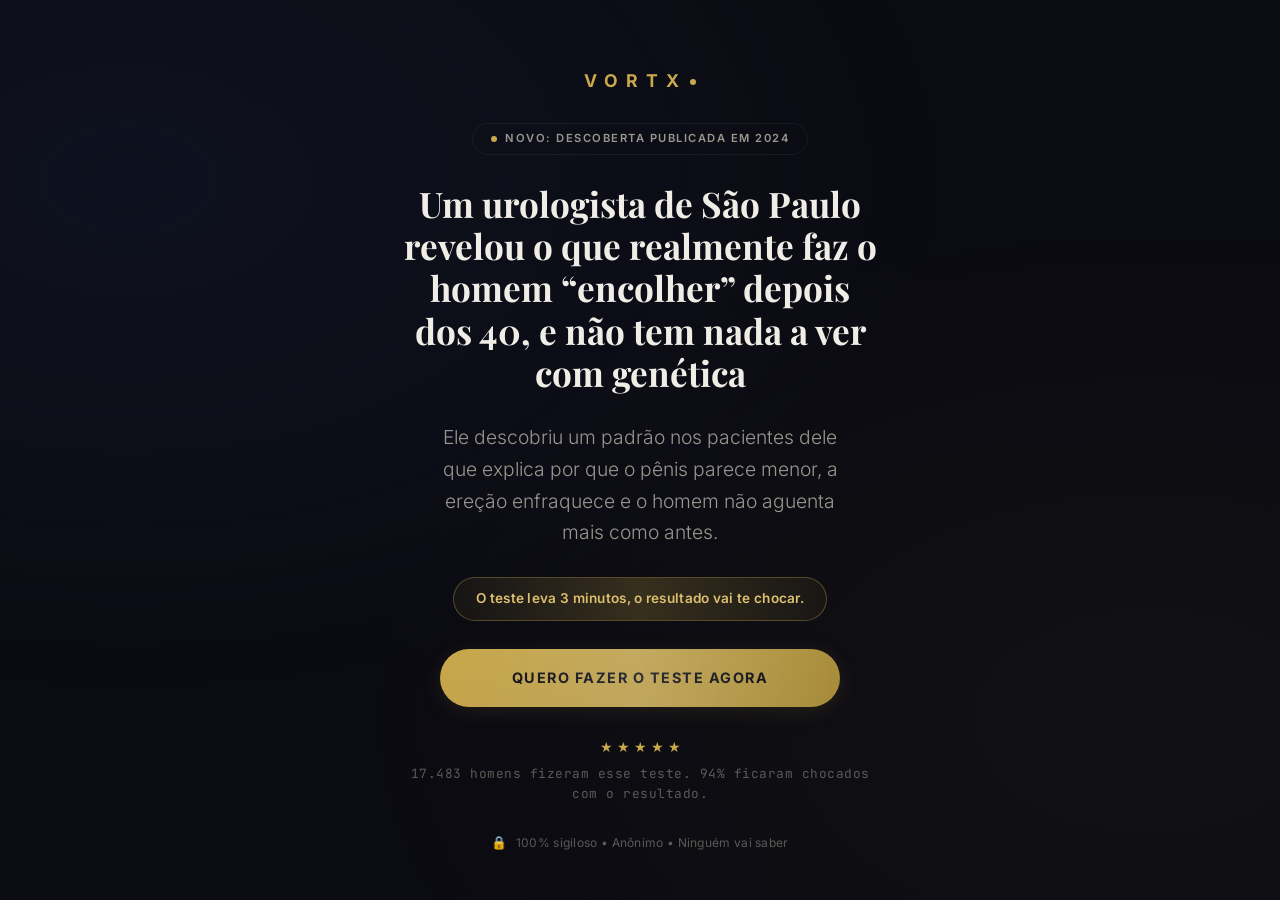
==== commit eb02251e: "Gate: headline 27px, sub 19px, timer strip com shimmer - Headline: clamp(1.65rem, 6vw, 2.2rem) = ~27" ====
--- a/index.html
+++ b/index.html
@@ -10,7 +10,7 @@
   <link rel="icon" href="data:image/svg+xml,<svg xmlns='http://www.w3.org/2000/svg' viewBox='0 0 100 100'><text y='.9em' font-size='90'>⚡</text></svg>">
 
   <!-- Critical CSS inline -->
-  <style>@font-face{font-family:'Playfair Display Fallback';src:local('Georgia');size-adjust:112%;ascent-override:90%;descent-override:22%;line-gap-override:0%}@font-face{font-family:'Inter Fallback';src:local('Arial');size-adjust:107%;ascent-override:90%;descent-override:22%;line-gap-override:0%}:root{--bg-primary:#0B0B12;--bg-secondary:#101018;--bg-card:rgba(255,255,255,0.04);--bg-card-hover:rgba(255,255,255,0.07);--bg-card-selected:rgba(201,168,76,0.08);--bg-input:rgba(255,255,255,0.05);--bg-interstitial:#0E0E16;--gold:#C9A84C;--gold-light:#DFC373;--gold-dark:#A68B3A;--gold-glow:rgba(201,168,76,0.12);--gold-subtle:rgba(201,168,76,0.06);--text-primary:#F0EDE6;--text-secondary:#9A978F;--text-muted:#5C5A54;--text-gold:#C9A84C;--border-default:rgba(255,255,255,0.06);--border-hover:rgba(255,255,255,0.12);--border-selected:rgba(201,168,76,0.5);--status-critical:#C44B4B;--status-attention:#D4940A;--status-moderate:#C9A84C;--status-good:#4CAF6A;--radius-card:20px;--radius-btn:50px;--radius-sm:12px;--radius-md:16px;--radius-lg:24px;--radius-full:50%;--font-display:'Playfair Display','Playfair Display Fallback',Georgia,serif;--font-body:'Inter','Inter Fallback',-apple-system,sans-serif;--font-mono:'JetBrains Mono',monospace;--transition:250ms ease;--transition-slow:400ms cubic-bezier(0.16,1,0.3,1)}*,::after,::before{margin:0;padding:0;box-sizing:border-box}html{font-size:16px;-webkit-font-smoothing:antialiased}body{font-family:var(--font-body);background:var(--bg-primary);color:var(--text-primary);line-height:1.6;min-height:100vh;overflow-x:hidden}body::before{content:'';position:fixed;inset:0;background:radial-gradient(ellipse at 10% 20%,rgba(22,33,62,.3) 0,transparent 50%),radial-gradient(ellipse at 90% 80%,rgba(201,168,76,.04) 0,transparent 50%);pointer-events:none;z-index:0;contain:strict}a{color:var(--gold);text-decoration:none}.app-container{position:relative;z-index:1;min-height:100vh}.screen{display:none;min-height:100vh;min-height:100dvh;padding:24px 20px;max-width:520px;margin:0 auto;width:100%;flex-direction:column}.screen.active{display:flex}.gate{text-align:center;justify-content:center;align-items:center;gap:28px;padding:60px 20px 40px}.gate-logo{font-family:var(--font-body);font-weight:700;font-size:1.1rem;letter-spacing:8px;color:var(--gold);text-transform:uppercase}.gate-logo span{display:inline-block;width:6px;height:6px;background:var(--gold);border-radius:var(--radius-full);margin-left:3px;vertical-align:middle}.gate-badge{display:inline-flex;align-items:center;gap:8px;padding:6px 18px;border:1px solid var(--border-default);border-radius:var(--radius-btn);font-size:.7rem;font-weight:600;color:var(--text-secondary);letter-spacing:1.5px;text-transform:uppercase}.gate-badge::before{content:'';width:6px;height:6px;border-radius:var(--radius-full);background:var(--gold);animation:2s ease-in-out infinite pulse}.gate-headline{font-family:var(--font-display);font-weight:700;font-size:clamp(1.55rem,5.5vw,2.2rem);line-height:1.2;color:var(--text-primary);max-width:480px}.gate-subheadline{font-size:.92rem;font-weight:300;color:var(--text-secondary);max-width:400px;line-height:1.65}.gate-social-proof{display:flex;flex-direction:column;align-items:center;gap:6px}.stars{display:flex;gap:3px;color:var(--gold);font-size:.9rem}.gate-social-count{font-family:var(--font-mono);font-size:.8rem;color:var(--text-muted);letter-spacing:.5px}.gate-privacy{display:flex;align-items:center;gap:8px;font-size:.75rem;color:var(--text-muted);letter-spacing:.3px}.gate-privacy::before{content:'🔒';font-size:.8rem}.btn-cta{display:flex;align-items:center;justify-content:center;padding:18px 40px;background:linear-gradient(135deg,var(--gold),var(--gold-dark));color:var(--bg-primary);font-family:var(--font-body);font-weight:700;font-size:.9rem;letter-spacing:1.5px;text-transform:uppercase;border:none;border-radius:var(--radius-btn);cursor:pointer;transition:all var(--transition);width:100%;max-width:400px;margin:0 auto;min-height:58px;position:relative;overflow:hidden;box-shadow:0 4px 20px var(--gold-glow)}.btn-cta::after{content:'';position:absolute;top:0;left:0;width:100%;height:100%;background:linear-gradient(90deg,transparent,rgba(255,255,255,.15),transparent);animation:4s ease-in-out infinite shimmer;will-change:transform}@keyframes pulse{0%,100%{opacity:.4;transform:scale(1)}50%{opacity:1;transform:scale(1.3)}}@keyframes shimmer{0%{transform:translateX(-100%)}100%,40%{transform:translateX(100%)}}</style>
+  <style>@font-face{font-family:'Playfair Display Fallback';src:local('Georgia');size-adjust:112%;ascent-override:90%;descent-override:22%;line-gap-override:0%}@font-face{font-family:'Inter Fallback';src:local('Arial');size-adjust:107%;ascent-override:90%;descent-override:22%;line-gap-override:0%}:root{--bg-primary:#0B0B12;--bg-secondary:#101018;--bg-card:rgba(255,255,255,0.04);--bg-card-hover:rgba(255,255,255,0.07);--bg-card-selected:rgba(201,168,76,0.08);--bg-input:rgba(255,255,255,0.05);--bg-interstitial:#0E0E16;--gold:#C9A84C;--gold-light:#DFC373;--gold-dark:#A68B3A;--gold-glow:rgba(201,168,76,0.12);--gold-subtle:rgba(201,168,76,0.06);--text-primary:#F0EDE6;--text-secondary:#9A978F;--text-muted:#5C5A54;--text-gold:#C9A84C;--border-default:rgba(255,255,255,0.06);--border-hover:rgba(255,255,255,0.12);--border-selected:rgba(201,168,76,0.5);--status-critical:#C44B4B;--status-attention:#D4940A;--status-moderate:#C9A84C;--status-good:#4CAF6A;--radius-card:20px;--radius-btn:50px;--radius-sm:12px;--radius-md:16px;--radius-lg:24px;--radius-full:50%;--font-display:'Playfair Display','Playfair Display Fallback',Georgia,serif;--font-body:'Inter','Inter Fallback',-apple-system,sans-serif;--font-mono:'JetBrains Mono',monospace;--transition:250ms ease;--transition-slow:400ms cubic-bezier(0.16,1,0.3,1)}*,::after,::before{margin:0;padding:0;box-sizing:border-box}html{font-size:16px;-webkit-font-smoothing:antialiased}body{font-family:var(--font-body);background:var(--bg-primary);color:var(--text-primary);line-height:1.6;min-height:100vh;overflow-x:hidden}body::before{content:'';position:fixed;inset:0;background:radial-gradient(ellipse at 10% 20%,rgba(22,33,62,.3) 0,transparent 50%),radial-gradient(ellipse at 90% 80%,rgba(201,168,76,.04) 0,transparent 50%);pointer-events:none;z-index:0;contain:strict}a{color:var(--gold);text-decoration:none}.app-container{position:relative;z-index:1;min-height:100vh}.screen{display:none;min-height:100vh;min-height:100dvh;padding:24px 20px;max-width:520px;margin:0 auto;width:100%;flex-direction:column}.screen.active{display:flex}.gate{text-align:center;justify-content:center;align-items:center;gap:28px;padding:60px 20px 40px}.gate-logo{font-family:var(--font-body);font-weight:700;font-size:1.1rem;letter-spacing:8px;color:var(--gold);text-transform:uppercase}.gate-logo span{display:inline-block;width:6px;height:6px;background:var(--gold);border-radius:var(--radius-full);margin-left:3px;vertical-align:middle}.gate-badge{display:inline-flex;align-items:center;gap:8px;padding:6px 18px;border:1px solid var(--border-default);border-radius:var(--radius-btn);font-size:.7rem;font-weight:600;color:var(--text-secondary);letter-spacing:1.5px;text-transform:uppercase}.gate-badge::before{content:'';width:6px;height:6px;border-radius:var(--radius-full);background:var(--gold);animation:2s ease-in-out infinite pulse}.gate-headline{font-family:var(--font-display);font-weight:700;font-size:clamp(1.65rem,6vw,2.2rem);line-height:1.2;color:var(--text-primary);max-width:480px}.gate-subheadline{font-size:clamp(1.1rem,3.2vw,1.2rem);font-weight:300;color:var(--text-secondary);max-width:400px;line-height:1.65}.gate-timer-strip{display:inline-block;padding:10px 22px;border:1px solid rgba(201,168,76,0.35);border-radius:var(--radius-btn);font-size:.85rem;font-weight:600;color:var(--gold-light);letter-spacing:.3px;position:relative;overflow:hidden;background:rgba(201,168,76,0.06)}.gate-timer-strip::after{content:'';position:absolute;top:0;left:0;width:100%;height:100%;background:linear-gradient(90deg,transparent,rgba(201,168,76,.18),transparent);animation:stripShimmer 3s ease-in-out infinite;will-change:transform}@keyframes stripShimmer{0%{transform:translateX(-100%)}100%,50%{transform:translateX(100%)}}.gate-social-proof{display:flex;flex-direction:column;align-items:center;gap:6px}.stars{display:flex;gap:3px;color:var(--gold);font-size:.9rem}.gate-social-count{font-family:var(--font-mono);font-size:.8rem;color:var(--text-muted);letter-spacing:.5px}.gate-privacy{display:flex;align-items:center;gap:8px;font-size:.75rem;color:var(--text-muted);letter-spacing:.3px}.gate-privacy::before{content:'🔒';font-size:.8rem}.btn-cta{display:flex;align-items:center;justify-content:center;padding:18px 40px;background:linear-gradient(135deg,var(--gold),var(--gold-dark));color:var(--bg-primary);font-family:var(--font-body);font-weight:700;font-size:.9rem;letter-spacing:1.5px;text-transform:uppercase;border:none;border-radius:var(--radius-btn);cursor:pointer;transition:all var(--transition);width:100%;max-width:400px;margin:0 auto;min-height:58px;position:relative;overflow:hidden;box-shadow:0 4px 20px var(--gold-glow)}.btn-cta::after{content:'';position:absolute;top:0;left:0;width:100%;height:100%;background:linear-gradient(90deg,transparent,rgba(255,255,255,.15),transparent);animation:4s ease-in-out infinite shimmer;will-change:transform}@keyframes pulse{0%,100%{opacity:.4;transform:scale(1)}50%{opacity:1;transform:scale(1.3)}}@keyframes shimmer{0%{transform:translateX(-100%)}100%,40%{transform:translateX(100%)}}</style>
 
   <!-- Full CSS loaded async (non-render-blocking) -->
   <link rel="preload" href="css/styles.min.css" as="style" onload="this.onload=null;this.rel='stylesheet'">
@@ -30,7 +30,8 @@
       <div class="gate-logo">VORTX<span></span></div>
       <div class="gate-badge">Novo: descoberta publicada em 2024</div>
       <h1 class="gate-headline">Um urologista de São Paulo revelou o que realmente faz o homem "encolher" depois dos 40 e não tem nada a ver com genética.</h1>
-      <p class="gate-subheadline">Ele descobriu um padrão nos pacientes dele que explica por que o pênis parece menor, a ereção enfraquece e o homem não aguenta mais como antes. O teste leva 3 minutos. O resultado vai te chocar.</p>
+      <p class="gate-subheadline">Ele descobriu um padrão nos pacientes dele que explica por que o pênis parece menor, a ereção enfraquece e o homem não aguenta mais como antes.</p>
+      <div class="gate-timer-strip">O teste leva 3 minutos, o resultado vai te chocar.</div>
       <button class="btn-cta" id="btn-start">QUERO FAZER O TESTE AGORA</button>
       <div class="gate-social-proof">
         <div class="stars">★ ★ ★ ★ ★</div>
--- a/css/styles.min.css
+++ b/css/styles.min.css
@@ -173,7 +173,7 @@
 .gate-headline {
   font-family: var(--font-display);
   font-weight: 700;
-  font-size: clamp(1.55rem, 5.5vw, 2.2rem);
+  font-size: clamp(1.65rem, 6vw, 2.2rem);
   line-height: 1.2;
   color: var(--text-primary);
   max-width: 480px;
@@ -189,11 +189,42 @@
 }
 
 .gate-subheadline {
-  font-size: .92rem;
+  font-size: clamp(1.1rem, 3.2vw, 1.2rem);
   font-weight: 300;
   color: var(--text-secondary);
   max-width: 400px;
   line-height: 1.65;
+}
+
+.gate-timer-strip {
+  display: inline-block;
+  padding: 10px 22px;
+  border: 1px solid rgba(201, 168, 76, 0.35);
+  border-radius: var(--radius-btn);
+  font-size: .85rem;
+  font-weight: 600;
+  color: var(--gold-light);
+  letter-spacing: .3px;
+  position: relative;
+  overflow: hidden;
+  background: rgba(201, 168, 76, 0.06);
+}
+
+.gate-timer-strip::after {
+  content: '';
+  position: absolute;
+  top: 0;
+  left: 0;
+  width: 100%;
+  height: 100%;
+  background: linear-gradient(90deg, transparent, rgba(201, 168, 76, .18), transparent);
+  animation: stripShimmer 3s ease-in-out infinite;
+  will-change: transform;
+}
+
+@keyframes stripShimmer {
+  0% { transform: translateX(-100%); }
+  50%, 100% { transform: translateX(100%); }
 }
 
 .gate-social-proof {
--- a/css/styles.min.css
+++ b/css/styles.min.css
@@ -173,7 +173,7 @@
 .gate-headline {
   font-family: var(--font-display);
   font-weight: 700;
-  font-size: clamp(1.55rem, 5.5vw, 2.2rem);
+  font-size: clamp(1.65rem, 6vw, 2.2rem);
   line-height: 1.2;
   color: var(--text-primary);
   max-width: 480px;
@@ -189,11 +189,42 @@
 }
 
 .gate-subheadline {
-  font-size: .92rem;
+  font-size: clamp(1.1rem, 3.2vw, 1.2rem);
   font-weight: 300;
   color: var(--text-secondary);
   max-width: 400px;
   line-height: 1.65;
+}
+
+.gate-timer-strip {
+  display: inline-block;
+  padding: 10px 22px;
+  border: 1px solid rgba(201, 168, 76, 0.35);
+  border-radius: var(--radius-btn);
+  font-size: .85rem;
+  font-weight: 600;
+  color: var(--gold-light);
+  letter-spacing: .3px;
+  position: relative;
+  overflow: hidden;
+  background: rgba(201, 168, 76, 0.06);
+}
+
+.gate-timer-strip::after {
+  content: '';
+  position: absolute;
+  top: 0;
+  left: 0;
+  width: 100%;
+  height: 100%;
+  background: linear-gradient(90deg, transparent, rgba(201, 168, 76, .18), transparent);
+  animation: stripShimmer 3s ease-in-out infinite;
+  will-change: transform;
+}
+
+@keyframes stripShimmer {
+  0% { transform: translateX(-100%); }
+  50%, 100% { transform: translateX(100%); }
 }
 
 .gate-social-proof {
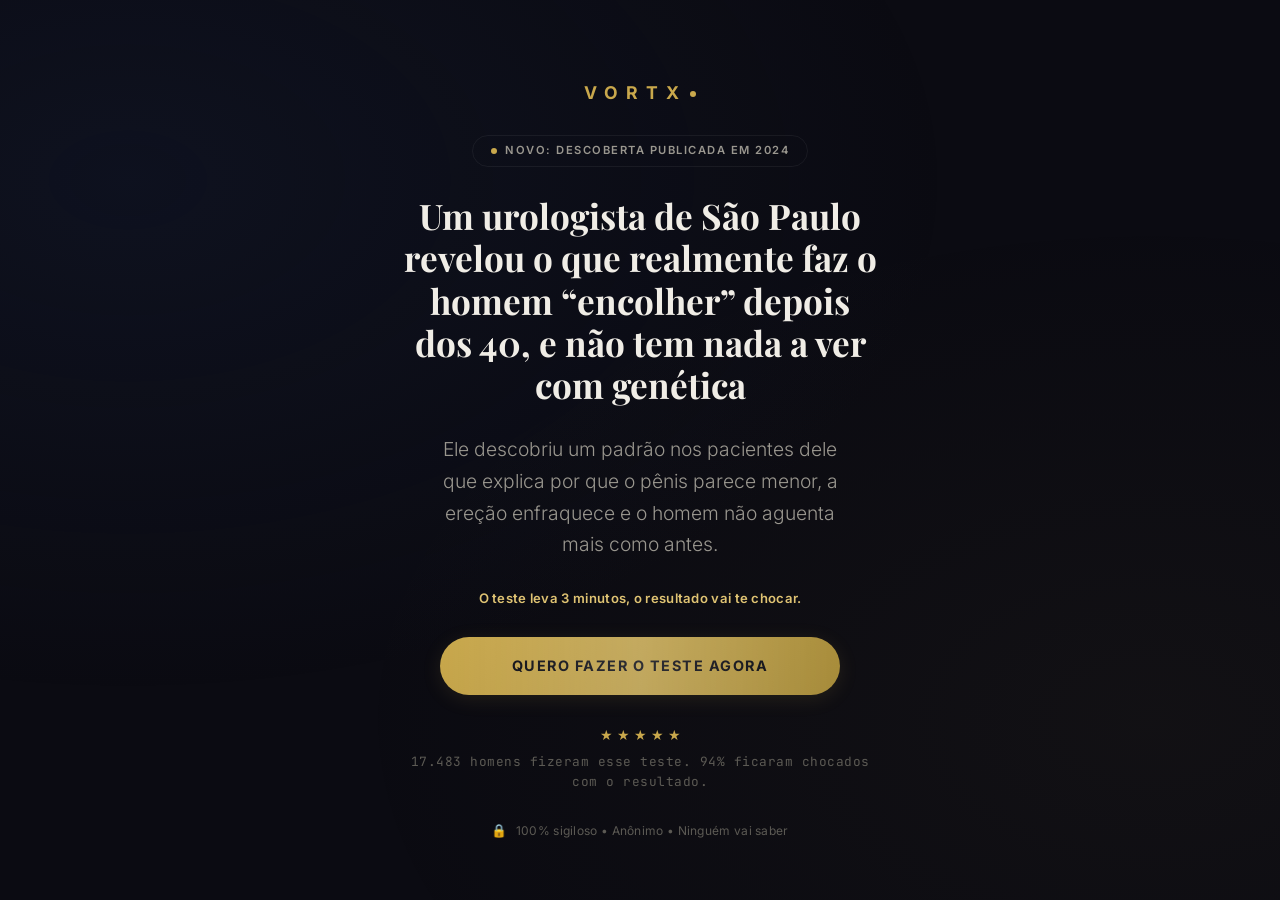
==== commit 1ee2ba37: "Timer strip: remove borda e fundo (parecia botão) - Agora é só texto dourado, sem borda, sem fundo, " ====
--- a/index.html
+++ b/index.html
@@ -10,7 +10,7 @@
   <link rel="icon" href="data:image/svg+xml,<svg xmlns='http://www.w3.org/2000/svg' viewBox='0 0 100 100'><text y='.9em' font-size='90'>⚡</text></svg>">
 
   <!-- Critical CSS inline -->
-  <style>@font-face{font-family:'Playfair Display Fallback';src:local('Georgia');size-adjust:112%;ascent-override:90%;descent-override:22%;line-gap-override:0%}@font-face{font-family:'Inter Fallback';src:local('Arial');size-adjust:107%;ascent-override:90%;descent-override:22%;line-gap-override:0%}:root{--bg-primary:#0B0B12;--bg-secondary:#101018;--bg-card:rgba(255,255,255,0.04);--bg-card-hover:rgba(255,255,255,0.07);--bg-card-selected:rgba(201,168,76,0.08);--bg-input:rgba(255,255,255,0.05);--bg-interstitial:#0E0E16;--gold:#C9A84C;--gold-light:#DFC373;--gold-dark:#A68B3A;--gold-glow:rgba(201,168,76,0.12);--gold-subtle:rgba(201,168,76,0.06);--text-primary:#F0EDE6;--text-secondary:#9A978F;--text-muted:#5C5A54;--text-gold:#C9A84C;--border-default:rgba(255,255,255,0.06);--border-hover:rgba(255,255,255,0.12);--border-selected:rgba(201,168,76,0.5);--status-critical:#C44B4B;--status-attention:#D4940A;--status-moderate:#C9A84C;--status-good:#4CAF6A;--radius-card:20px;--radius-btn:50px;--radius-sm:12px;--radius-md:16px;--radius-lg:24px;--radius-full:50%;--font-display:'Playfair Display','Playfair Display Fallback',Georgia,serif;--font-body:'Inter','Inter Fallback',-apple-system,sans-serif;--font-mono:'JetBrains Mono',monospace;--transition:250ms ease;--transition-slow:400ms cubic-bezier(0.16,1,0.3,1)}*,::after,::before{margin:0;padding:0;box-sizing:border-box}html{font-size:16px;-webkit-font-smoothing:antialiased}body{font-family:var(--font-body);background:var(--bg-primary);color:var(--text-primary);line-height:1.6;min-height:100vh;overflow-x:hidden}body::before{content:'';position:fixed;inset:0;background:radial-gradient(ellipse at 10% 20%,rgba(22,33,62,.3) 0,transparent 50%),radial-gradient(ellipse at 90% 80%,rgba(201,168,76,.04) 0,transparent 50%);pointer-events:none;z-index:0;contain:strict}a{color:var(--gold);text-decoration:none}.app-container{position:relative;z-index:1;min-height:100vh}.screen{display:none;min-height:100vh;min-height:100dvh;padding:24px 20px;max-width:520px;margin:0 auto;width:100%;flex-direction:column}.screen.active{display:flex}.gate{text-align:center;justify-content:center;align-items:center;gap:28px;padding:60px 20px 40px}.gate-logo{font-family:var(--font-body);font-weight:700;font-size:1.1rem;letter-spacing:8px;color:var(--gold);text-transform:uppercase}.gate-logo span{display:inline-block;width:6px;height:6px;background:var(--gold);border-radius:var(--radius-full);margin-left:3px;vertical-align:middle}.gate-badge{display:inline-flex;align-items:center;gap:8px;padding:6px 18px;border:1px solid var(--border-default);border-radius:var(--radius-btn);font-size:.7rem;font-weight:600;color:var(--text-secondary);letter-spacing:1.5px;text-transform:uppercase}.gate-badge::before{content:'';width:6px;height:6px;border-radius:var(--radius-full);background:var(--gold);animation:2s ease-in-out infinite pulse}.gate-headline{font-family:var(--font-display);font-weight:700;font-size:clamp(1.65rem,6vw,2.2rem);line-height:1.2;color:var(--text-primary);max-width:480px}.gate-subheadline{font-size:clamp(1.1rem,3.2vw,1.2rem);font-weight:300;color:var(--text-secondary);max-width:400px;line-height:1.65}.gate-timer-strip{display:inline-block;padding:10px 22px;border:1px solid rgba(201,168,76,0.35);border-radius:var(--radius-btn);font-size:.85rem;font-weight:600;color:var(--gold-light);letter-spacing:.3px;position:relative;overflow:hidden;background:rgba(201,168,76,0.06)}.gate-timer-strip::after{content:'';position:absolute;top:0;left:0;width:100%;height:100%;background:linear-gradient(90deg,transparent,rgba(201,168,76,.18),transparent);animation:stripShimmer 3s ease-in-out infinite;will-change:transform}@keyframes stripShimmer{0%{transform:translateX(-100%)}100%,50%{transform:translateX(100%)}}.gate-social-proof{display:flex;flex-direction:column;align-items:center;gap:6px}.stars{display:flex;gap:3px;color:var(--gold);font-size:.9rem}.gate-social-count{font-family:var(--font-mono);font-size:.8rem;color:var(--text-muted);letter-spacing:.5px}.gate-privacy{display:flex;align-items:center;gap:8px;font-size:.75rem;color:var(--text-muted);letter-spacing:.3px}.gate-privacy::before{content:'🔒';font-size:.8rem}.btn-cta{display:flex;align-items:center;justify-content:center;padding:18px 40px;background:linear-gradient(135deg,var(--gold),var(--gold-dark));color:var(--bg-primary);font-family:var(--font-body);font-weight:700;font-size:.9rem;letter-spacing:1.5px;text-transform:uppercase;border:none;border-radius:var(--radius-btn);cursor:pointer;transition:all var(--transition);width:100%;max-width:400px;margin:0 auto;min-height:58px;position:relative;overflow:hidden;box-shadow:0 4px 20px var(--gold-glow)}.btn-cta::after{content:'';position:absolute;top:0;left:0;width:100%;height:100%;background:linear-gradient(90deg,transparent,rgba(255,255,255,.15),transparent);animation:4s ease-in-out infinite shimmer;will-change:transform}@keyframes pulse{0%,100%{opacity:.4;transform:scale(1)}50%{opacity:1;transform:scale(1.3)}}@keyframes shimmer{0%{transform:translateX(-100%)}100%,40%{transform:translateX(100%)}}</style>
+  <style>@font-face{font-family:'Playfair Display Fallback';src:local('Georgia');size-adjust:112%;ascent-override:90%;descent-override:22%;line-gap-override:0%}@font-face{font-family:'Inter Fallback';src:local('Arial');size-adjust:107%;ascent-override:90%;descent-override:22%;line-gap-override:0%}:root{--bg-primary:#0B0B12;--bg-secondary:#101018;--bg-card:rgba(255,255,255,0.04);--bg-card-hover:rgba(255,255,255,0.07);--bg-card-selected:rgba(201,168,76,0.08);--bg-input:rgba(255,255,255,0.05);--bg-interstitial:#0E0E16;--gold:#C9A84C;--gold-light:#DFC373;--gold-dark:#A68B3A;--gold-glow:rgba(201,168,76,0.12);--gold-subtle:rgba(201,168,76,0.06);--text-primary:#F0EDE6;--text-secondary:#9A978F;--text-muted:#5C5A54;--text-gold:#C9A84C;--border-default:rgba(255,255,255,0.06);--border-hover:rgba(255,255,255,0.12);--border-selected:rgba(201,168,76,0.5);--status-critical:#C44B4B;--status-attention:#D4940A;--status-moderate:#C9A84C;--status-good:#4CAF6A;--radius-card:20px;--radius-btn:50px;--radius-sm:12px;--radius-md:16px;--radius-lg:24px;--radius-full:50%;--font-display:'Playfair Display','Playfair Display Fallback',Georgia,serif;--font-body:'Inter','Inter Fallback',-apple-system,sans-serif;--font-mono:'JetBrains Mono',monospace;--transition:250ms ease;--transition-slow:400ms cubic-bezier(0.16,1,0.3,1)}*,::after,::before{margin:0;padding:0;box-sizing:border-box}html{font-size:16px;-webkit-font-smoothing:antialiased}body{font-family:var(--font-body);background:var(--bg-primary);color:var(--text-primary);line-height:1.6;min-height:100vh;overflow-x:hidden}body::before{content:'';position:fixed;inset:0;background:radial-gradient(ellipse at 10% 20%,rgba(22,33,62,.3) 0,transparent 50%),radial-gradient(ellipse at 90% 80%,rgba(201,168,76,.04) 0,transparent 50%);pointer-events:none;z-index:0;contain:strict}a{color:var(--gold);text-decoration:none}.app-container{position:relative;z-index:1;min-height:100vh}.screen{display:none;min-height:100vh;min-height:100dvh;padding:24px 20px;max-width:520px;margin:0 auto;width:100%;flex-direction:column}.screen.active{display:flex}.gate{text-align:center;justify-content:center;align-items:center;gap:28px;padding:60px 20px 40px}.gate-logo{font-family:var(--font-body);font-weight:700;font-size:1.1rem;letter-spacing:8px;color:var(--gold);text-transform:uppercase}.gate-logo span{display:inline-block;width:6px;height:6px;background:var(--gold);border-radius:var(--radius-full);margin-left:3px;vertical-align:middle}.gate-badge{display:inline-flex;align-items:center;gap:8px;padding:6px 18px;border:1px solid var(--border-default);border-radius:var(--radius-btn);font-size:.7rem;font-weight:600;color:var(--text-secondary);letter-spacing:1.5px;text-transform:uppercase}.gate-badge::before{content:'';width:6px;height:6px;border-radius:var(--radius-full);background:var(--gold);animation:2s ease-in-out infinite pulse}.gate-headline{font-family:var(--font-display);font-weight:700;font-size:clamp(1.65rem,6vw,2.2rem);line-height:1.2;color:var(--text-primary);max-width:480px}.gate-subheadline{font-size:clamp(1.1rem,3.2vw,1.2rem);font-weight:300;color:var(--text-secondary);max-width:400px;line-height:1.65}.gate-timer-strip{font-size:.82rem;font-weight:600;color:var(--gold-light);letter-spacing:.3px;line-height:1.5}.gate-social-proof{display:flex;flex-direction:column;align-items:center;gap:6px}.stars{display:flex;gap:3px;color:var(--gold);font-size:.9rem}.gate-social-count{font-family:var(--font-mono);font-size:.8rem;color:var(--text-muted);letter-spacing:.5px}.gate-privacy{display:flex;align-items:center;gap:8px;font-size:.75rem;color:var(--text-muted);letter-spacing:.3px}.gate-privacy::before{content:'🔒';font-size:.8rem}.btn-cta{display:flex;align-items:center;justify-content:center;padding:18px 40px;background:linear-gradient(135deg,var(--gold),var(--gold-dark));color:var(--bg-primary);font-family:var(--font-body);font-weight:700;font-size:.9rem;letter-spacing:1.5px;text-transform:uppercase;border:none;border-radius:var(--radius-btn);cursor:pointer;transition:all var(--transition);width:100%;max-width:400px;margin:0 auto;min-height:58px;position:relative;overflow:hidden;box-shadow:0 4px 20px var(--gold-glow)}.btn-cta::after{content:'';position:absolute;top:0;left:0;width:100%;height:100%;background:linear-gradient(90deg,transparent,rgba(255,255,255,.15),transparent);animation:4s ease-in-out infinite shimmer;will-change:transform}@keyframes pulse{0%,100%{opacity:.4;transform:scale(1)}50%{opacity:1;transform:scale(1.3)}}@keyframes shimmer{0%{transform:translateX(-100%)}100%,40%{transform:translateX(100%)}}</style>
 
   <!-- Full CSS loaded async (non-render-blocking) -->
   <link rel="preload" href="css/styles.min.css" as="style" onload="this.onload=null;this.rel='stylesheet'">
--- a/css/styles.min.css
+++ b/css/styles.min.css
@@ -197,34 +197,11 @@
 }
 
 .gate-timer-strip {
-  display: inline-block;
-  padding: 10px 22px;
-  border: 1px solid rgba(201, 168, 76, 0.35);
-  border-radius: var(--radius-btn);
-  font-size: .85rem;
+  font-size: .82rem;
   font-weight: 600;
   color: var(--gold-light);
   letter-spacing: .3px;
-  position: relative;
-  overflow: hidden;
-  background: rgba(201, 168, 76, 0.06);
-}
-
-.gate-timer-strip::after {
-  content: '';
-  position: absolute;
-  top: 0;
-  left: 0;
-  width: 100%;
-  height: 100%;
-  background: linear-gradient(90deg, transparent, rgba(201, 168, 76, .18), transparent);
-  animation: stripShimmer 3s ease-in-out infinite;
-  will-change: transform;
-}
-
-@keyframes stripShimmer {
-  0% { transform: translateX(-100%); }
-  50%, 100% { transform: translateX(100%); }
+  line-height: 1.5;
 }
 
 .gate-social-proof {
--- a/css/styles.min.css
+++ b/css/styles.min.css
@@ -197,34 +197,11 @@
 }
 
 .gate-timer-strip {
-  display: inline-block;
-  padding: 10px 22px;
-  border: 1px solid rgba(201, 168, 76, 0.35);
-  border-radius: var(--radius-btn);
-  font-size: .85rem;
+  font-size: .82rem;
   font-weight: 600;
   color: var(--gold-light);
   letter-spacing: .3px;
-  position: relative;
-  overflow: hidden;
-  background: rgba(201, 168, 76, 0.06);
-}
-
-.gate-timer-strip::after {
-  content: '';
-  position: absolute;
-  top: 0;
-  left: 0;
-  width: 100%;
-  height: 100%;
-  background: linear-gradient(90deg, transparent, rgba(201, 168, 76, .18), transparent);
-  animation: stripShimmer 3s ease-in-out infinite;
-  will-change: transform;
-}
-
-@keyframes stripShimmer {
-  0% { transform: translateX(-100%); }
-  50%, 100% { transform: translateX(100%); }
+  line-height: 1.5;
 }
 
 .gate-social-proof {
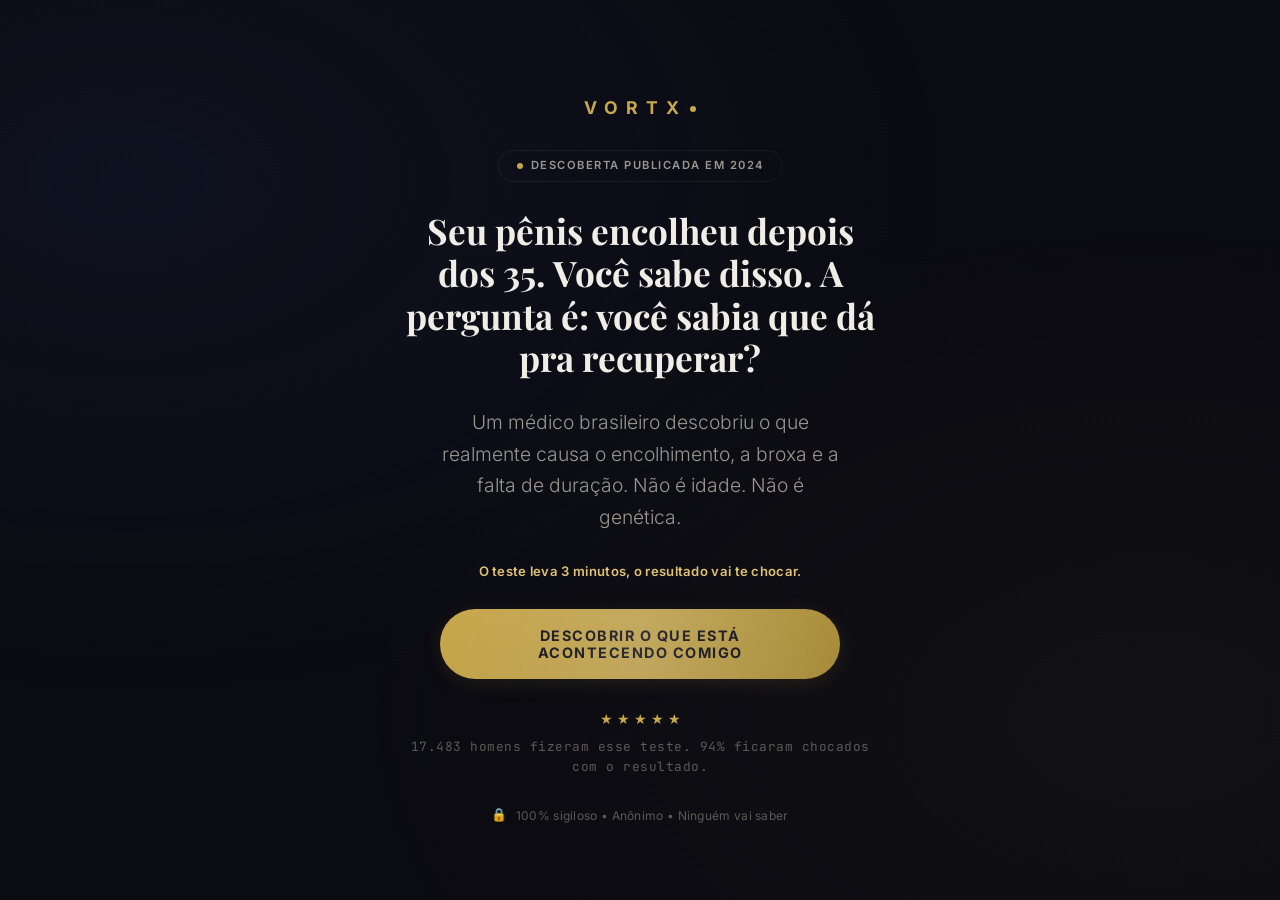
==== commit d86d9831: "Rewrite completo estilo Halbert + público 35+ ESTRUTURA: - Quiz cortado de 22 steps pra 16 (matou 6 " ====
--- a/index.html
+++ b/index.html
@@ -28,11 +28,11 @@
     <!-- ═══ GATE ═══ -->
     <section id="gate" class="screen gate active">
       <div class="gate-logo">VORTX<span></span></div>
-      <div class="gate-badge">Novo: descoberta publicada em 2024</div>
-      <h1 class="gate-headline">Um urologista de São Paulo revelou o que realmente faz o homem "encolher" depois dos 40 e não tem nada a ver com genética.</h1>
-      <p class="gate-subheadline">Ele descobriu um padrão nos pacientes dele que explica por que o pênis parece menor, a ereção enfraquece e o homem não aguenta mais como antes.</p>
+      <div class="gate-badge">Descoberta publicada em 2024</div>
+      <h1 class="gate-headline">Seu pênis encolheu depois dos 35. Você sabe disso. A pergunta é: você sabia que dá pra recuperar?</h1>
+      <p class="gate-subheadline">Um médico brasileiro descobriu o que realmente causa o encolhimento, a broxa e a falta de duração. Não é idade. Não é genética.</p>
       <div class="gate-timer-strip">O teste leva 3 minutos, o resultado vai te chocar.</div>
-      <button class="btn-cta" id="btn-start">QUERO FAZER O TESTE AGORA</button>
+      <button class="btn-cta" id="btn-start">DESCOBRIR O QUE ESTÁ ACONTECENDO COMIGO</button>
       <div class="gate-social-proof">
         <div class="stars">★ ★ ★ ★ ★</div>
         <span class="gate-social-count">17.483 homens fizeram esse teste. 94% ficaram chocados com o resultado.</span>
--- a/css/styles.min.css
+++ b/css/styles.min.css
@@ -405,8 +405,9 @@
 
 /* Highlighted keyword in question — HARNA style */
 .step-question .highlight {
-  color: var(--gold);
-  font-style: italic;
+  color: #FFFFFF;
+  font-style: normal;
+  font-weight: 700;
 }
 
 .step-microcopy {
@@ -675,8 +676,9 @@
 }
 
 .interstitial-headline .highlight {
-  color: var(--gold);
-  font-style: italic;
+  color: #FFFFFF;
+  font-style: normal;
+  font-weight: 700;
 }
 
 .interstitial-text {
--- a/css/styles.min.css
+++ b/css/styles.min.css
@@ -405,8 +405,9 @@
 
 /* Highlighted keyword in question — HARNA style */
 .step-question .highlight {
-  color: var(--gold);
-  font-style: italic;
+  color: #FFFFFF;
+  font-style: normal;
+  font-weight: 700;
 }
 
 .step-microcopy {
@@ -675,8 +676,9 @@
 }
 
 .interstitial-headline .highlight {
-  color: var(--gold);
-  font-style: italic;
+  color: #FFFFFF;
+  font-style: normal;
+  font-weight: 700;
 }
 
 .interstitial-text {
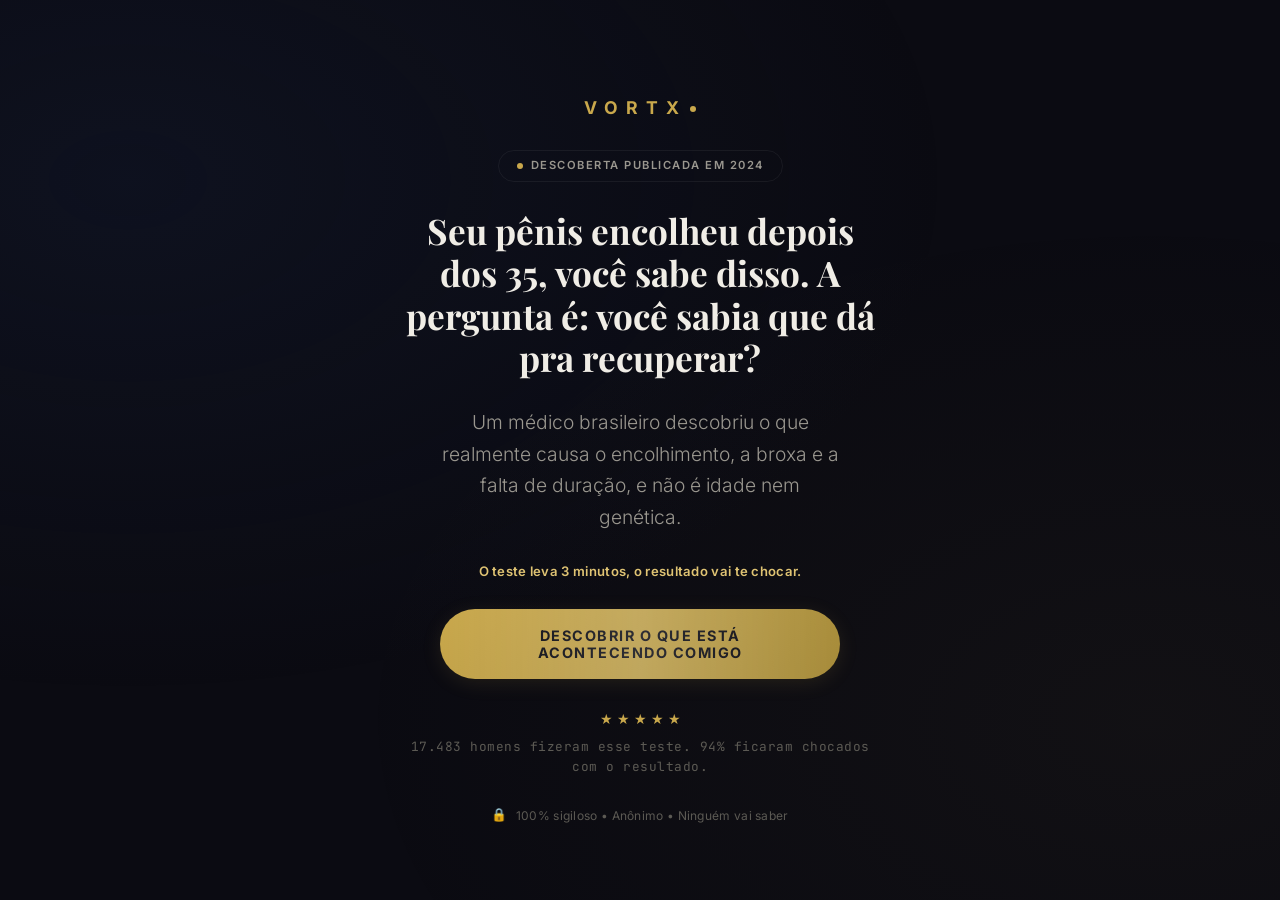
==== commit faf9d0fc: "Correção gramatical completa: 44 pontos desnecessários removidos - Frases fragmentadas conectadas co" ====
--- a/index.html
+++ b/index.html
@@ -29,8 +29,8 @@
     <section id="gate" class="screen gate active">
       <div class="gate-logo">VORTX<span></span></div>
       <div class="gate-badge">Descoberta publicada em 2024</div>
-      <h1 class="gate-headline">Seu pênis encolheu depois dos 35. Você sabe disso. A pergunta é: você sabia que dá pra recuperar?</h1>
-      <p class="gate-subheadline">Um médico brasileiro descobriu o que realmente causa o encolhimento, a broxa e a falta de duração. Não é idade. Não é genética.</p>
+      <h1 class="gate-headline">Seu pênis encolheu depois dos 35, você sabe disso. A pergunta é: você sabia que dá pra recuperar?</h1>
+      <p class="gate-subheadline">Um médico brasileiro descobriu o que realmente causa o encolhimento, a broxa e a falta de duração, e não é idade nem genética.</p>
       <div class="gate-timer-strip">O teste leva 3 minutos, o resultado vai te chocar.</div>
       <button class="btn-cta" id="btn-start">DESCOBRIR O QUE ESTÁ ACONTECENDO COMIGO</button>
       <div class="gate-social-proof">
